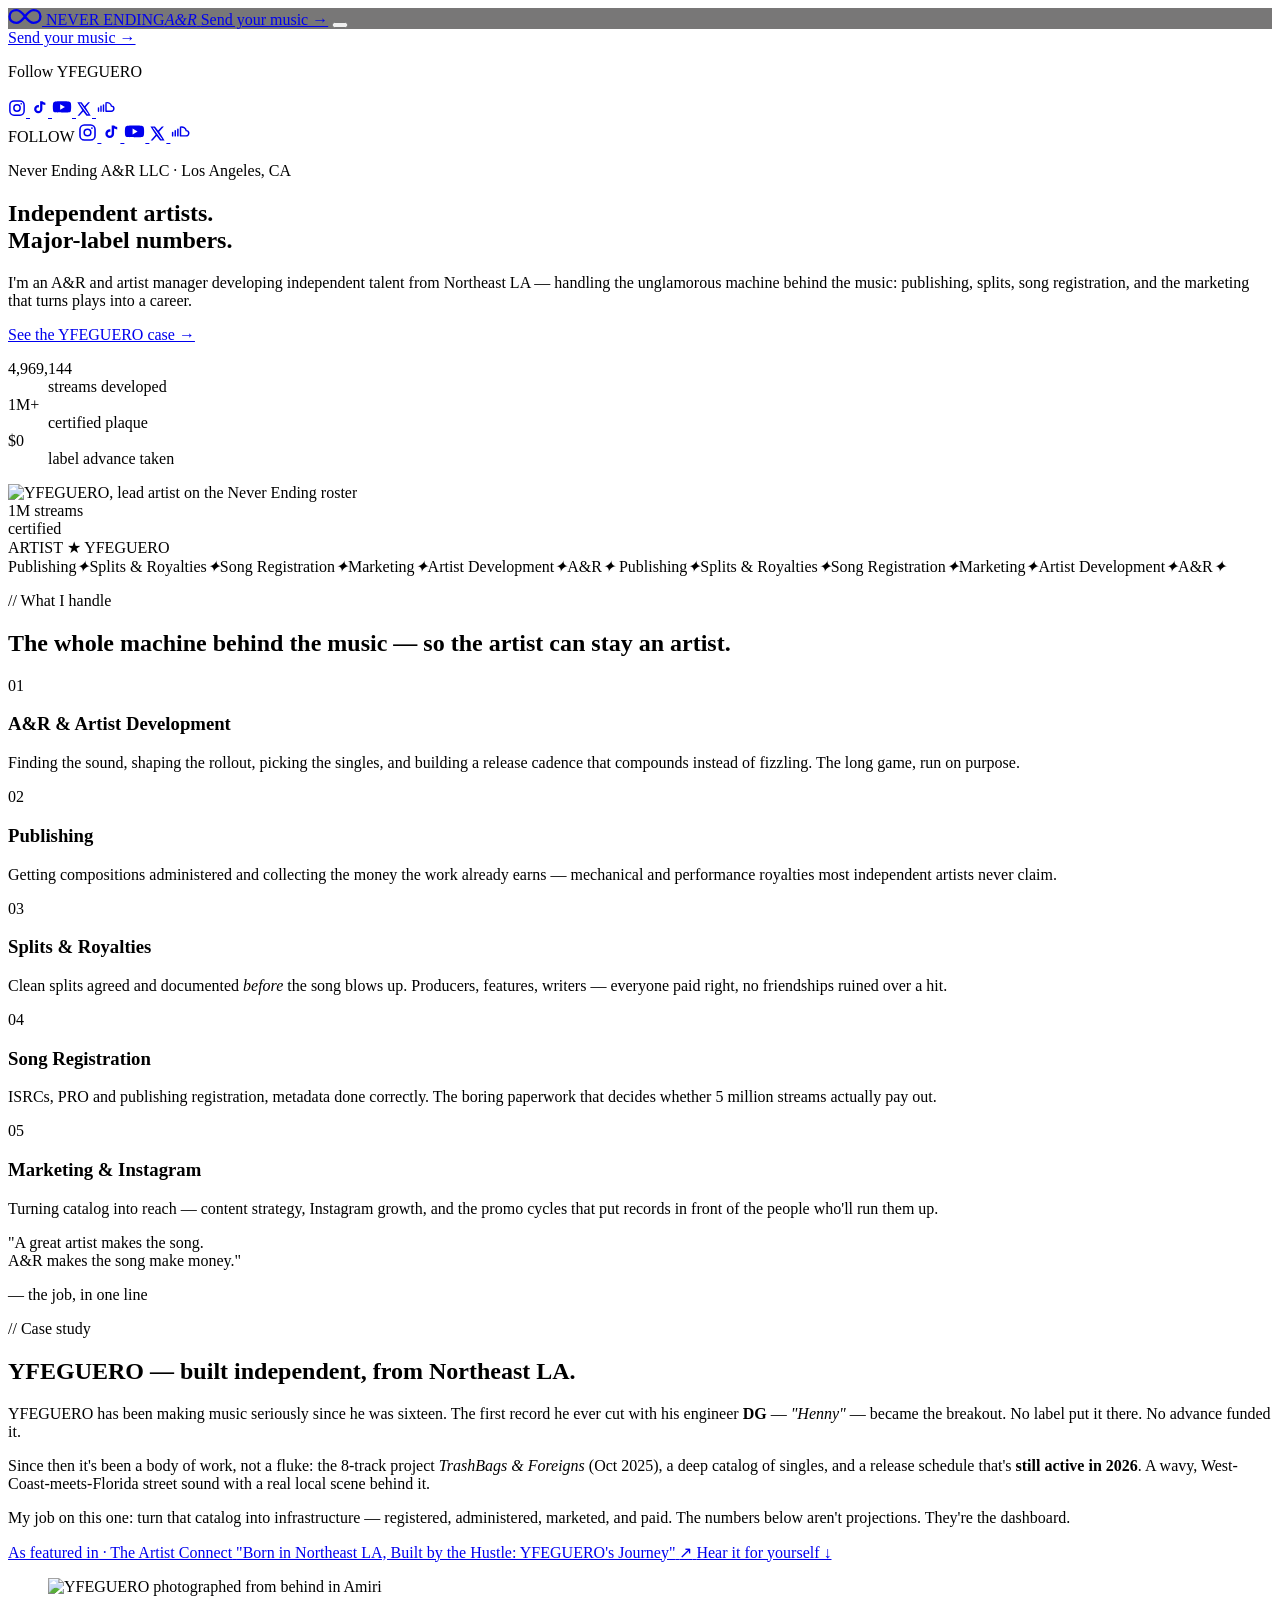
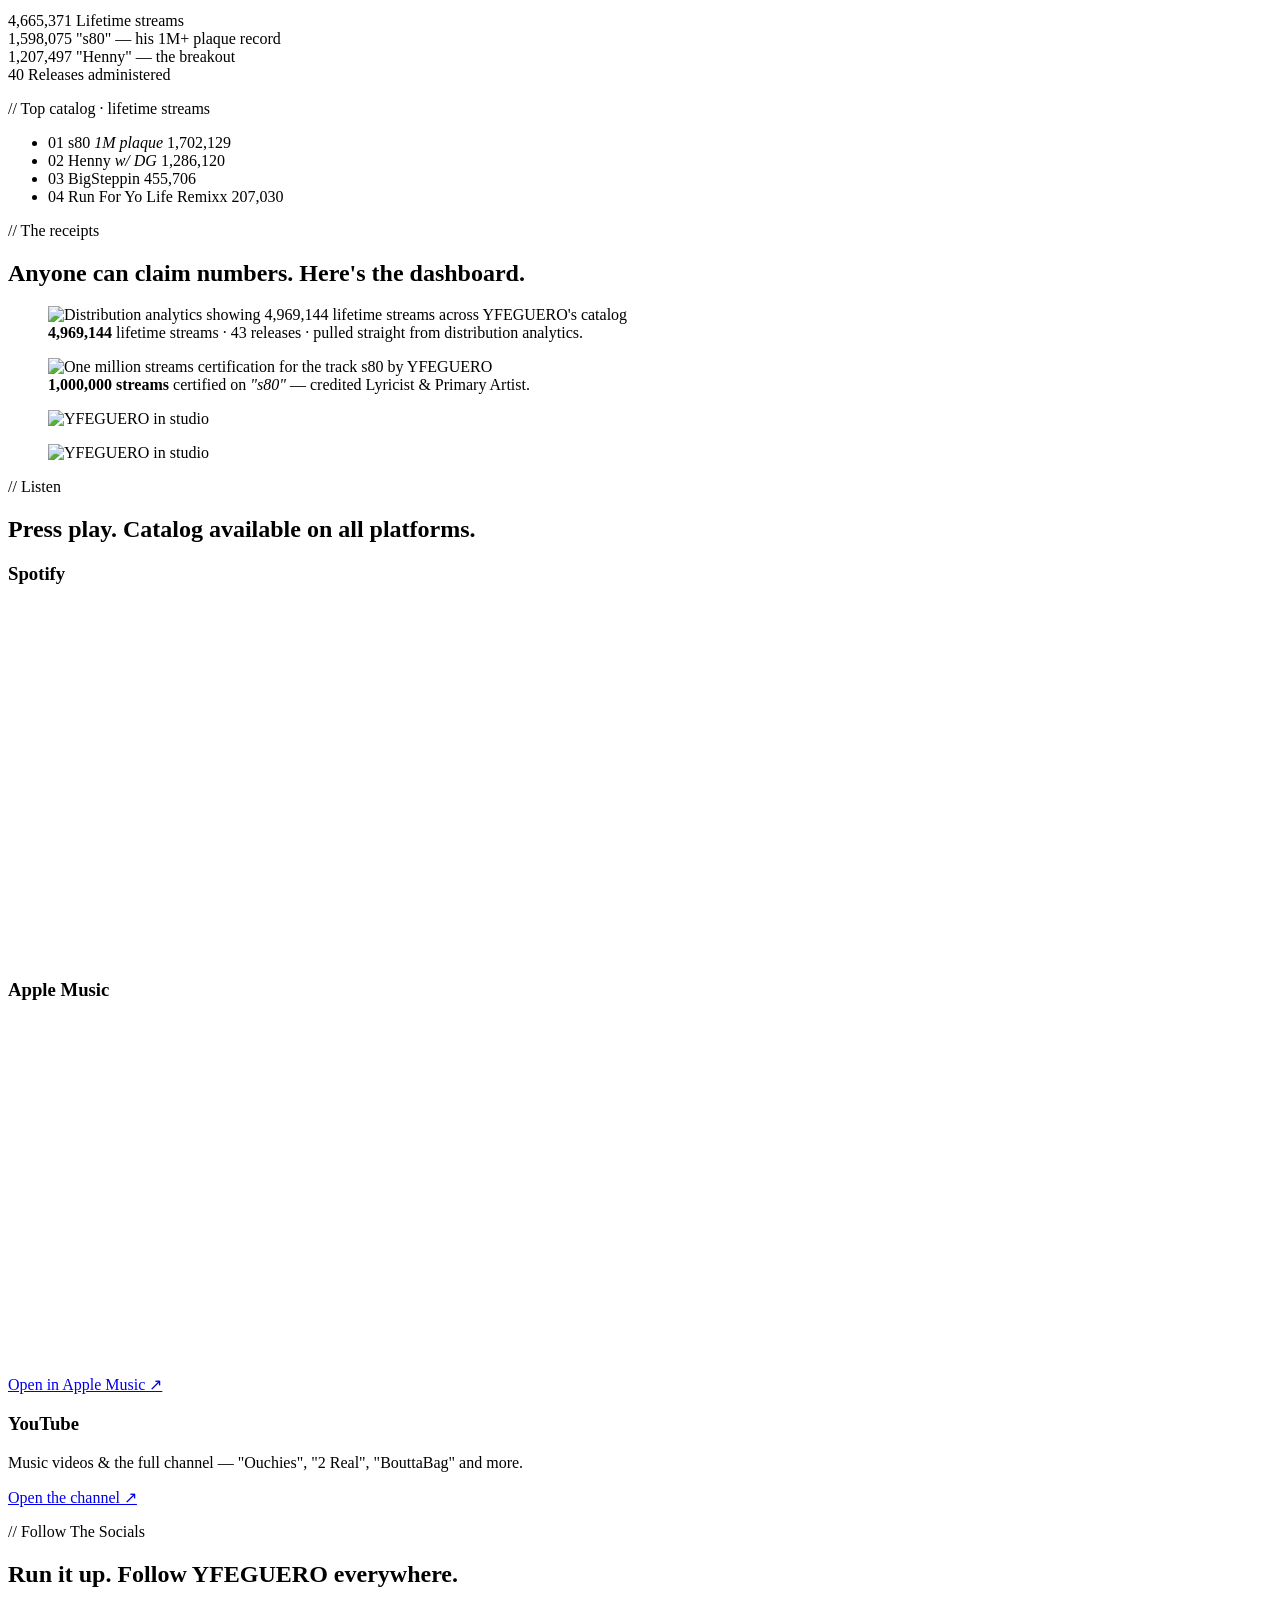
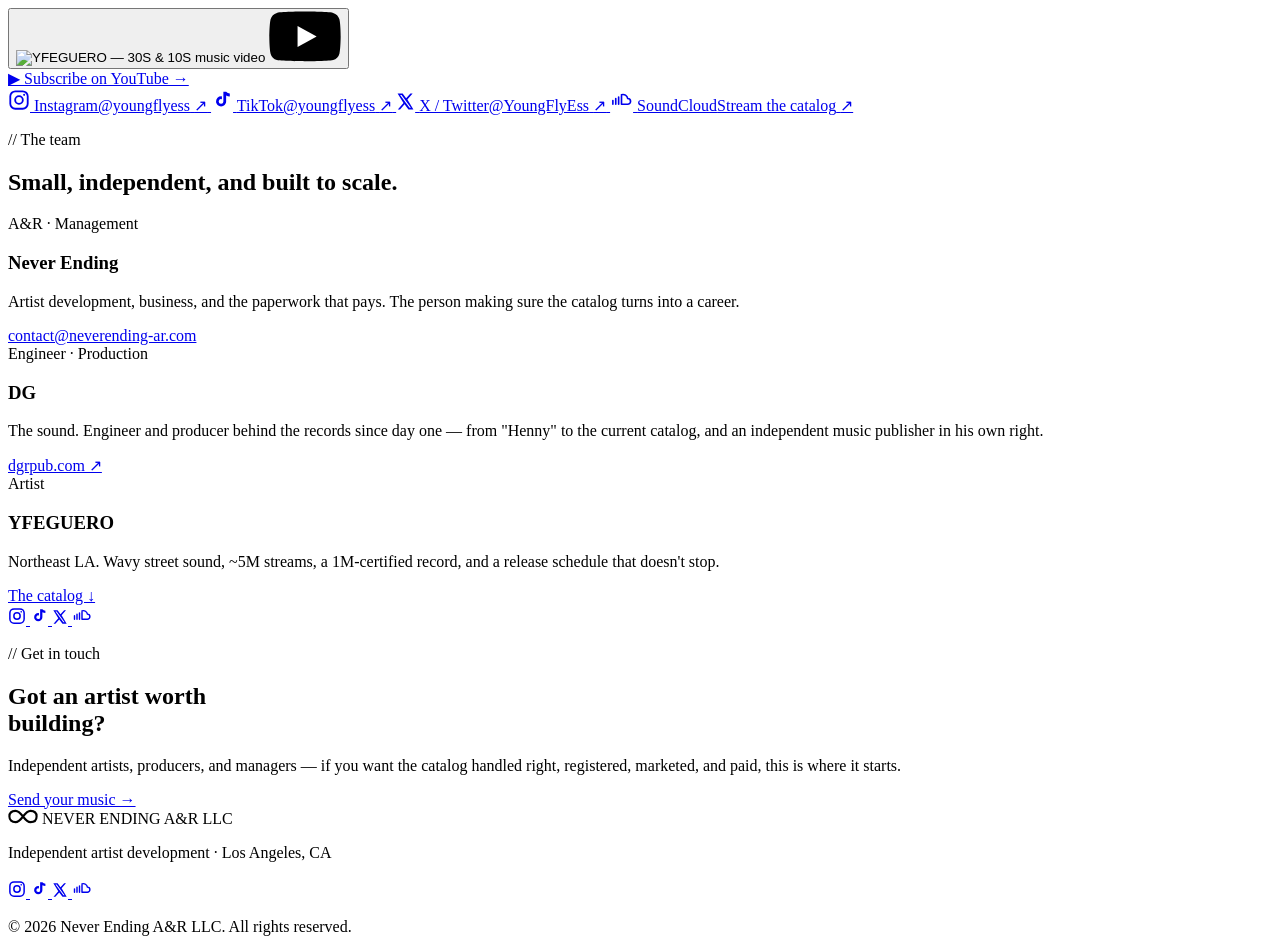
==== index.html @ 2c5e4f9b "email forward update" ====
<!DOCTYPE html>
<html lang="en">
<head>
<!-- Google tag (gtag.js) -->
<script async src="https://www.googletagmanager.com/gtag/js?id=G-Z8E3VLDGFQ"></script>
<script>
  window.dataLayer = window.dataLayer || [];
  function gtag(){dataLayer.push(arguments);}
  gtag('js', new Date());

  gtag('config', 'G-Z8E3VLDGFQ');
</script>
<meta charset="UTF-8" />
<meta name="viewport" content="width=device-width, initial-scale=1.0" />
<title>NEVER ENDING — A&R / Artist Development · Los Angeles</title>
<meta name="description" content="Never Ending A&R LLC — independent artist development out of Los Angeles. Publishing, splits, song registration, marketing, and A&R. Case study: YFEGUERO — 4.9M+ streams, zero label." />
<link rel="icon" href="favicon.svg" type="image/svg+xml" />
<link rel="apple-touch-icon" href="assets/img/apple-touch-icon.png" />
<link rel="canonical" href="https://neverending-ar.com/" />
<meta property="og:site_name" content="Never Ending A&R" />
<meta property="og:title" content="NEVER ENDING — A&R / Artist Development" />
<meta property="og:description" content="Independent artists, major-label numbers. Case study: YFEGUERO — 4,969,144 streams, zero label, zero advance." />
<meta property="og:type" content="website" />
<meta property="og:url" content="https://neverending-ar.com/" />
<meta property="og:image" content="https://neverending-ar.com/assets/img/og-card.png" />
<meta property="og:image:width" content="1200" />
<meta property="og:image:height" content="630" />
<meta property="og:image:alt" content="Never Ending A&R — Independent artists. Major-label numbers." />
<meta name="twitter:card" content="summary_large_image" />
<meta name="twitter:title" content="NEVER ENDING — A&R / Artist Development" />
<meta name="twitter:description" content="Independent artists, major-label numbers. Case study: YFEGUERO — 4,969,144 streams, zero label, zero advance." />
<meta name="twitter:image" content="https://neverending-ar.com/assets/img/og-card.png" />
<link rel="preconnect" href="https://fonts.googleapis.com" />
<link rel="preconnect" href="https://fonts.gstatic.com" crossorigin />
<link href="https://fonts.googleapis.com/css2?family=Fraunces:ital,opsz,wght@0,9..144,400;0,9..144,600;0,9..144,900;1,9..144,500;1,9..144,900&family=Archivo:wght@400;500;600;700&family=Space+Mono:wght@400;700&display=swap" rel="stylesheet" />
<link rel="stylesheet" href="styles.css" />
</head>
<body>

<div class="grain" aria-hidden="true"></div>
<div class="glow" aria-hidden="true"></div>

<!-- NAV -->
<header class="nav" id="top">
  <a class="brand" href="#top" aria-label="Never Ending home">
    <span class="brand-mark" aria-hidden="true">
      <svg viewBox="0 0 64 32" width="34" height="17"><path d="M16 28C8.3 28 3 23.6 3 16S8.3 4 16 4c6 0 9.6 3.4 16 12 6.4 8.6 10 12 16 12 7.7 0 13-4.4 13-12S55.7 4 48 4c-6 0-9.6 3.4-16 12-6.4 8.6-10 12-16 12Z" fill="none" stroke="currentColor" stroke-width="4.5" stroke-linecap="round"/></svg>
    </span>
    <span class="brand-text">NEVER ENDING<em>A&amp;R</em></span>
  </a>
  <a class="btn btn-ghost nav-cta" href="contact.html">Send your music →</a>
  <button class="nav-toggle" id="navToggle" aria-label="Open menu" aria-expanded="false" aria-controls="mobileMenu">
    <span></span><span></span><span></span>
  </button>
</header>

<!-- MOBILE MENU -->
<div class="mobile-menu" id="mobileMenu" aria-hidden="true">
  <a class="btn btn-gold mm-cta" href="contact.html">Send your music →</a>
  <p class="mm-follow-label">Follow YFEGUERO</p>
  <div class="socials mm-socials" aria-label="YFEGUERO on social">
    <a class="social" href="https://instagram.com/youngflyess" target="_blank" rel="noopener" aria-label="Instagram — @youngflyess">
      <svg viewBox="0 0 24 24" width="18" height="18" fill="none" stroke="currentColor" stroke-width="2" aria-hidden="true"><rect x="2.5" y="2.5" width="19" height="19" rx="5.5"/><circle cx="12" cy="12" r="4.2"/><circle cx="17.6" cy="6.4" r="1.1" fill="currentColor" stroke="none"/></svg>
    </a>
    <a class="social" href="https://tiktok.com/@youngflyess" target="_blank" rel="noopener" aria-label="TikTok — @youngflyess">
      <svg viewBox="0 0 24 24" width="18" height="18" fill="currentColor" aria-hidden="true"><path d="M16.5 3a5.6 5.6 0 0 0 4 1.9V8.1a8.8 8.8 0 0 1-4-1.05v6.45a5.5 5.5 0 1 1-5.5-5.5c.3 0 .6.02.9.07v3.12a2.5 2.5 0 1 0 1.6 2.33V3h3Z"/></svg>
    </a>
    <a class="social" href="https://www.youtube.com/@YFEGUERO?sub_confirmation=1" target="_blank" rel="noopener" aria-label="YouTube">
      <svg viewBox="0 0 24 24" width="20" height="20" fill="currentColor" aria-hidden="true"><path d="M23 12s0-3.2-.4-4.7a2.5 2.5 0 0 0-1.7-1.7C19.4 5.2 12 5.2 12 5.2s-7.4 0-8.9.4A2.5 2.5 0 0 0 1.4 7.3C1 8.8 1 12 1 12s0 3.2.4 4.7a2.5 2.5 0 0 0 1.7 1.7c1.5.4 8.9.4 8.9.4s7.4 0 8.9-.4a2.5 2.5 0 0 0 1.7-1.7C23 15.2 23 12 23 12ZM9.8 15.3V8.7l5.7 3.3-5.7 3.3Z"/></svg>
    </a>
    <a class="social" href="https://x.com/YoungFlyEss" target="_blank" rel="noopener" aria-label="X — @YoungFlyEss">
      <svg viewBox="0 0 24 24" width="16" height="16" fill="currentColor" aria-hidden="true"><path d="M18.2 2H21l-6.6 7.5L22 22h-6.3l-4.9-6.4L5.1 22H2.3l7.1-8.1L2 2h6.4l4.4 5.9L18.2 2Zm-1.1 18h1.7L7 3.8H5.2L17.1 20Z"/></svg>
    </a>
    <a class="social" href="https://on.soundcloud.com/bAfDRpKDaygoxPuud" target="_blank" rel="noopener" aria-label="SoundCloud">
      <svg viewBox="0 0 24 24" width="20" height="20" fill="none" stroke="currentColor" stroke-width="1.7" stroke-linecap="round" stroke-linejoin="round" aria-hidden="true"><path d="M3 13v4M6 11v6M9 9.5v7.5M12 8v9h6.4a3 3 0 0 0 .1-6 5 5 0 0 0-6.5-4"/></svg>
    </a>
  </div>
</div>

<!-- FLOATING SOCIAL RAIL (wide desktop) -->
<aside class="social-rail" aria-label="Follow YFEGUERO">
  <span class="rail-label">FOLLOW</span>
  <a href="https://instagram.com/youngflyess" target="_blank" rel="noopener" aria-label="Instagram — @youngflyess">
    <svg viewBox="0 0 24 24" width="19" height="19" fill="none" stroke="currentColor" stroke-width="2" aria-hidden="true"><rect x="2.5" y="2.5" width="19" height="19" rx="5.5"/><circle cx="12" cy="12" r="4.2"/><circle cx="17.6" cy="6.4" r="1.1" fill="currentColor" stroke="none"/></svg>
  </a>
  <a href="https://tiktok.com/@youngflyess" target="_blank" rel="noopener" aria-label="TikTok — @youngflyess">
    <svg viewBox="0 0 24 24" width="19" height="19" fill="currentColor" aria-hidden="true"><path d="M16.5 3a5.6 5.6 0 0 0 4 1.9V8.1a8.8 8.8 0 0 1-4-1.05v6.45a5.5 5.5 0 1 1-5.5-5.5c.3 0 .6.02.9.07v3.12a2.5 2.5 0 1 0 1.6 2.33V3h3Z"/></svg>
  </a>
  <a href="https://www.youtube.com/@YFEGUERO?sub_confirmation=1" target="_blank" rel="noopener" aria-label="YouTube">
    <svg viewBox="0 0 24 24" width="21" height="21" fill="currentColor" aria-hidden="true"><path d="M23 12s0-3.2-.4-4.7a2.5 2.5 0 0 0-1.7-1.7C19.4 5.2 12 5.2 12 5.2s-7.4 0-8.9.4A2.5 2.5 0 0 0 1.4 7.3C1 8.8 1 12 1 12s0 3.2.4 4.7a2.5 2.5 0 0 0 1.7 1.7c1.5.4 8.9.4 8.9.4s7.4 0 8.9-.4a2.5 2.5 0 0 0 1.7-1.7C23 15.2 23 12 23 12ZM9.8 15.3V8.7l5.7 3.3-5.7 3.3Z"/></svg>
  </a>
  <a href="https://x.com/YoungFlyEss" target="_blank" rel="noopener" aria-label="X — @YoungFlyEss">
    <svg viewBox="0 0 24 24" width="17" height="17" fill="currentColor" aria-hidden="true"><path d="M18.2 2H21l-6.6 7.5L22 22h-6.3l-4.9-6.4L5.1 22H2.3l7.1-8.1L2 2h6.4l4.4 5.9L18.2 2Zm-1.1 18h1.7L7 3.8H5.2L17.1 20Z"/></svg>
  </a>
  <a href="https://on.soundcloud.com/bAfDRpKDaygoxPuud" target="_blank" rel="noopener" aria-label="SoundCloud">
    <svg viewBox="0 0 24 24" width="21" height="21" fill="none" stroke="currentColor" stroke-width="1.7" stroke-linecap="round" stroke-linejoin="round" aria-hidden="true"><path d="M3 13v4M6 11v6M9 9.5v7.5M12 8v9h6.4a3 3 0 0 0 .1-6 5 5 0 0 0-6.5-4"/></svg>
  </a>
</aside>

<main>

  <!-- HERO -->
  <section class="hero">
    <div class="hero-copy">
      <p class="eyebrow reveal" data-d="0">Never Ending A&amp;R LLC · Los Angeles, CA</p>
      <h1 class="reveal" data-d="1">Independent artists.<br /><span class="serif-italic">Major-label</span> numbers.</h1>
      <p class="lede reveal" data-d="2">I'm an A&amp;R and artist manager developing independent talent from Northeast LA — handling the unglamorous machine behind the music: publishing, splits, song registration, and the marketing that turns plays into a career.</p>
      <div class="hero-cta reveal" data-d="3">
        <a class="btn btn-gold" href="#case">See the YFEGUERO case →</a>
      </div>
      <dl class="hero-stats reveal" data-d="4">
        <div><dt data-count="4969144">0</dt><dd>streams developed</dd></div>
        <div><dt data-count="1" data-suffix="M+">0</dt><dd>certified plaque</dd></div>
        <div><dt data-count="0" data-prefix="$">0</dt><dd>label advance taken</dd></div>
      </dl>
    </div>
    <div class="hero-media reveal" data-d="2">
      <div class="hero-frame">
        <img src="assets/img/hero.jpg" alt="YFEGUERO, lead artist on the Never Ending roster" loading="eager" />
        <div class="plaque-badge">
          <span class="pb-num">1M</span>
          <span class="pb-label">streams<br />certified</span>
        </div>
        <span class="frame-tag">ARTIST ★ YFEGUERO</span>
      </div>
    </div>
  </section>

  <!-- MARQUEE -->
  <div class="marquee" aria-hidden="true">
    <div class="marquee-track">
      <span>Publishing</span><i>✦</i><span>Splits &amp; Royalties</span><i>✦</i><span>Song Registration</span><i>✦</i><span>Marketing</span><i>✦</i><span>Artist Development</span><i>✦</i><span>A&amp;R</span><i>✦</i>
      <span>Publishing</span><i>✦</i><span>Splits &amp; Royalties</span><i>✦</i><span>Song Registration</span><i>✦</i><span>Marketing</span><i>✦</i><span>Artist Development</span><i>✦</i><span>A&amp;R</span><i>✦</i>
    </div>
  </div>

  <!-- WHAT I DO -->
  <section class="section" id="work">
    <div class="section-head">
      <p class="kicker">// What I handle</p>
      <h2>The whole machine behind the music — so the artist can stay an artist.</h2>
    </div>
    <div class="cards">
      <article class="card">
        <span class="card-no">01</span>
        <h3>A&amp;R &amp; Artist Development</h3>
        <p>Finding the sound, shaping the rollout, picking the singles, and building a release cadence that compounds instead of fizzling. The long game, run on purpose.</p>
      </article>
      <article class="card">
        <span class="card-no">02</span>
        <h3>Publishing</h3>
        <p>Getting compositions administered and collecting the money the work already earns — mechanical and performance royalties most independent artists never claim.</p>
      </article>
      <article class="card">
        <span class="card-no">03</span>
        <h3>Splits &amp; Royalties</h3>
        <p>Clean splits agreed and documented <em>before</em> the song blows up. Producers, features, writers — everyone paid right, no friendships ruined over a hit.</p>
      </article>
      <article class="card">
        <span class="card-no">04</span>
        <h3>Song Registration</h3>
        <p>ISRCs, PRO and publishing registration, metadata done correctly. The boring paperwork that decides whether 5 million streams actually pay out.</p>
      </article>
      <article class="card">
        <span class="card-no">05</span>
        <h3>Marketing &amp; Instagram</h3>
        <p>Turning catalog into reach — content strategy, Instagram growth, and the promo cycles that put records in front of the people who'll run them up.</p>
      </article>
      <article class="card card-quote">
        <p class="cq">"A great artist makes the song.<br />A&amp;R makes the song <span class="g">make money</span>."</p>
        <span class="cq-by">— the job, in one line</span>
      </article>
    </div>
  </section>

  <!-- CASE STUDY -->
  <section class="section case" id="case">
    <div class="section-head">
      <p class="kicker">// Case study</p>
      <h2><span class="serif-italic">YFEGUERO</span> — built independent, from Northeast LA.</h2>
    </div>

    <div class="case-grid">
      <div class="case-story">
        <p>YFEGUERO has been making music seriously since he was sixteen. The first record he ever cut with his engineer <strong>DG</strong> — <em>"Henny"</em> — became the breakout. No label put it there. No advance funded it.</p>
        <p>Since then it's been a body of work, not a fluke: the 8-track project <em>TrashBags &amp; Foreigns</em> (Oct 2025), a deep catalog of singles, and a release schedule that's <strong>still active in 2026</strong>. A wavy, West-Coast-meets-Florida street sound with a real local scene behind it.</p>
        <p>My job on this one: turn that catalog into infrastructure — registered, administered, marketed, and paid. The numbers below aren't projections. They're the dashboard.</p>
        <a class="press-feature" href="https://theartistconnect.org/born-in-northeast-la-built-by-the-hustle-yfegueros-journey/" target="_blank" rel="noopener">
          <span class="pf-label">As featured in · The Artist Connect</span>
          <span class="pf-title">"Born in Northeast LA, Built by the Hustle: YFEGUERO's Journey"</span>
          <span class="pf-go" aria-hidden="true">↗</span>
        </a>
        <a class="btn btn-ghost" href="#listen">Hear it for yourself ↓</a>
      </div>
      <figure class="case-portrait">
        <img src="assets/img/amiri-back.jpg" alt="YFEGUERO photographed from behind in Amiri" loading="lazy" />
      </figure>
    </div>

    <!-- BIG STATS -->
    <div class="bigstats">
      <div class="bigstat">
        <span class="bs-num" data-count="4969144">0</span>
        <span class="bs-label">Lifetime streams</span>
      </div>
      <div class="bigstat">
        <span class="bs-num" data-count="1702129">0</span>
        <span class="bs-label">"s80" — his 1M+ plaque record</span>
      </div>
      <div class="bigstat">
        <span class="bs-num" data-count="1286120">0</span>
        <span class="bs-label">"Henny" — the breakout</span>
      </div>
      <div class="bigstat">
        <span class="bs-num" data-count="43">0</span>
        <span class="bs-label">Releases administered</span>
      </div>
    </div>

    <!-- TOP TRACKS -->
    <div class="tracks">
      <p class="kicker">// Top catalog · lifetime streams</p>
      <ul class="track-list" id="trackList">
        <li data-val="1702129" style="--max:1702129">
          <span class="t-rank">01</span>
          <span class="t-name">s80 <em class="t-tag">1M plaque</em></span>
          <span class="t-bar"><i></i></span>
          <span class="t-num">1,702,129</span>
        </li>
        <li data-val="1286120" style="--max:1702129">
          <span class="t-rank">02</span>
          <span class="t-name">Henny <em class="t-tag">w/ DG</em></span>
          <span class="t-bar"><i></i></span>
          <span class="t-num">1,286,120</span>
        </li>
        <li data-val="455706" style="--max:1702129">
          <span class="t-rank">03</span>
          <span class="t-name">BigSteppin</span>
          <span class="t-bar"><i></i></span>
          <span class="t-num">455,706</span>
        </li>
        <li data-val="207030" style="--max:1702129">
          <span class="t-rank">04</span>
          <span class="t-name">Run For Yo Life Remixx</span>
          <span class="t-bar"><i></i></span>
          <span class="t-num">207,030</span>
        </li>
      </ul>
    </div>
  </section>

  <!-- PROOF / RECEIPTS -->
  <section class="section proof" id="proof">
    <div class="section-head">
      <p class="kicker">// The receipts</p>
      <h2>Anyone can claim numbers. Here's the dashboard.</h2>
    </div>
    <div class="proof-grid">
      <figure class="receipt">
        <img src="assets/img/stats-lifetime.png" alt="Distribution analytics showing 4,969,144 lifetime streams across YFEGUERO's catalog" loading="lazy" />
        <figcaption><strong>4,969,144</strong> lifetime streams · 43 releases · pulled straight from distribution analytics.</figcaption>
      </figure>
      <figure class="receipt">
        <img src="assets/img/plaque-1m.png" alt="One million streams certification for the track s80 by YFEGUERO" loading="lazy" />
        <figcaption><strong>1,000,000 streams</strong> certified on <em>"s80"</em> — credited Lyricist &amp; Primary Artist.</figcaption>
      </figure>
      <div class="gallery">
        <figure><img src="assets/img/studio-roll.jpg" alt="YFEGUERO in studio" loading="lazy" /></figure>
        <figure><img src="assets/img/studio-cup.jpg" alt="YFEGUERO in studio" loading="lazy" /></figure>
      </div>
    </div>
  </section>

  <!-- LISTEN -->
  <section class="section listen" id="listen">
    <div class="section-head">
      <p class="kicker">// Listen</p>
      <h2>Press play. Catalog available on all platforms.</h2>
    </div>
    <div class="players">
      <div class="player">
        <h3 class="player-h"><span class="dot dot-sp"></span>Spotify</h3>
        <iframe title="YFEGUERO on Spotify" style="border-radius:14px" src="https://open.spotify.com/embed/artist/5GmfXrgrlggOJojVnLMRjh?utm_source=generator&theme=0" width="100%" height="352" frameborder="0" allowfullscreen loading="lazy" allow="autoplay; clipboard-write; encrypted-media; fullscreen; picture-in-picture"></iframe>
      </div>
      <div class="player">
        <h3 class="player-h"><span class="dot dot-am"></span>Apple Music</h3>
        <iframe title="YFEGUERO on Apple Music" allow="autoplay *; encrypted-media *;" frameborder="0" height="352" style="width:100%;max-width:100%;overflow:hidden;border-radius:14px;background:transparent" sandbox="allow-forms allow-popups allow-same-origin allow-scripts allow-storage-access-by-user-activation allow-top-navigation-by-user-activation" src="https://embed.music.apple.com/us/artist/yfeguero/1630617361" loading="lazy"></iframe>
        <a class="player-link" href="https://music.apple.com/us/artist/yfeguero/1630617361" target="_blank" rel="noopener">Open in Apple Music ↗</a>
      </div>
      <div class="player player-yt">
        <h3 class="player-h"><span class="dot dot-yt"></span>YouTube</h3>
        <div class="yt-card">
          <p>Music videos &amp; the full channel — "Ouchies", "2 Real", "BouttaBag" and more.</p>
          <a class="btn btn-gold" href="https://www.youtube.com/@YFEGUERO?sub_confirmation=1" target="_blank" rel="noopener">Open the channel ↗</a>
        </div>
      </div>
    </div>
  </section>

  <!-- FOLLOW -->
  <section class="section follow" id="follow">
    <div class="section-head">
      <p class="kicker">// Follow The Socials</p>
      <h2>Run it up. <span class="serif-italic">Follow YFEGUERO</span> everywhere.</h2>
    </div>
    <div class="follow-grid">
      <div class="follow-media">
        <div class="yt-embed">
          <button class="yt-facade" id="ytFacade" data-id="5v_BV72TrZ0" type="button" aria-label="Play YFEGUERO — 30S &amp; 10S on YouTube">
            <img src="https://i.ytimg.com/vi/5v_BV72TrZ0/maxresdefault.jpg" alt="YFEGUERO — 30S &amp; 10S music video" loading="lazy" onerror="this.onerror=null;this.src='https://i.ytimg.com/vi/5v_BV72TrZ0/hqdefault.jpg'" />
            <span class="yt-play" aria-hidden="true">
              <svg viewBox="0 0 68 48" width="72" height="51"><path class="yt-play-bg" d="M66.5 7.7c-.8-2.9-3-5.2-5.9-6C55.3.5 34 .5 34 .5S12.7.5 7.4 1.7C4.5 2.5 2.3 4.8 1.5 7.7.3 13 .3 24 .3 24s0 11 1.2 16.3c.8 2.9 3 5.2 5.9 6C12.7 47.5 34 47.5 34 47.5s21.3 0 26.6-1.2c2.9-.8 5.1-3.1 5.9-6C67.7 35 67.7 24 67.7 24s0-11-1.2-16.3z"/><path d="M27 34l18-10-18-10z" fill="#fff"/></svg>
            </span>
          </button>
        </div>
        <a class="btn btn-gold follow-sub" href="https://www.youtube.com/@YFEGUERO?sub_confirmation=1" target="_blank" rel="noopener">▶ Subscribe on YouTube →</a>
      </div>
      <div class="follow-links">
        <a class="follow-btn fb-ig" href="https://instagram.com/youngflyess" target="_blank" rel="noopener">
          <span class="fb-ic"><svg viewBox="0 0 24 24" width="22" height="22" fill="none" stroke="currentColor" stroke-width="2" aria-hidden="true"><rect x="2.5" y="2.5" width="19" height="19" rx="5.5"/><circle cx="12" cy="12" r="4.2"/><circle cx="17.6" cy="6.4" r="1.1" fill="currentColor" stroke="none"/></svg></span>
          <span class="fb-txt"><span class="fb-net">Instagram</span><span class="fb-handle">@youngflyess</span></span>
          <span class="fb-go" aria-hidden="true">↗</span>
        </a>
        <a class="follow-btn fb-tt" href="https://tiktok.com/@youngflyess" target="_blank" rel="noopener">
          <span class="fb-ic"><svg viewBox="0 0 24 24" width="22" height="22" fill="currentColor" aria-hidden="true"><path d="M16.5 3a5.6 5.6 0 0 0 4 1.9V8.1a8.8 8.8 0 0 1-4-1.05v6.45a5.5 5.5 0 1 1-5.5-5.5c.3 0 .6.02.9.07v3.12a2.5 2.5 0 1 0 1.6 2.33V3h3Z"/></svg></span>
          <span class="fb-txt"><span class="fb-net">TikTok</span><span class="fb-handle">@youngflyess</span></span>
          <span class="fb-go" aria-hidden="true">↗</span>
        </a>
        <a class="follow-btn fb-x" href="https://x.com/YoungFlyEss" target="_blank" rel="noopener">
          <span class="fb-ic"><svg viewBox="0 0 24 24" width="19" height="19" fill="currentColor" aria-hidden="true"><path d="M18.2 2H21l-6.6 7.5L22 22h-6.3l-4.9-6.4L5.1 22H2.3l7.1-8.1L2 2h6.4l4.4 5.9L18.2 2Zm-1.1 18h1.7L7 3.8H5.2L17.1 20Z"/></svg></span>
          <span class="fb-txt"><span class="fb-net">X / Twitter</span><span class="fb-handle">@YoungFlyEss</span></span>
          <span class="fb-go" aria-hidden="true">↗</span>
        </a>
        <a class="follow-btn fb-sc" href="https://on.soundcloud.com/bAfDRpKDaygoxPuud" target="_blank" rel="noopener">
          <span class="fb-ic"><svg viewBox="0 0 24 24" width="23" height="23" fill="none" stroke="currentColor" stroke-width="1.7" stroke-linecap="round" stroke-linejoin="round" aria-hidden="true"><path d="M3 13v4M6 11v6M9 9.5v7.5M12 8v9h6.4a3 3 0 0 0 .1-6 5 5 0 0 0-6.5-4"/></svg></span>
          <span class="fb-txt"><span class="fb-net">SoundCloud</span><span class="fb-handle">Stream the catalog</span></span>
          <span class="fb-go" aria-hidden="true">↗</span>
        </a>
      </div>
    </div>
  </section>

  <!-- TEAM -->
  <section class="section team" id="team">
    <div class="section-head">
      <p class="kicker">// The team</p>
      <h2>Small, independent, and built to scale.</h2>
    </div>
    <div class="team-grid">
      <article class="member">
        <span class="m-role">A&amp;R · Management</span>
        <h3>Never Ending</h3>
        <p>Artist development, business, and the paperwork that pays. The person making sure the catalog turns into a career.</p>
        <a class="m-link" href="mailto:contact@neverending-ar.com">contact@neverending-ar.com</a>
      </article>
      <article class="member">
        <span class="m-role">Engineer · Production</span>
        <h3>DG</h3>
        <p>The sound. Engineer and producer behind the records since day one — from "Henny" to the current catalog, and an independent music publisher in his own right.</p>
        <a class="m-link" href="https://www.dgrpub.com/" target="_blank" rel="noopener">dgrpub.com ↗</a>
      </article>
      <article class="member member-artist">
        <span class="m-role">Artist</span>
        <h3>YFEGUERO</h3>
        <p>Northeast LA. Wavy street sound, ~5M streams, a 1M-certified record, and a release schedule that doesn't stop.</p>
        <a class="m-link" href="#listen">The catalog ↓</a>
        <div class="socials" aria-label="YFEGUERO on social">
          <a class="social" href="https://instagram.com/youngflyess" target="_blank" rel="noopener" aria-label="Instagram — @youngflyess">
            <svg viewBox="0 0 24 24" width="18" height="18" fill="none" stroke="currentColor" stroke-width="2" aria-hidden="true"><rect x="2.5" y="2.5" width="19" height="19" rx="5.5"/><circle cx="12" cy="12" r="4.2"/><circle cx="17.6" cy="6.4" r="1.1" fill="currentColor" stroke="none"/></svg>
          </a>
          <a class="social" href="https://tiktok.com/@youngflyess" target="_blank" rel="noopener" aria-label="TikTok — @youngflyess">
            <svg viewBox="0 0 24 24" width="18" height="18" fill="currentColor" aria-hidden="true"><path d="M16.5 3a5.6 5.6 0 0 0 4 1.9V8.1a8.8 8.8 0 0 1-4-1.05v6.45a5.5 5.5 0 1 1-5.5-5.5c.3 0 .6.02.9.07v3.12a2.5 2.5 0 1 0 1.6 2.33V3h3Z"/></svg>
          </a>
          <a class="social" href="https://x.com/YoungFlyEss" target="_blank" rel="noopener" aria-label="X — @YoungFlyEss">
            <svg viewBox="0 0 24 24" width="16" height="16" fill="currentColor" aria-hidden="true"><path d="M18.2 2H21l-6.6 7.5L22 22h-6.3l-4.9-6.4L5.1 22H2.3l7.1-8.1L2 2h6.4l4.4 5.9L18.2 2Zm-1.1 18h1.7L7 3.8H5.2L17.1 20Z"/></svg>
          </a>
          <a class="social" href="https://on.soundcloud.com/bAfDRpKDaygoxPuud" target="_blank" rel="noopener" aria-label="SoundCloud">
            <svg viewBox="0 0 24 24" width="20" height="20" fill="none" stroke="currentColor" stroke-width="1.7" stroke-linecap="round" stroke-linejoin="round" aria-hidden="true"><path d="M3 13v4M6 11v6M9 9.5v7.5M12 8v9h6.4a3 3 0 0 0 .1-6 5 5 0 0 0-6.5-4"/></svg>
          </a>
        </div>
      </article>
    </div>
  </section>

  <!-- CONTACT -->
  <section class="section contact" id="contact">
    <div class="contact-inner">
      <p class="kicker">// Get in touch</p>
      <h2 class="contact-h">Got an artist worth<br /><span class="serif-italic">building?</span></h2>
      <p class="contact-sub">Independent artists, producers, and managers — if you want the catalog handled right, registered, marketed, and paid, this is where it starts.</p>
      <a class="btn btn-gold btn-lg" href="contact.html">Send your music →</a>
    </div>
  </section>

</main>

<footer class="footer">
  <div class="foot-brand">
    <span class="brand-mark" aria-hidden="true">
      <svg viewBox="0 0 64 32" width="30" height="15"><path d="M16 28C8.3 28 3 23.6 3 16S8.3 4 16 4c6 0 9.6 3.4 16 12 6.4 8.6 10 12 16 12 7.7 0 13-4.4 13-12S55.7 4 48 4c-6 0-9.6 3.4-16 12-6.4 8.6-10 12-16 12Z" fill="none" stroke="currentColor" stroke-width="4.5" stroke-linecap="round"/></svg>
    </span>
    NEVER ENDING A&amp;R LLC
  </div>
  <p class="foot-meta">Independent artist development · Los Angeles, CA</p>
  <div class="socials" aria-label="YFEGUERO on social">
    <a class="social" href="https://instagram.com/youngflyess" target="_blank" rel="noopener" aria-label="Instagram — @youngflyess">
      <svg viewBox="0 0 24 24" width="18" height="18" fill="none" stroke="currentColor" stroke-width="2" aria-hidden="true"><rect x="2.5" y="2.5" width="19" height="19" rx="5.5"/><circle cx="12" cy="12" r="4.2"/><circle cx="17.6" cy="6.4" r="1.1" fill="currentColor" stroke="none"/></svg>
    </a>
    <a class="social" href="https://tiktok.com/@youngflyess" target="_blank" rel="noopener" aria-label="TikTok — @youngflyess">
      <svg viewBox="0 0 24 24" width="18" height="18" fill="currentColor" aria-hidden="true"><path d="M16.5 3a5.6 5.6 0 0 0 4 1.9V8.1a8.8 8.8 0 0 1-4-1.05v6.45a5.5 5.5 0 1 1-5.5-5.5c.3 0 .6.02.9.07v3.12a2.5 2.5 0 1 0 1.6 2.33V3h3Z"/></svg>
    </a>
    <a class="social" href="https://x.com/YoungFlyEss" target="_blank" rel="noopener" aria-label="X — @YoungFlyEss">
      <svg viewBox="0 0 24 24" width="16" height="16" fill="currentColor" aria-hidden="true"><path d="M18.2 2H21l-6.6 7.5L22 22h-6.3l-4.9-6.4L5.1 22H2.3l7.1-8.1L2 2h6.4l4.4 5.9L18.2 2Zm-1.1 18h1.7L7 3.8H5.2L17.1 20Z"/></svg>
    </a>
    <a class="social" href="https://on.soundcloud.com/bAfDRpKDaygoxPuud" target="_blank" rel="noopener" aria-label="SoundCloud">
      <svg viewBox="0 0 24 24" width="20" height="20" fill="none" stroke="currentColor" stroke-width="1.7" stroke-linecap="round" stroke-linejoin="round" aria-hidden="true"><path d="M3 13v4M6 11v6M9 9.5v7.5M12 8v9h6.4a3 3 0 0 0 .1-6 5 5 0 0 0-6.5-4"/></svg>
    </a>
  </div>
  <p class="foot-copy">© 2026 Never Ending A&amp;R LLC. All rights reserved.</p>
</footer>

<script src="app.js"></script>
</body>
</html>
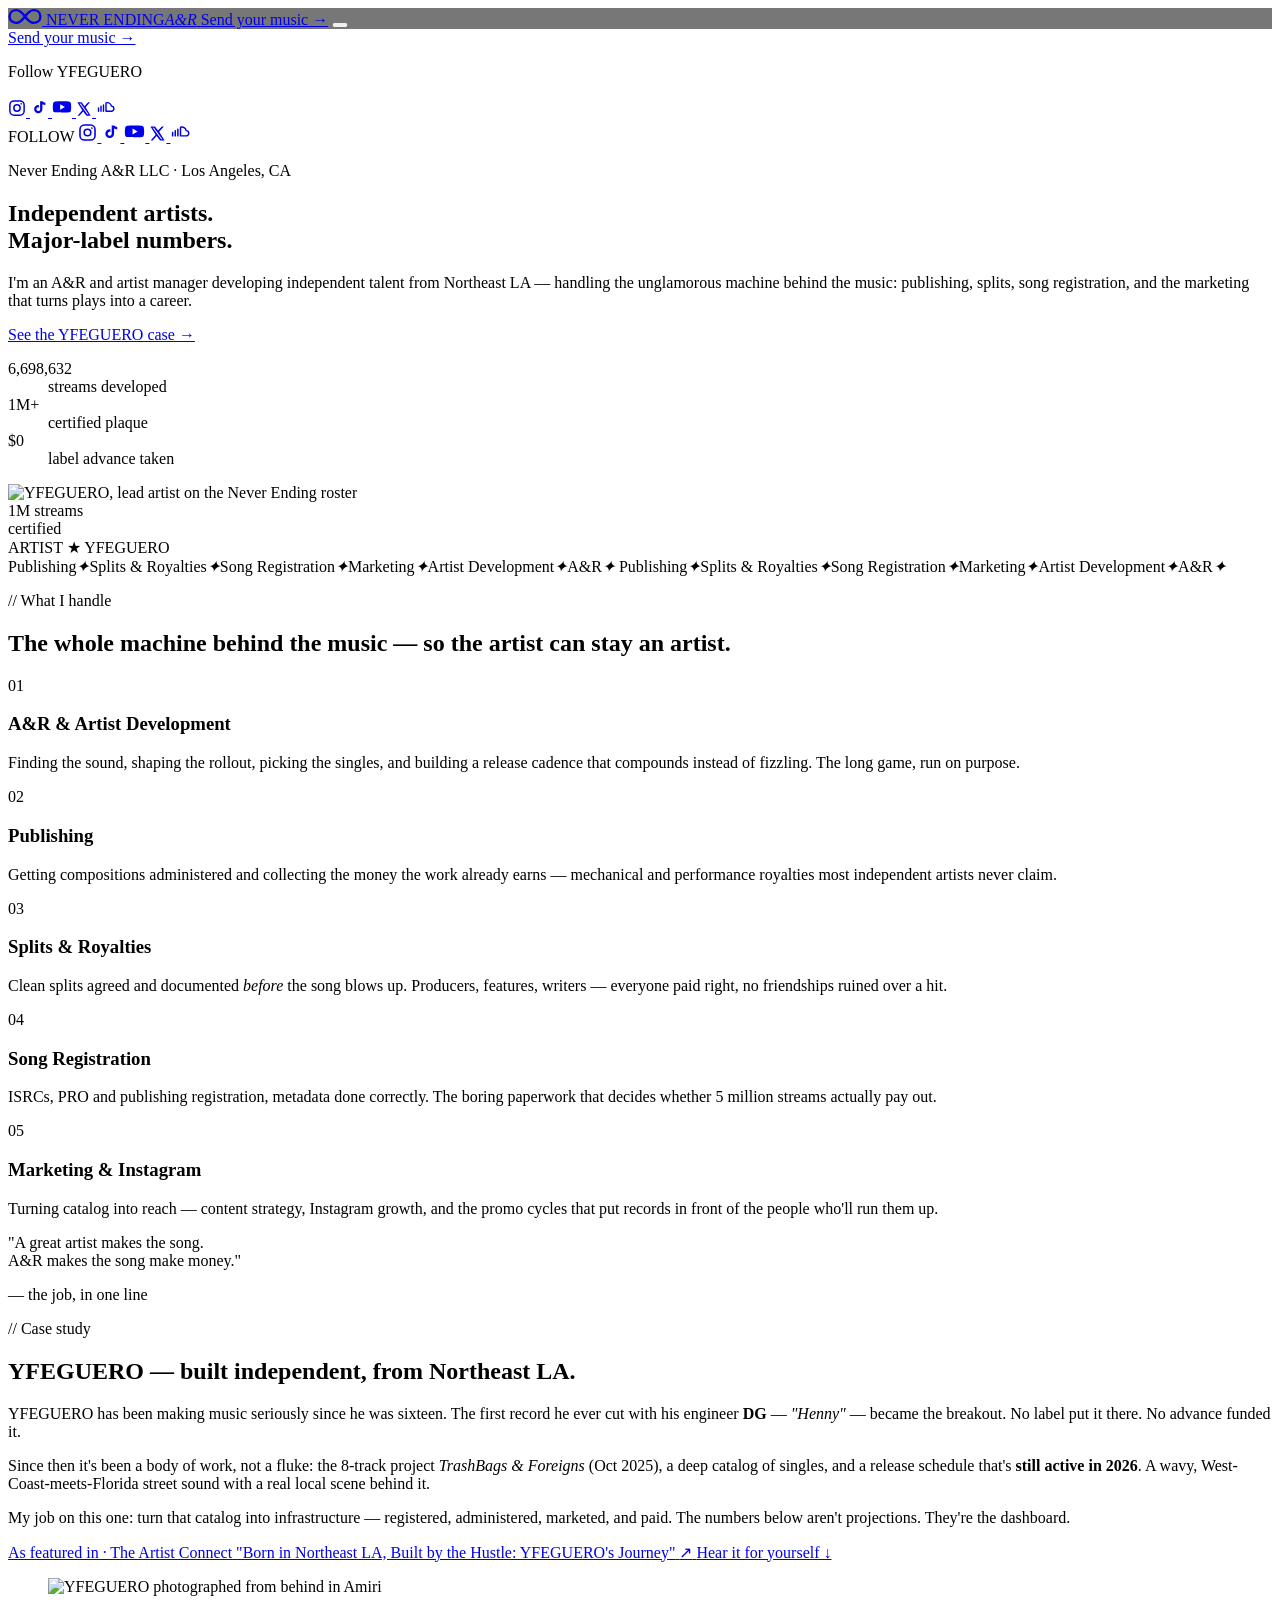
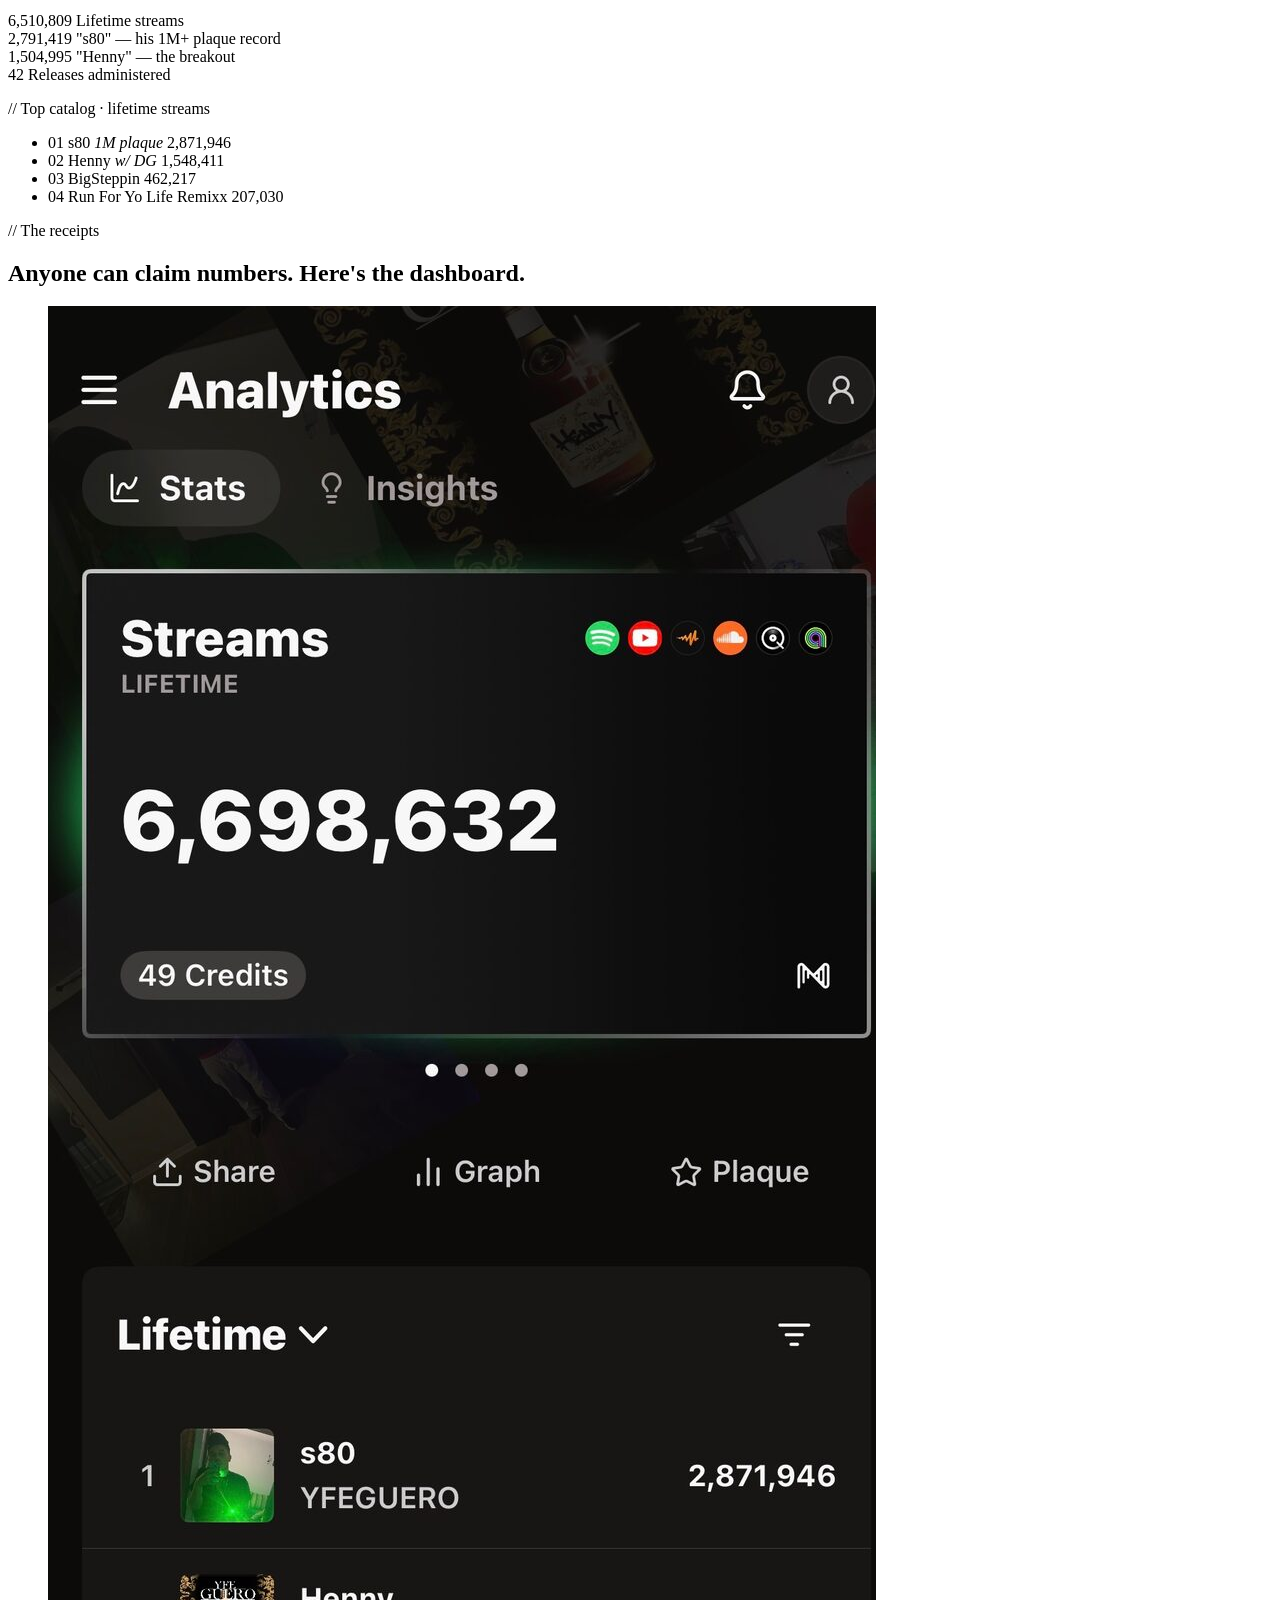
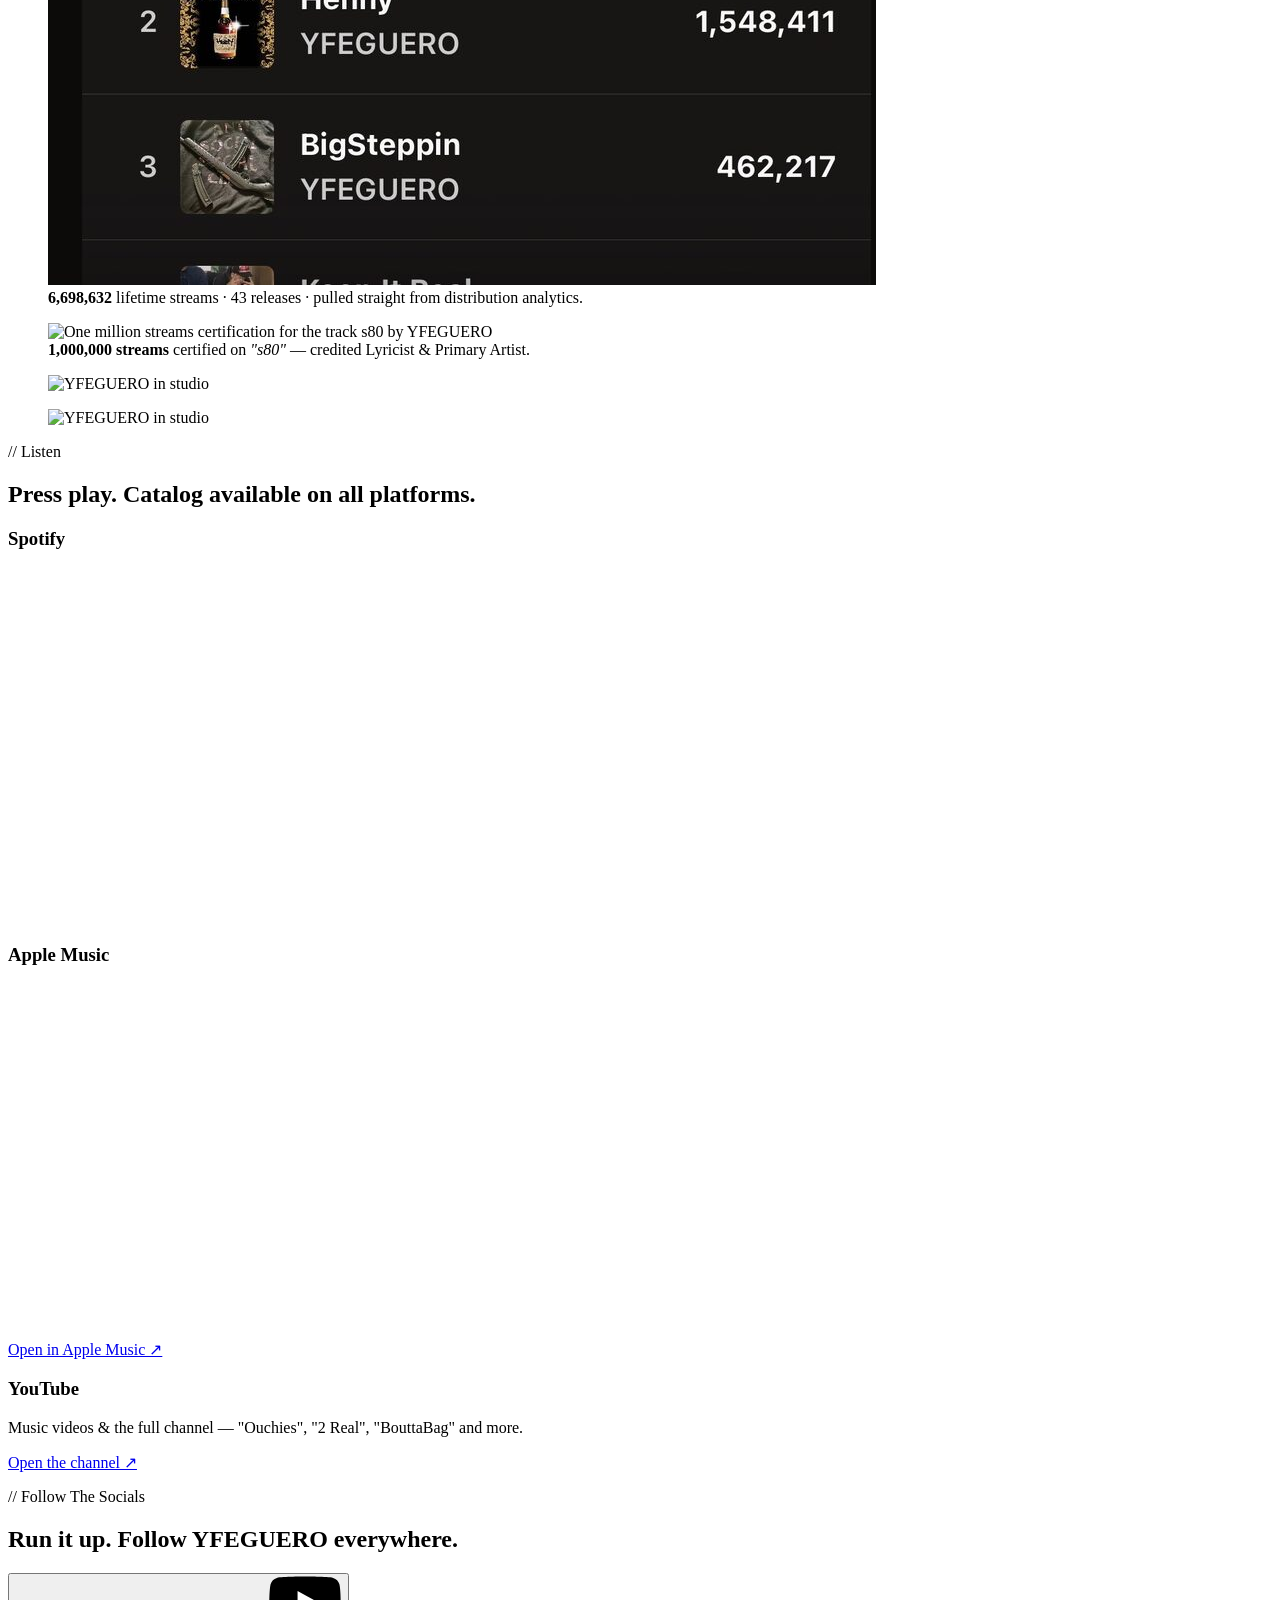
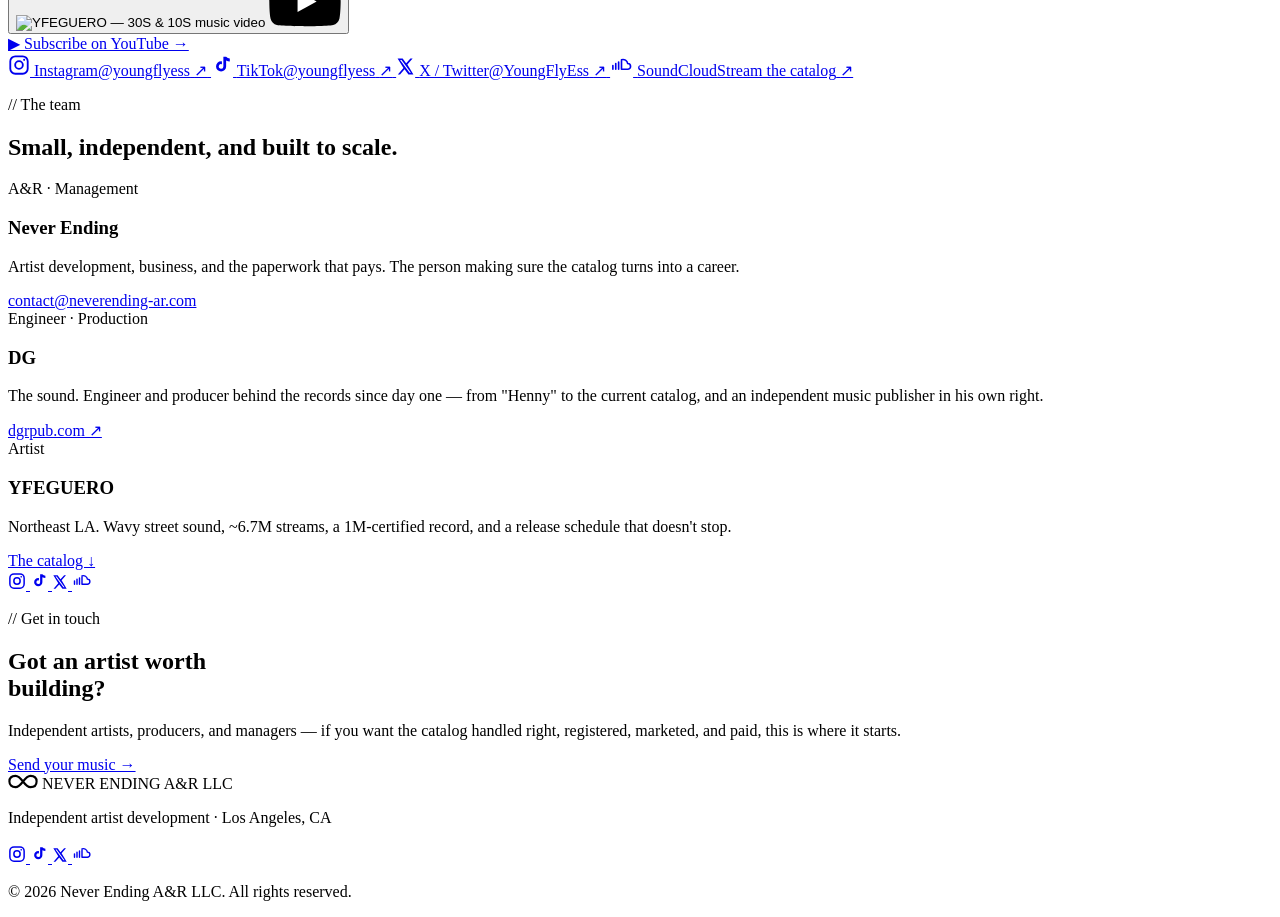
==== commit 522b7282: "Update stats: 6,698,632 lifetime streams + new analytics screenshot Co-Authored-By: Claude Opus 5.5 " ====
--- a/index.html
+++ b/index.html
@@ -13,13 +13,13 @@
 <meta charset="UTF-8" />
 <meta name="viewport" content="width=device-width, initial-scale=1.0" />
 <title>NEVER ENDING — A&R / Artist Development · Los Angeles</title>
-<meta name="description" content="Never Ending A&R LLC — independent artist development out of Los Angeles. Publishing, splits, song registration, marketing, and A&R. Case study: YFEGUERO — 4.9M+ streams, zero label." />
+<meta name="description" content="Never Ending A&R LLC — independent artist development out of Los Angeles. Publishing, splits, song registration, marketing, and A&R. Case study: YFEGUERO — 6.6M+ streams, zero label." />
 <link rel="icon" href="favicon.svg" type="image/svg+xml" />
 <link rel="apple-touch-icon" href="assets/img/apple-touch-icon.png" />
 <link rel="canonical" href="https://neverending-ar.com/" />
 <meta property="og:site_name" content="Never Ending A&R" />
 <meta property="og:title" content="NEVER ENDING — A&R / Artist Development" />
-<meta property="og:description" content="Independent artists, major-label numbers. Case study: YFEGUERO — 4,969,144 streams, zero label, zero advance." />
+<meta property="og:description" content="Independent artists, major-label numbers. Case study: YFEGUERO — 6,698,632 streams, zero label, zero advance." />
 <meta property="og:type" content="website" />
 <meta property="og:url" content="https://neverending-ar.com/" />
 <meta property="og:image" content="https://neverending-ar.com/assets/img/og-card.png" />
@@ -28,7 +28,7 @@
 <meta property="og:image:alt" content="Never Ending A&R — Independent artists. Major-label numbers." />
 <meta name="twitter:card" content="summary_large_image" />
 <meta name="twitter:title" content="NEVER ENDING — A&R / Artist Development" />
-<meta name="twitter:description" content="Independent artists, major-label numbers. Case study: YFEGUERO — 4,969,144 streams, zero label, zero advance." />
+<meta name="twitter:description" content="Independent artists, major-label numbers. Case study: YFEGUERO — 6,698,632 streams, zero label, zero advance." />
 <meta name="twitter:image" content="https://neverending-ar.com/assets/img/og-card.png" />
 <link rel="preconnect" href="https://fonts.googleapis.com" />
 <link rel="preconnect" href="https://fonts.gstatic.com" crossorigin />
@@ -109,7 +109,7 @@
         <a class="btn btn-gold" href="#case">See the YFEGUERO case →</a>
       </div>
       <dl class="hero-stats reveal" data-d="4">
-        <div><dt data-count="4969144">0</dt><dd>streams developed</dd></div>
+        <div><dt data-count="6698632">0</dt><dd>streams developed</dd></div>
         <div><dt data-count="1" data-suffix="M+">0</dt><dd>certified plaque</dd></div>
         <div><dt data-count="0" data-prefix="$">0</dt><dd>label advance taken</dd></div>
       </dl>
@@ -200,15 +200,15 @@
     <!-- BIG STATS -->
     <div class="bigstats">
       <div class="bigstat">
-        <span class="bs-num" data-count="4969144">0</span>
+        <span class="bs-num" data-count="6698632">0</span>
         <span class="bs-label">Lifetime streams</span>
       </div>
       <div class="bigstat">
-        <span class="bs-num" data-count="1702129">0</span>
+        <span class="bs-num" data-count="2871946">0</span>
         <span class="bs-label">"s80" — his 1M+ plaque record</span>
       </div>
       <div class="bigstat">
-        <span class="bs-num" data-count="1286120">0</span>
+        <span class="bs-num" data-count="1548411">0</span>
         <span class="bs-label">"Henny" — the breakout</span>
       </div>
       <div class="bigstat">
@@ -221,25 +221,25 @@
     <div class="tracks">
       <p class="kicker">// Top catalog · lifetime streams</p>
       <ul class="track-list" id="trackList">
-        <li data-val="1702129" style="--max:1702129">
+        <li data-val="2871946" style="--max:2871946">
           <span class="t-rank">01</span>
           <span class="t-name">s80 <em class="t-tag">1M plaque</em></span>
           <span class="t-bar"><i></i></span>
-          <span class="t-num">1,702,129</span>
+          <span class="t-num">2,871,946</span>
         </li>
-        <li data-val="1286120" style="--max:1702129">
+        <li data-val="1548411" style="--max:2871946">
           <span class="t-rank">02</span>
           <span class="t-name">Henny <em class="t-tag">w/ DG</em></span>
           <span class="t-bar"><i></i></span>
-          <span class="t-num">1,286,120</span>
+          <span class="t-num">1,548,411</span>
         </li>
-        <li data-val="455706" style="--max:1702129">
+        <li data-val="462217" style="--max:2871946">
           <span class="t-rank">03</span>
           <span class="t-name">BigSteppin</span>
           <span class="t-bar"><i></i></span>
-          <span class="t-num">455,706</span>
+          <span class="t-num">462,217</span>
         </li>
-        <li data-val="207030" style="--max:1702129">
+        <li data-val="207030" style="--max:2871946">
           <span class="t-rank">04</span>
           <span class="t-name">Run For Yo Life Remixx</span>
           <span class="t-bar"><i></i></span>
@@ -257,8 +257,8 @@
     </div>
     <div class="proof-grid">
       <figure class="receipt">
-        <img src="assets/img/stats-lifetime.png" alt="Distribution analytics showing 4,969,144 lifetime streams across YFEGUERO's catalog" loading="lazy" />
-        <figcaption><strong>4,969,144</strong> lifetime streams · 43 releases · pulled straight from distribution analytics.</figcaption>
+        <img src="assets/img/stats-lifetime.jpg" alt="Distribution analytics showing 6,698,632 lifetime streams across YFEGUERO's catalog" loading="lazy" />
+        <figcaption><strong>6,698,632</strong> lifetime streams · 43 releases · pulled straight from distribution analytics.</figcaption>
       </figure>
       <figure class="receipt">
         <img src="assets/img/plaque-1m.png" alt="One million streams certification for the track s80 by YFEGUERO" loading="lazy" />
@@ -362,7 +362,7 @@
       <article class="member member-artist">
         <span class="m-role">Artist</span>
         <h3>YFEGUERO</h3>
-        <p>Northeast LA. Wavy street sound, ~5M streams, a 1M-certified record, and a release schedule that doesn't stop.</p>
+        <p>Northeast LA. Wavy street sound, ~6.7M streams, a 1M-certified record, and a release schedule that doesn't stop.</p>
         <a class="m-link" href="#listen">The catalog ↓</a>
         <div class="socials" aria-label="YFEGUERO on social">
           <a class="social" href="https://instagram.com/youngflyess" target="_blank" rel="noopener" aria-label="Instagram — @youngflyess">
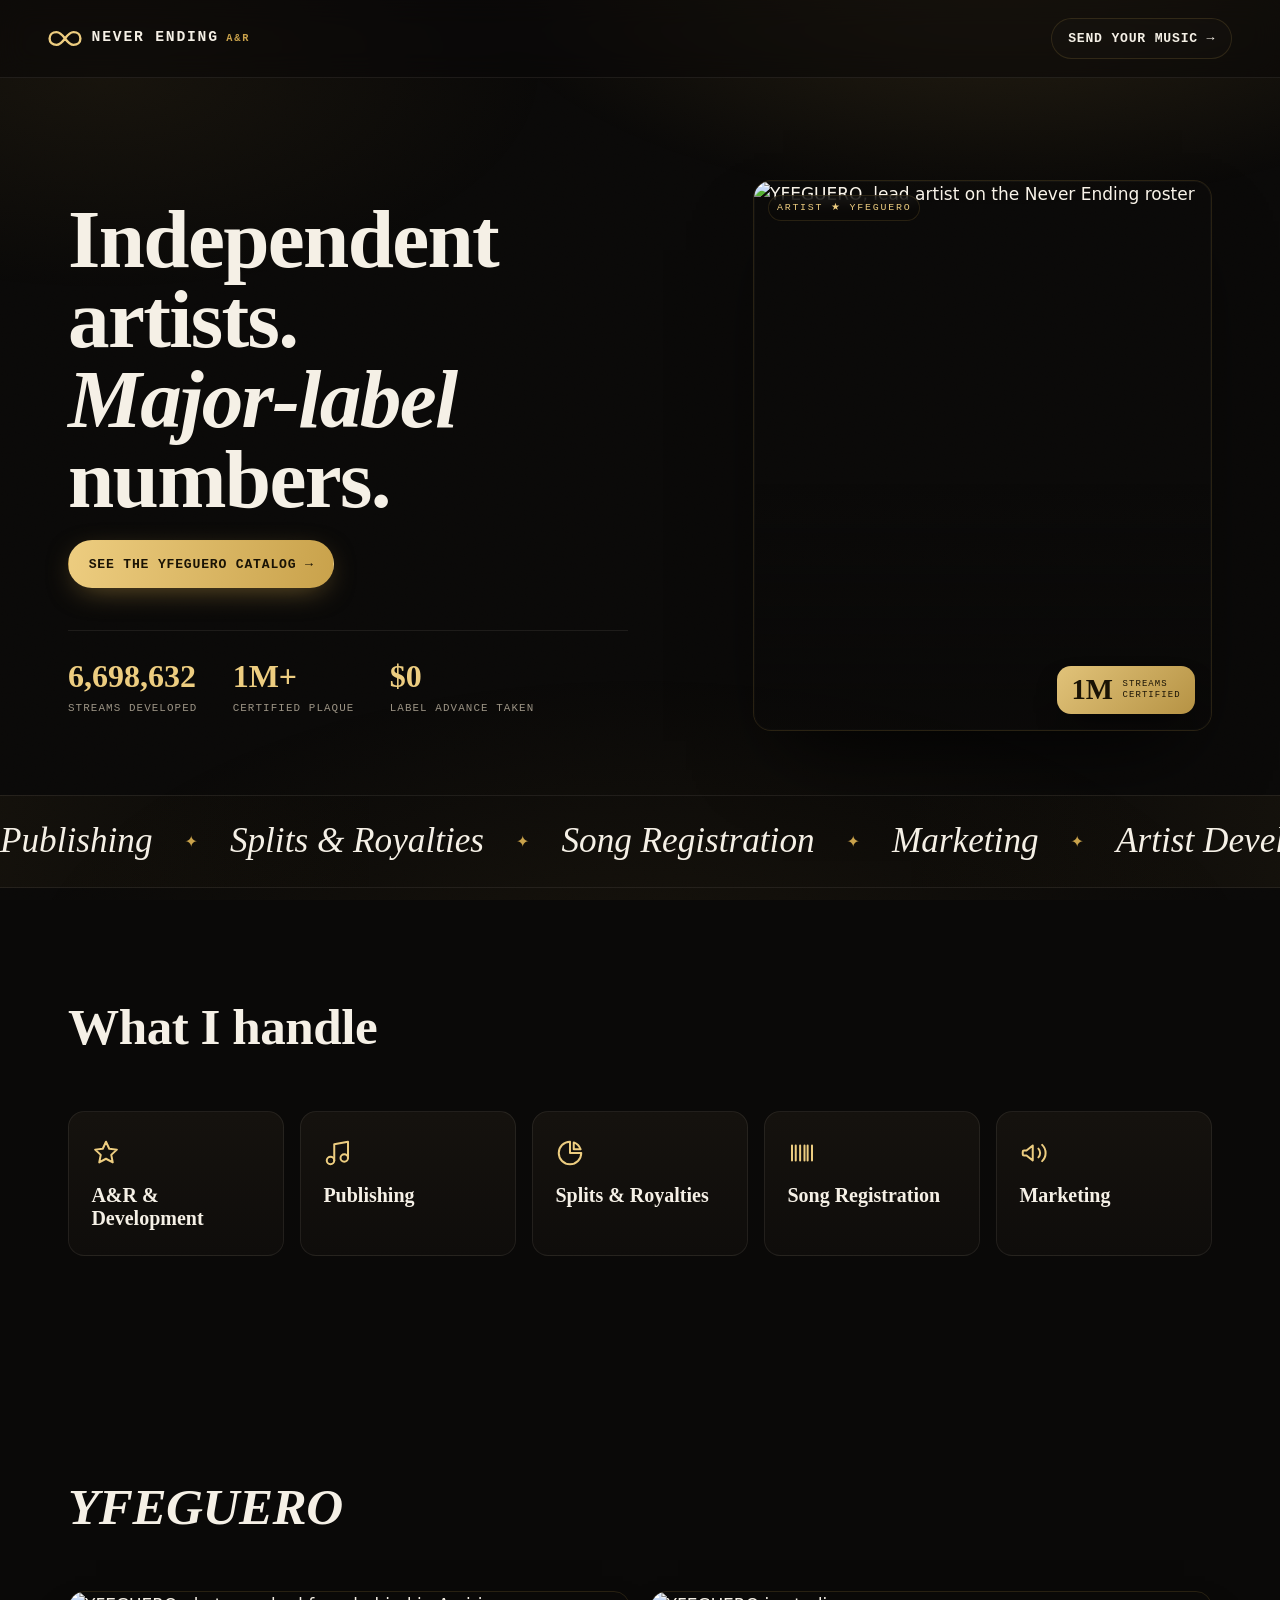
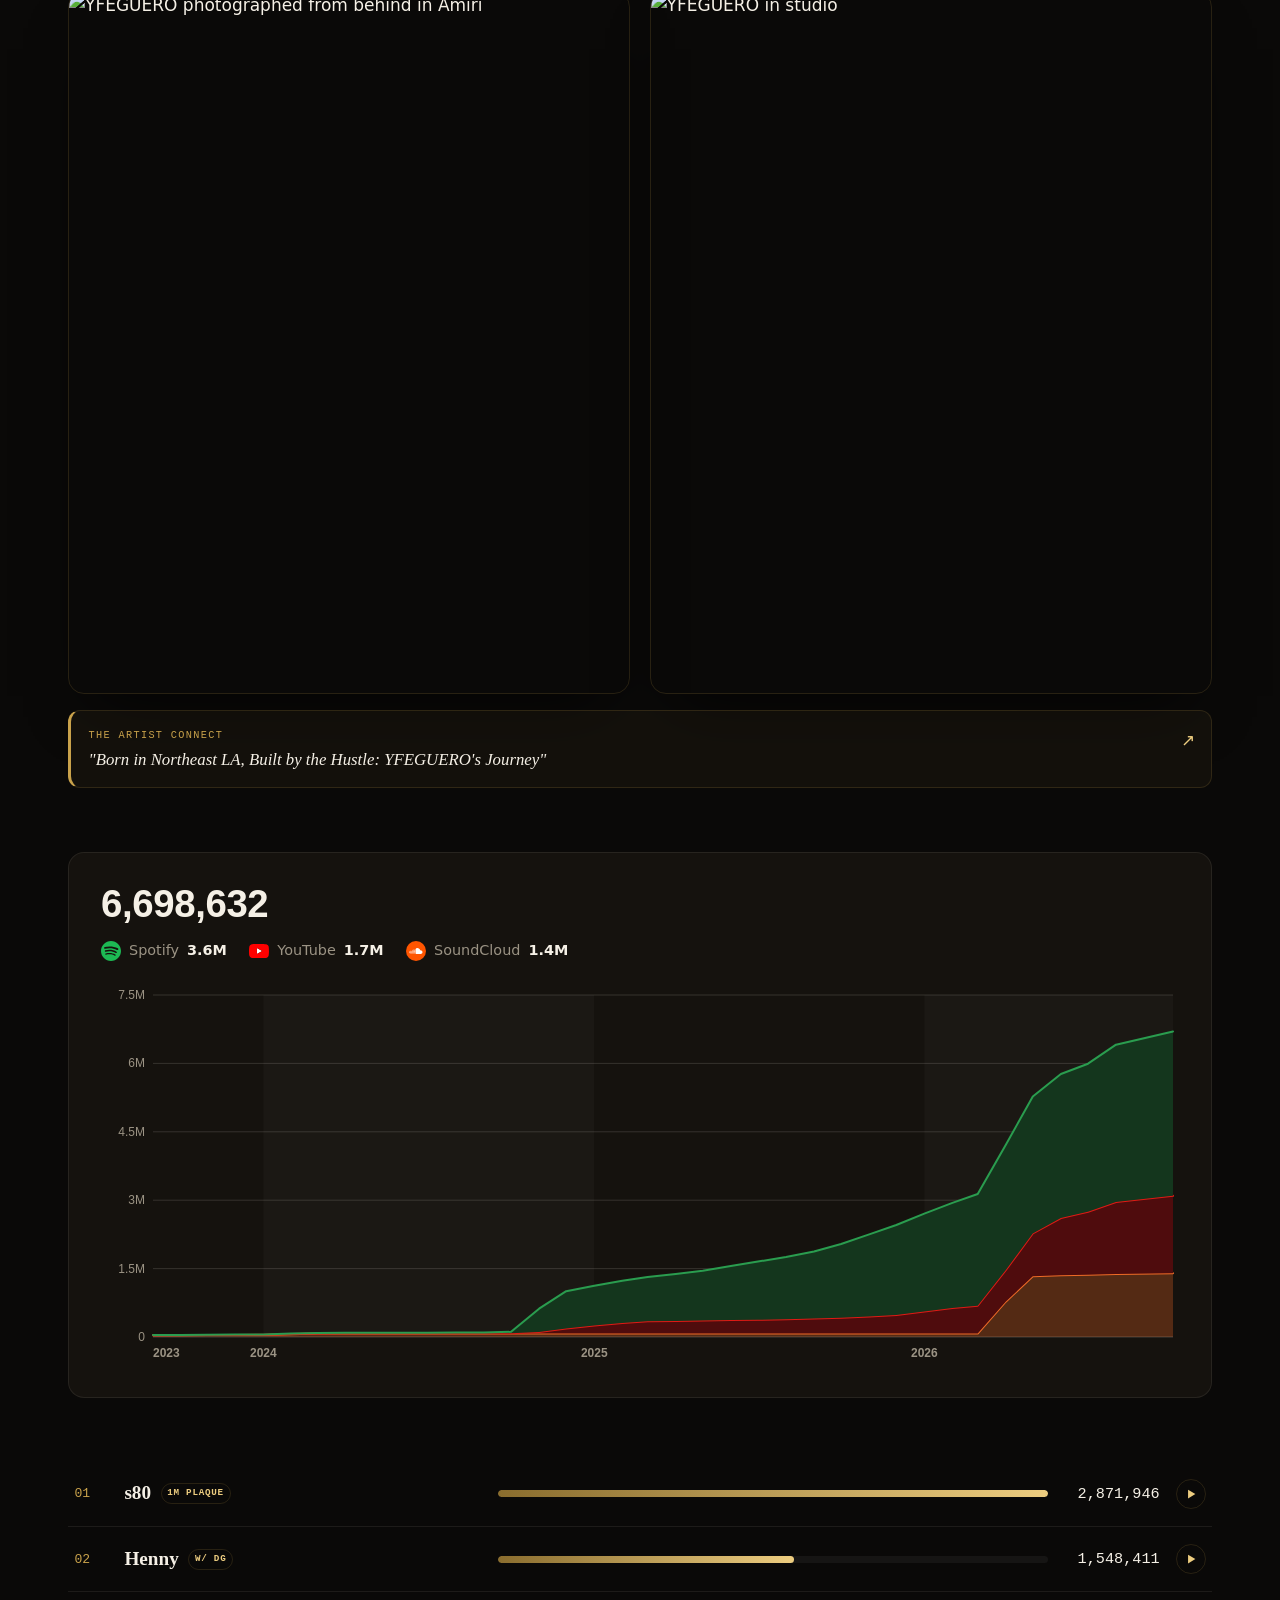
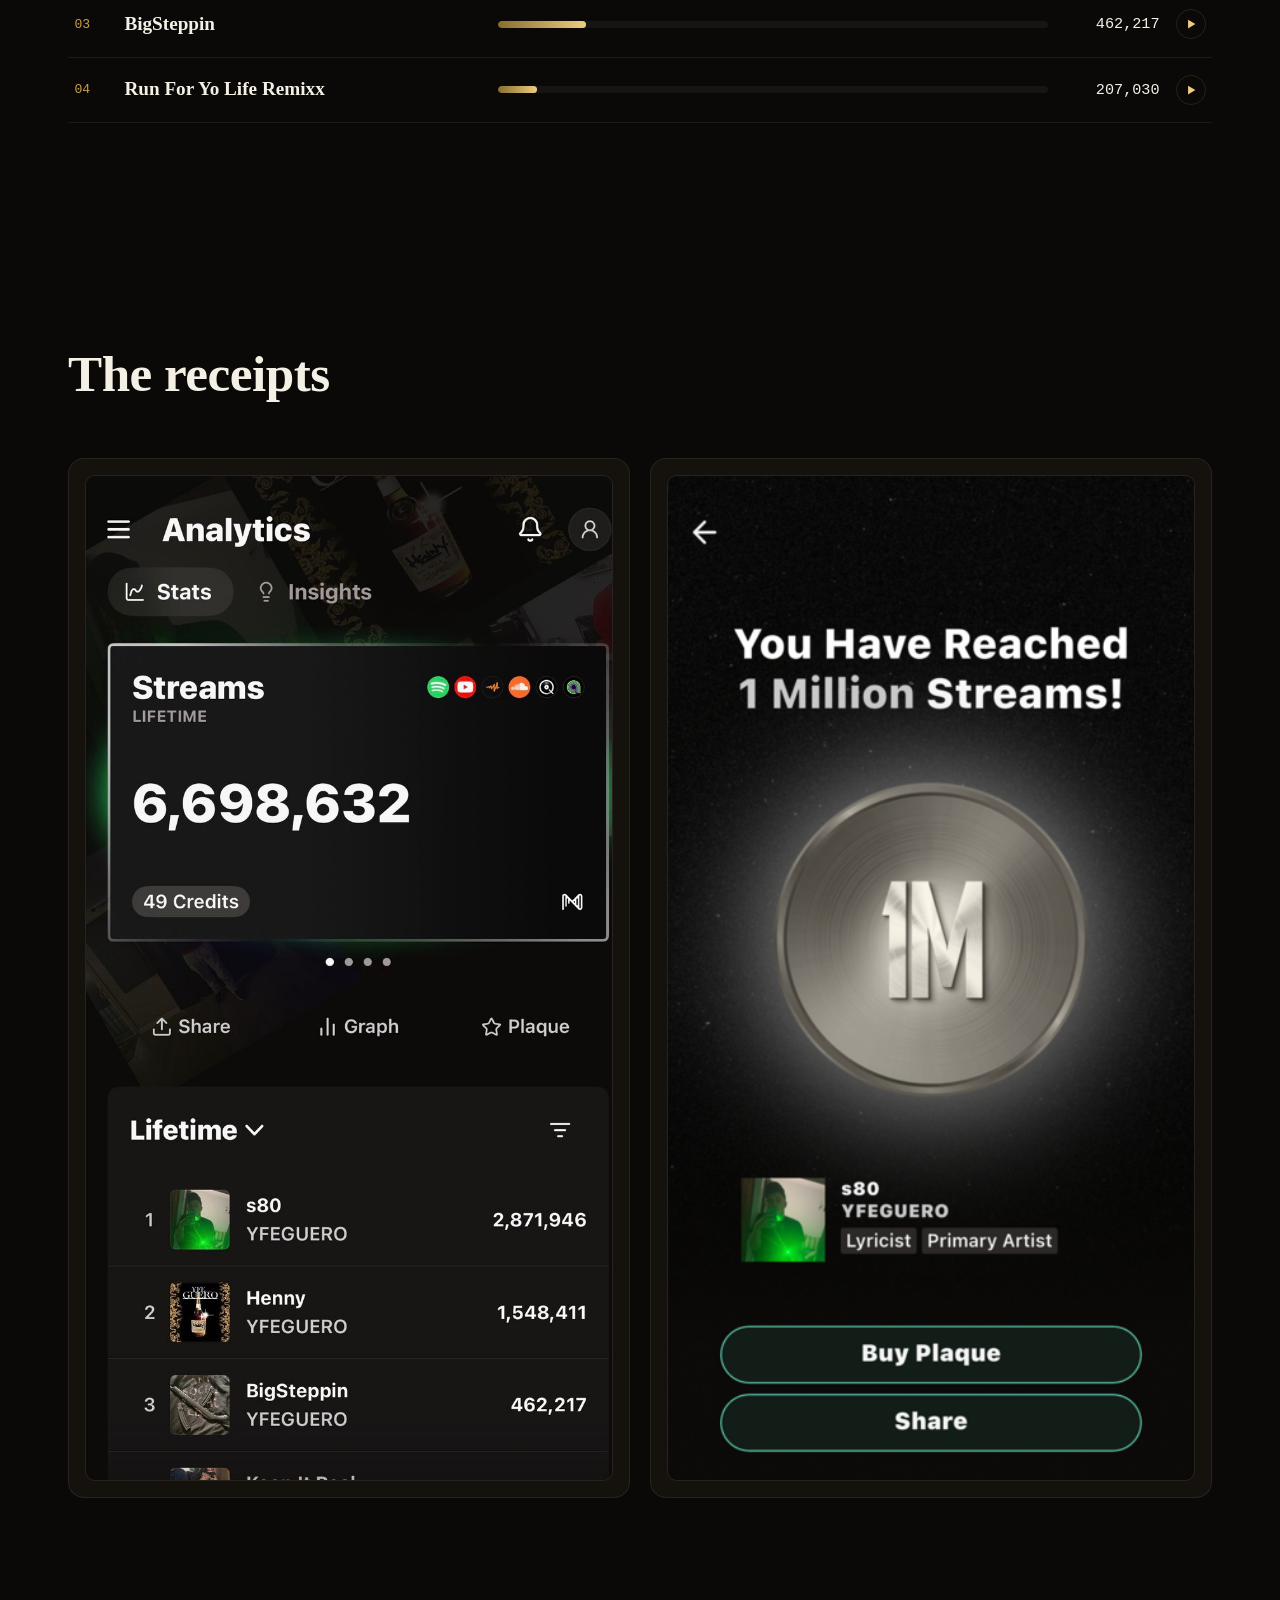
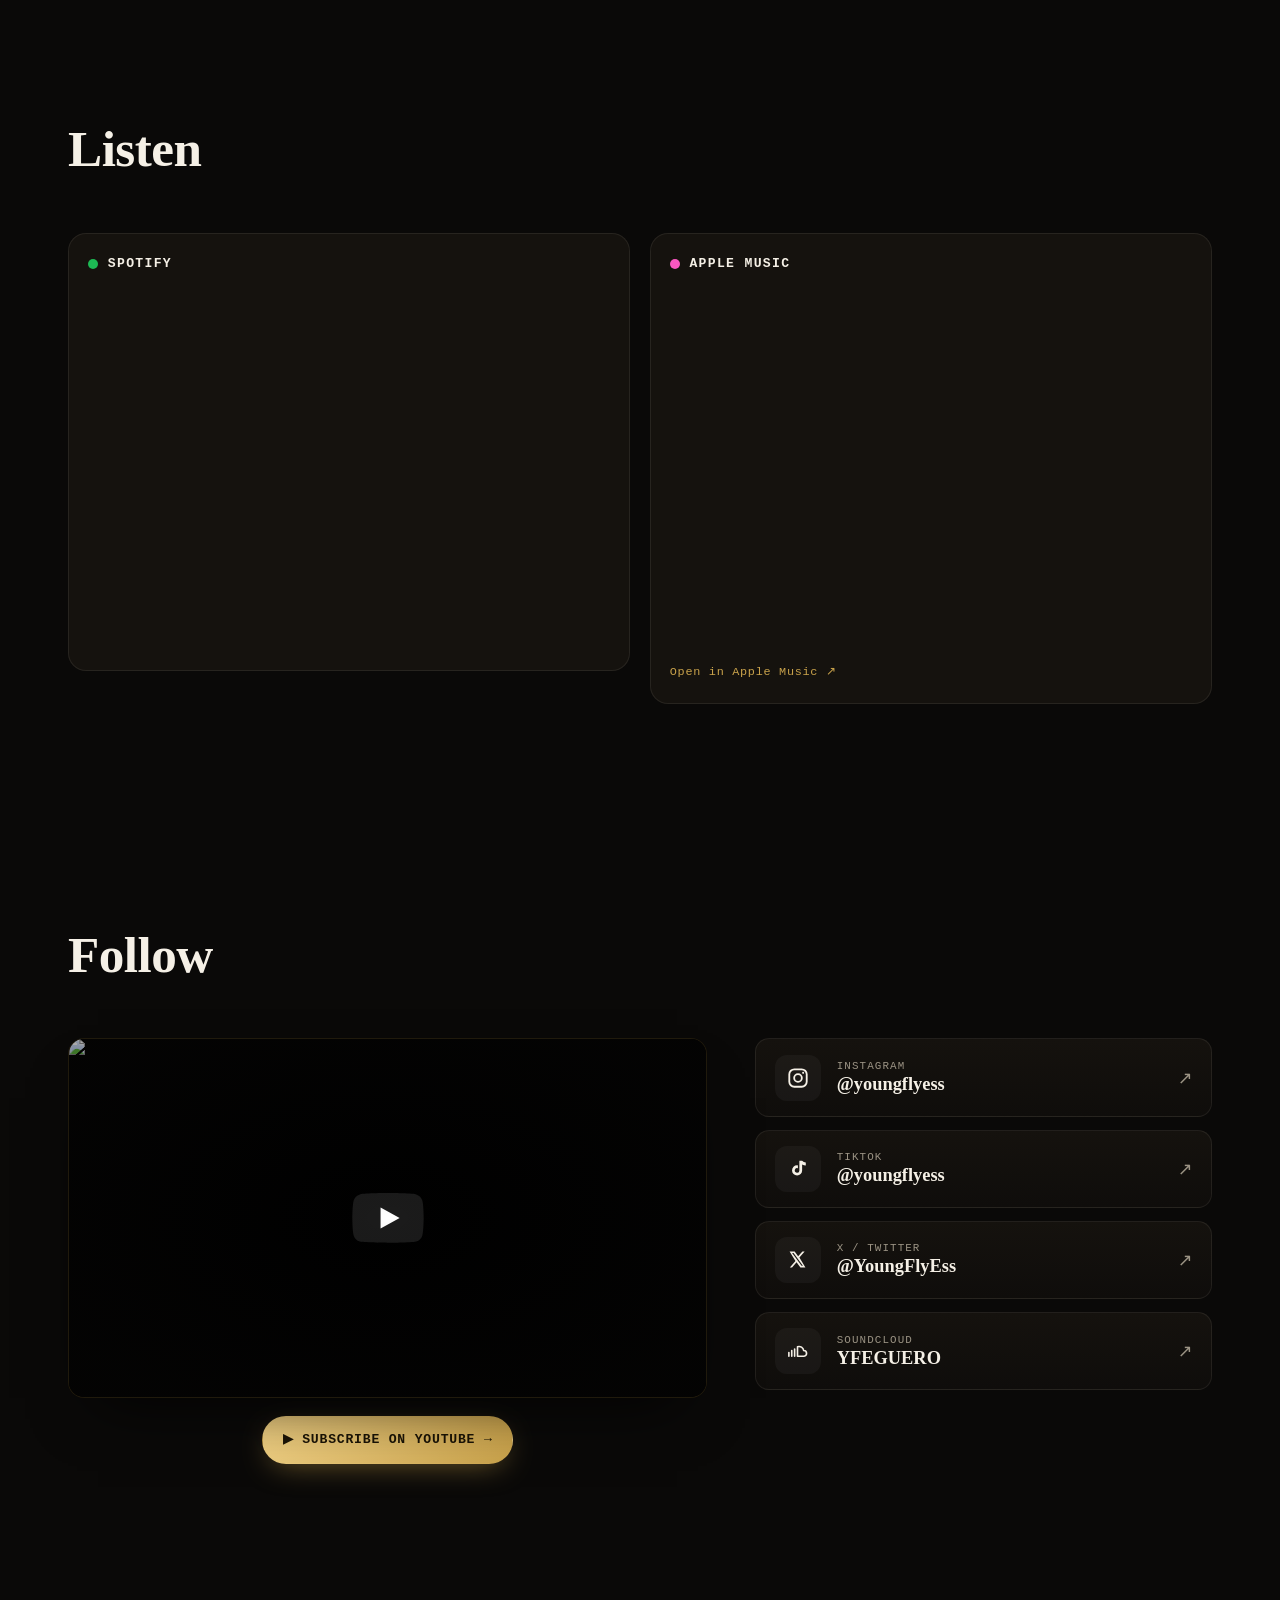
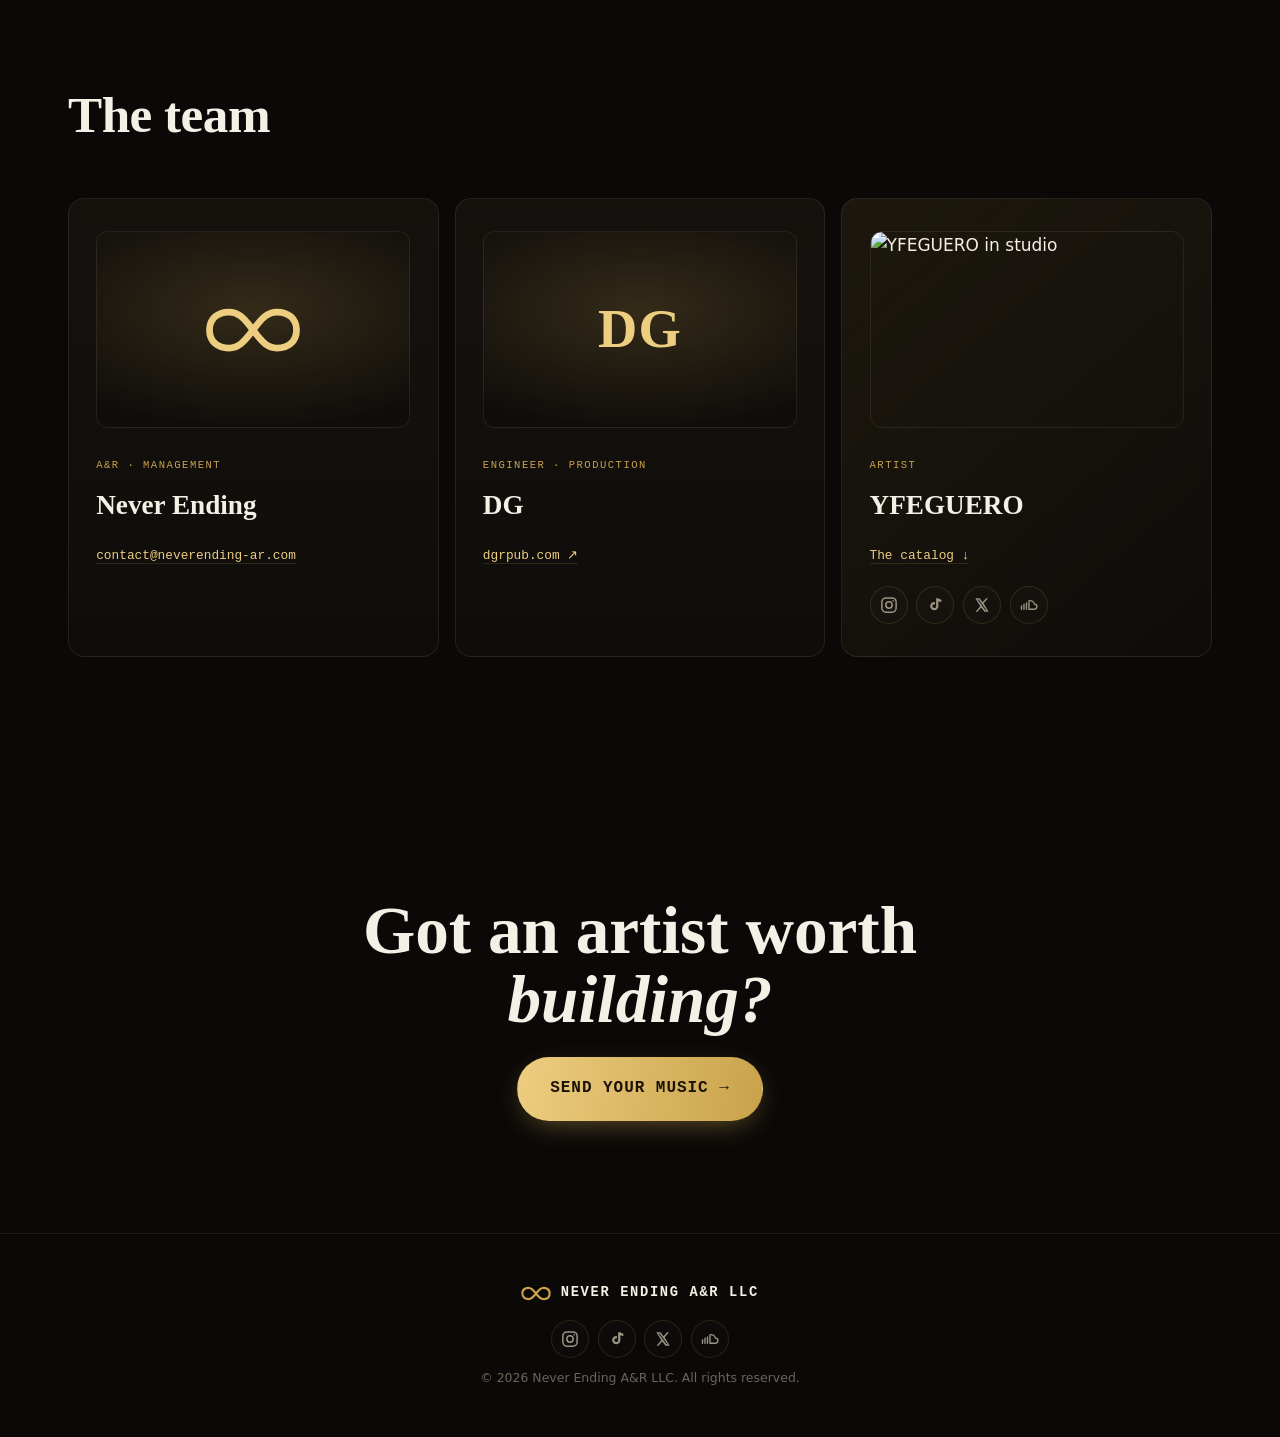
==== commit cdd62904: "Muso-style growth chart, weekly stats pipeline, and a leaner, tap-first page - Catalog growth chart " ====
--- a/index.html
+++ b/index.html
@@ -102,14 +102,12 @@
   <!-- HERO -->
   <section class="hero">
     <div class="hero-copy">
-      <p class="eyebrow reveal" data-d="0">Never Ending A&amp;R LLC · Los Angeles, CA</p>
       <h1 class="reveal" data-d="1">Independent artists.<br /><span class="serif-italic">Major-label</span> numbers.</h1>
-      <p class="lede reveal" data-d="2">I'm an A&amp;R and artist manager developing independent talent from Northeast LA — handling the unglamorous machine behind the music: publishing, splits, song registration, and the marketing that turns plays into a career.</p>
       <div class="hero-cta reveal" data-d="3">
-        <a class="btn btn-gold" href="#case">See the YFEGUERO case →</a>
+        <a class="btn btn-gold" href="#case">See the YFEGUERO catalog →</a>
       </div>
       <dl class="hero-stats reveal" data-d="4">
-        <div><dt data-count="6698632">0</dt><dd>streams developed</dd></div>
+        <div><dt data-stat="lifetime" data-count="6698632">0</dt><dd>streams developed</dd></div>
         <div><dt data-count="1" data-suffix="M+">0</dt><dd>certified plaque</dd></div>
         <div><dt data-count="0" data-prefix="$">0</dt><dd>label advance taken</dd></div>
       </dl>
@@ -137,38 +135,28 @@
   <!-- WHAT I DO -->
   <section class="section" id="work">
     <div class="section-head">
-      <p class="kicker">// What I handle</p>
-      <h2>The whole machine behind the music — so the artist can stay an artist.</h2>
+      <h2>What I handle</h2>
     </div>
     <div class="cards">
       <article class="card">
-        <span class="card-no">01</span>
-        <h3>A&amp;R &amp; Artist Development</h3>
-        <p>Finding the sound, shaping the rollout, picking the singles, and building a release cadence that compounds instead of fizzling. The long game, run on purpose.</p>
+        <svg class="card-ic" viewBox="0 0 24 24" fill="none" stroke="currentColor" stroke-width="1.6" stroke-linecap="round" stroke-linejoin="round" aria-hidden="true"><path d="M12 3l2.6 5.6 6.1.7-4.5 4.2 1.2 6L12 16.6 6.6 19.5l1.2-6L3.3 9.3l6.1-.7z"/></svg>
+        <h3>A&amp;R &amp; Development</h3>
       </article>
       <article class="card">
-        <span class="card-no">02</span>
+        <svg class="card-ic" viewBox="0 0 24 24" fill="none" stroke="currentColor" stroke-width="1.6" stroke-linecap="round" stroke-linejoin="round" aria-hidden="true"><path d="M9 18V5l11-2v13"/><circle cx="6" cy="18" r="3"/><circle cx="17" cy="16" r="3"/></svg>
         <h3>Publishing</h3>
-        <p>Getting compositions administered and collecting the money the work already earns — mechanical and performance royalties most independent artists never claim.</p>
       </article>
       <article class="card">
-        <span class="card-no">03</span>
+        <svg class="card-ic" viewBox="0 0 24 24" fill="none" stroke="currentColor" stroke-width="1.6" stroke-linecap="round" stroke-linejoin="round" aria-hidden="true"><path d="M21 12A9 9 0 1 1 12 3v9z"/><path d="M15 3.5A9 9 0 0 1 20.5 9H15z"/></svg>
         <h3>Splits &amp; Royalties</h3>
-        <p>Clean splits agreed and documented <em>before</em> the song blows up. Producers, features, writers — everyone paid right, no friendships ruined over a hit.</p>
       </article>
       <article class="card">
-        <span class="card-no">04</span>
+        <svg class="card-ic" viewBox="0 0 24 24" fill="none" stroke="currentColor" stroke-width="1.6" stroke-linecap="round" stroke-linejoin="round" aria-hidden="true"><path d="M4 6v12M7 6v12M10.5 6v12M14 6v12M16.5 6v12M20 6v12"/></svg>
         <h3>Song Registration</h3>
-        <p>ISRCs, PRO and publishing registration, metadata done correctly. The boring paperwork that decides whether 5 million streams actually pay out.</p>
       </article>
       <article class="card">
-        <span class="card-no">05</span>
-        <h3>Marketing &amp; Instagram</h3>
-        <p>Turning catalog into reach — content strategy, Instagram growth, and the promo cycles that put records in front of the people who'll run them up.</p>
-      </article>
-      <article class="card card-quote">
-        <p class="cq">"A great artist makes the song.<br />A&amp;R makes the song <span class="g">make money</span>."</p>
-        <span class="cq-by">— the job, in one line</span>
+        <svg class="card-ic" viewBox="0 0 24 24" fill="none" stroke="currentColor" stroke-width="1.6" stroke-linecap="round" stroke-linejoin="round" aria-hidden="true"><path d="M3 11v2a1 1 0 0 0 1 1h2l5 4V6L6 10H4a1 1 0 0 0-1 1z"/><path d="M15.5 8.5a5 5 0 0 1 0 7M18.5 5.5a9 9 0 0 1 0 13"/></svg>
+        <h3>Marketing</h3>
       </article>
     </div>
   </section>
@@ -176,74 +164,73 @@
   <!-- CASE STUDY -->
   <section class="section case" id="case">
     <div class="section-head">
-      <p class="kicker">// Case study</p>
-      <h2><span class="serif-italic">YFEGUERO</span> — built independent, from Northeast LA.</h2>
+      <h2><span class="serif-italic">YFEGUERO</span></h2>
     </div>
 
     <div class="case-grid">
-      <div class="case-story">
-        <p>YFEGUERO has been making music seriously since he was sixteen. The first record he ever cut with his engineer <strong>DG</strong> — <em>"Henny"</em> — became the breakout. No label put it there. No advance funded it.</p>
-        <p>Since then it's been a body of work, not a fluke: the 8-track project <em>TrashBags &amp; Foreigns</em> (Oct 2025), a deep catalog of singles, and a release schedule that's <strong>still active in 2026</strong>. A wavy, West-Coast-meets-Florida street sound with a real local scene behind it.</p>
-        <p>My job on this one: turn that catalog into infrastructure — registered, administered, marketed, and paid. The numbers below aren't projections. They're the dashboard.</p>
-        <a class="press-feature" href="https://theartistconnect.org/born-in-northeast-la-built-by-the-hustle-yfegueros-journey/" target="_blank" rel="noopener">
-          <span class="pf-label">As featured in · The Artist Connect</span>
-          <span class="pf-title">"Born in Northeast LA, Built by the Hustle: YFEGUERO's Journey"</span>
-          <span class="pf-go" aria-hidden="true">↗</span>
-        </a>
-        <a class="btn btn-ghost" href="#listen">Hear it for yourself ↓</a>
-      </div>
       <figure class="case-portrait">
         <img src="assets/img/amiri-back.jpg" alt="YFEGUERO photographed from behind in Amiri" loading="lazy" />
       </figure>
-    </div>
-
-    <!-- BIG STATS -->
-    <div class="bigstats">
-      <div class="bigstat">
-        <span class="bs-num" data-count="6698632">0</span>
-        <span class="bs-label">Lifetime streams</span>
-      </div>
-      <div class="bigstat">
-        <span class="bs-num" data-count="2871946">0</span>
-        <span class="bs-label">"s80" — his 1M+ plaque record</span>
-      </div>
-      <div class="bigstat">
-        <span class="bs-num" data-count="1548411">0</span>
-        <span class="bs-label">"Henny" — the breakout</span>
-      </div>
-      <div class="bigstat">
-        <span class="bs-num" data-count="43">0</span>
-        <span class="bs-label">Releases administered</span>
-      </div>
-    </div>
-
+      <figure class="case-portrait">
+        <img src="assets/img/studio-cup.jpg" alt="YFEGUERO in studio" loading="lazy" />
+      </figure>
+    </div>
+    <a class="press-feature" href="https://theartistconnect.org/born-in-northeast-la-built-by-the-hustle-yfegueros-journey/" target="_blank" rel="noopener">
+      <span class="pf-label">The Artist Connect</span>
+      <span class="pf-title">"Born in Northeast LA, Built by the Hustle: YFEGUERO's Journey"</span>
+      <span class="pf-go" aria-hidden="true">↗</span>
+    </a>
+
+    <!-- STREAM GROWTH CHART -->
+    <figure class="chart" aria-labelledby="growthTitle">
+      <div class="chart-head">
+        <h3 class="chart-title" id="growthTitle"><span data-stat-text="lifetime">6,698,632</span> <span class="hp">lifetime streams</span></h3>
+        <ul class="chart-legend" aria-label="Streams by platform"></ul>
+      </div>
+      <div class="chart-body" data-chart="growth"></div>
+    </figure>
     <!-- TOP TRACKS -->
     <div class="tracks">
-      <p class="kicker">// Top catalog · lifetime streams</p>
       <ul class="track-list" id="trackList">
-        <li data-val="2871946" style="--max:2871946">
-          <span class="t-rank">01</span>
-          <span class="t-name">s80 <em class="t-tag">1M plaque</em></span>
-          <span class="t-bar"><i></i></span>
-          <span class="t-num">2,871,946</span>
+        <li data-stat="track0" data-val="2871946" style="--max:2871946">
+          <button type="button" class="t-row" data-track="02YhAYCtSt56ZUZwjfnPQI" aria-expanded="false">
+            <span class="t-rank">01</span>
+            <span class="t-name">s80 <em class="t-tag">1M plaque</em></span>
+            <span class="t-bar"><i></i></span>
+            <span class="t-num" data-stat-text="track0">2,871,946</span>
+            <span class="t-play" aria-hidden="true"><svg viewBox="0 0 24 24" width="14" height="14"><path class="i-play" d="M7 4.5v15l12.5-7.5z" fill="currentColor"/><path class="i-close" d="M6 6l12 12M18 6L6 18" stroke="currentColor" stroke-width="2.4" stroke-linecap="round" fill="none"/></svg></span>
+          </button>
+          <div class="t-player"></div>
         </li>
-        <li data-val="1548411" style="--max:2871946">
-          <span class="t-rank">02</span>
-          <span class="t-name">Henny <em class="t-tag">w/ DG</em></span>
-          <span class="t-bar"><i></i></span>
-          <span class="t-num">1,548,411</span>
+        <li data-stat="track1" data-val="1548411" style="--max:2871946">
+          <button type="button" class="t-row" data-track="4lGQnOLboFdWq4p1nHnhmc" aria-expanded="false">
+            <span class="t-rank">02</span>
+            <span class="t-name">Henny <em class="t-tag">w/ DG</em></span>
+            <span class="t-bar"><i></i></span>
+            <span class="t-num" data-stat-text="track1">1,548,411</span>
+            <span class="t-play" aria-hidden="true"><svg viewBox="0 0 24 24" width="14" height="14"><path class="i-play" d="M7 4.5v15l12.5-7.5z" fill="currentColor"/><path class="i-close" d="M6 6l12 12M18 6L6 18" stroke="currentColor" stroke-width="2.4" stroke-linecap="round" fill="none"/></svg></span>
+          </button>
+          <div class="t-player"></div>
         </li>
-        <li data-val="462217" style="--max:2871946">
-          <span class="t-rank">03</span>
-          <span class="t-name">BigSteppin</span>
-          <span class="t-bar"><i></i></span>
-          <span class="t-num">462,217</span>
+        <li data-stat="track2" data-val="462217" style="--max:2871946">
+          <button type="button" class="t-row" data-track="61hdtOFULZxJSs8WBywNPS" aria-expanded="false">
+            <span class="t-rank">03</span>
+            <span class="t-name">BigSteppin</span>
+            <span class="t-bar"><i></i></span>
+            <span class="t-num" data-stat-text="track2">462,217</span>
+            <span class="t-play" aria-hidden="true"><svg viewBox="0 0 24 24" width="14" height="14"><path class="i-play" d="M7 4.5v15l12.5-7.5z" fill="currentColor"/><path class="i-close" d="M6 6l12 12M18 6L6 18" stroke="currentColor" stroke-width="2.4" stroke-linecap="round" fill="none"/></svg></span>
+          </button>
+          <div class="t-player"></div>
         </li>
-        <li data-val="207030" style="--max:2871946">
-          <span class="t-rank">04</span>
-          <span class="t-name">Run For Yo Life Remixx</span>
-          <span class="t-bar"><i></i></span>
-          <span class="t-num">207,030</span>
+        <li data-stat="track3" data-val="207030" style="--max:2871946">
+          <button type="button" class="t-row" data-track="516x1x9EwggucmmXgzhCD3" aria-expanded="false">
+            <span class="t-rank">04</span>
+            <span class="t-name">Run For Yo Life Remixx</span>
+            <span class="t-bar"><i></i></span>
+            <span class="t-num" data-stat-text="track3">207,030</span>
+            <span class="t-play" aria-hidden="true"><svg viewBox="0 0 24 24" width="14" height="14"><path class="i-play" d="M7 4.5v15l12.5-7.5z" fill="currentColor"/><path class="i-close" d="M6 6l12 12M18 6L6 18" stroke="currentColor" stroke-width="2.4" stroke-linecap="round" fill="none"/></svg></span>
+          </button>
+          <div class="t-player"></div>
         </li>
       </ul>
     </div>
@@ -252,30 +239,22 @@
   <!-- PROOF / RECEIPTS -->
   <section class="section proof" id="proof">
     <div class="section-head">
-      <p class="kicker">// The receipts</p>
-      <h2>Anyone can claim numbers. Here's the dashboard.</h2>
+      <h2>The receipts</h2>
     </div>
     <div class="proof-grid">
       <figure class="receipt">
         <img src="assets/img/stats-lifetime.jpg" alt="Distribution analytics showing 6,698,632 lifetime streams across YFEGUERO's catalog" loading="lazy" />
-        <figcaption><strong>6,698,632</strong> lifetime streams · 43 releases · pulled straight from distribution analytics.</figcaption>
       </figure>
       <figure class="receipt">
         <img src="assets/img/plaque-1m.png" alt="One million streams certification for the track s80 by YFEGUERO" loading="lazy" />
-        <figcaption><strong>1,000,000 streams</strong> certified on <em>"s80"</em> — credited Lyricist &amp; Primary Artist.</figcaption>
       </figure>
-      <div class="gallery">
-        <figure><img src="assets/img/studio-roll.jpg" alt="YFEGUERO in studio" loading="lazy" /></figure>
-        <figure><img src="assets/img/studio-cup.jpg" alt="YFEGUERO in studio" loading="lazy" /></figure>
-      </div>
     </div>
   </section>
 
   <!-- LISTEN -->
   <section class="section listen" id="listen">
     <div class="section-head">
-      <p class="kicker">// Listen</p>
-      <h2>Press play. Catalog available on all platforms.</h2>
+      <h2>Listen</h2>
     </div>
     <div class="players">
       <div class="player">
@@ -287,21 +266,13 @@
         <iframe title="YFEGUERO on Apple Music" allow="autoplay *; encrypted-media *;" frameborder="0" height="352" style="width:100%;max-width:100%;overflow:hidden;border-radius:14px;background:transparent" sandbox="allow-forms allow-popups allow-same-origin allow-scripts allow-storage-access-by-user-activation allow-top-navigation-by-user-activation" src="https://embed.music.apple.com/us/artist/yfeguero/1630617361" loading="lazy"></iframe>
         <a class="player-link" href="https://music.apple.com/us/artist/yfeguero/1630617361" target="_blank" rel="noopener">Open in Apple Music ↗</a>
       </div>
-      <div class="player player-yt">
-        <h3 class="player-h"><span class="dot dot-yt"></span>YouTube</h3>
-        <div class="yt-card">
-          <p>Music videos &amp; the full channel — "Ouchies", "2 Real", "BouttaBag" and more.</p>
-          <a class="btn btn-gold" href="https://www.youtube.com/@YFEGUERO?sub_confirmation=1" target="_blank" rel="noopener">Open the channel ↗</a>
-        </div>
-      </div>
     </div>
   </section>
 
   <!-- FOLLOW -->
   <section class="section follow" id="follow">
     <div class="section-head">
-      <p class="kicker">// Follow The Socials</p>
-      <h2>Run it up. <span class="serif-italic">Follow YFEGUERO</span> everywhere.</h2>
+      <h2>Follow</h2>
     </div>
     <div class="follow-grid">
       <div class="follow-media">
@@ -333,7 +304,7 @@
         </a>
         <a class="follow-btn fb-sc" href="https://on.soundcloud.com/bAfDRpKDaygoxPuud" target="_blank" rel="noopener">
           <span class="fb-ic"><svg viewBox="0 0 24 24" width="23" height="23" fill="none" stroke="currentColor" stroke-width="1.7" stroke-linecap="round" stroke-linejoin="round" aria-hidden="true"><path d="M3 13v4M6 11v6M9 9.5v7.5M12 8v9h6.4a3 3 0 0 0 .1-6 5 5 0 0 0-6.5-4"/></svg></span>
-          <span class="fb-txt"><span class="fb-net">SoundCloud</span><span class="fb-handle">Stream the catalog</span></span>
+          <span class="fb-txt"><span class="fb-net">SoundCloud</span><span class="fb-handle">YFEGUERO</span></span>
           <span class="fb-go" aria-hidden="true">↗</span>
         </a>
       </div>
@@ -343,26 +314,27 @@
   <!-- TEAM -->
   <section class="section team" id="team">
     <div class="section-head">
-      <p class="kicker">// The team</p>
-      <h2>Small, independent, and built to scale.</h2>
+      <h2>The team</h2>
     </div>
     <div class="team-grid">
       <article class="member">
+        <div class="m-media m-mark" aria-hidden="true">
+          <svg viewBox="0 0 64 32" width="96" height="48"><path d="M16 28C8.3 28 3 23.6 3 16S8.3 4 16 4c6 0 9.6 3.4 16 12 6.4 8.6 10 12 16 12 7.7 0 13-4.4 13-12S55.7 4 48 4c-6 0-9.6 3.4-16 12-6.4 8.6-10 12-16 12Z" fill="none" stroke="currentColor" stroke-width="4.5" stroke-linecap="round"/></svg>
+        </div>
         <span class="m-role">A&amp;R · Management</span>
         <h3>Never Ending</h3>
-        <p>Artist development, business, and the paperwork that pays. The person making sure the catalog turns into a career.</p>
         <a class="m-link" href="mailto:contact@neverending-ar.com">contact@neverending-ar.com</a>
       </article>
       <article class="member">
+        <div class="m-media m-mark" aria-hidden="true"><span class="m-mono">DG</span></div>
         <span class="m-role">Engineer · Production</span>
         <h3>DG</h3>
-        <p>The sound. Engineer and producer behind the records since day one — from "Henny" to the current catalog, and an independent music publisher in his own right.</p>
         <a class="m-link" href="https://www.dgrpub.com/" target="_blank" rel="noopener">dgrpub.com ↗</a>
       </article>
       <article class="member member-artist">
+        <div class="m-media"><img src="assets/img/studio-roll.jpg" alt="YFEGUERO in studio" loading="lazy" /></div>
         <span class="m-role">Artist</span>
         <h3>YFEGUERO</h3>
-        <p>Northeast LA. Wavy street sound, ~6.7M streams, a 1M-certified record, and a release schedule that doesn't stop.</p>
         <a class="m-link" href="#listen">The catalog ↓</a>
         <div class="socials" aria-label="YFEGUERO on social">
           <a class="social" href="https://instagram.com/youngflyess" target="_blank" rel="noopener" aria-label="Instagram — @youngflyess">
@@ -385,9 +357,7 @@
   <!-- CONTACT -->
   <section class="section contact" id="contact">
     <div class="contact-inner">
-      <p class="kicker">// Get in touch</p>
       <h2 class="contact-h">Got an artist worth<br /><span class="serif-italic">building?</span></h2>
-      <p class="contact-sub">Independent artists, producers, and managers — if you want the catalog handled right, registered, marketed, and paid, this is where it starts.</p>
       <a class="btn btn-gold btn-lg" href="contact.html">Send your music →</a>
     </div>
   </section>
@@ -401,7 +371,6 @@
     </span>
     NEVER ENDING A&amp;R LLC
   </div>
-  <p class="foot-meta">Independent artist development · Los Angeles, CA</p>
   <div class="socials" aria-label="YFEGUERO on social">
     <a class="social" href="https://instagram.com/youngflyess" target="_blank" rel="noopener" aria-label="Instagram — @youngflyess">
       <svg viewBox="0 0 24 24" width="18" height="18" fill="none" stroke="currentColor" stroke-width="2" aria-hidden="true"><rect x="2.5" y="2.5" width="19" height="19" rx="5.5"/><circle cx="12" cy="12" r="4.2"/><circle cx="17.6" cy="6.4" r="1.1" fill="currentColor" stroke="none"/></svg>
@@ -419,6 +388,16 @@
   <p class="foot-copy">© 2026 Never Ending A&amp;R LLC. All rights reserved.</p>
 </footer>
 
+<div class="cta-fab" id="ctaFab">
+  <a class="cta-fab-link" href="contact.html">Send your music</a>
+  <button type="button" class="cta-fab-close" aria-label="Hide the Send your music button">&times;</button>
+</div>
+
+<div class="lightbox" id="lightbox" hidden>
+  <button type="button" class="lb-close" aria-label="Close">&times;</button>
+  <img alt="" />
+</div>
+
 <script src="app.js"></script>
 </body>
 </html>
--- a/styles.css
+++ b/styles.css
@@ -0,0 +1,578 @@
+/* ============================================================
+   NEVER ENDING A&R — "After-hours / the receipts"
+   Fraunces (editorial serif) · Archivo (grotesque) · Space Mono (data)
+   ============================================================ */
+
+:root{
+  --bg:#0a0908;
+  --bg-2:#0f0d0b;
+  --panel:#15120e;
+  --panel-2:#1b1712;
+  --ink:#f5f0e6;
+  --muted:#9c948684;
+  --muted-2:#9b9384;
+  --gold:#c9a24b;
+  --gold-bright:#edcd80;
+  --gold-deep:#8a6d2e;
+  --chrome:#cfd4da;
+  --line:rgba(201,162,75,.16);
+  --line-2:rgba(245,240,230,.08);
+  --green:#1db954;
+  --maxw:1240px;
+  --ease:cubic-bezier(.2,.7,.2,1);
+}
+
+*{box-sizing:border-box;margin:0;padding:0}
+html{scroll-behavior:smooth}
+body{
+  background:var(--bg);
+  color:var(--ink);
+  font-family:"Archivo",system-ui,sans-serif;
+  font-size:17px;
+  line-height:1.6;
+  -webkit-font-smoothing:antialiased;
+  overflow-x:hidden;
+  position:relative;
+}
+img{display:block;max-width:100%}
+a{color:inherit;text-decoration:none}
+
+/* ---- Atmosphere ---- */
+.grain{
+  position:fixed;inset:0;z-index:1;pointer-events:none;opacity:.05;mix-blend-mode:overlay;
+  background-image:url("data:image/svg+xml,%3Csvg xmlns='http://www.w3.org/2000/svg' width='120' height='120'%3E%3Cfilter id='n'%3E%3CfeTurbulence type='fractalNoise' baseFrequency='.9' numOctaves='2'/%3E%3C/filter%3E%3Crect width='100%25' height='100%25' filter='url(%23n)'/%3E%3C/svg%3E");
+}
+.glow{
+  position:fixed;inset:0;z-index:0;pointer-events:none;
+  background:
+    radial-gradient(60% 40% at 78% -5%, rgba(201,162,75,.16), transparent 70%),
+    radial-gradient(50% 35% at 8% 8%, rgba(201,162,75,.07), transparent 70%),
+    radial-gradient(70% 50% at 50% 110%, rgba(138,109,46,.10), transparent 70%);
+}
+main,.nav,.footer,.marquee{position:relative;z-index:2}
+
+/* ---- Typography helpers ---- */
+.serif-italic{font-family:"Fraunces",serif;font-style:italic;font-weight:900}
+.kicker{font-family:"Space Mono",monospace;font-size:.74rem;letter-spacing:.22em;text-transform:uppercase;color:var(--gold);opacity:.85}
+
+/* ---- Buttons ---- */
+.btn{
+  display:inline-flex;align-items:center;gap:.5em;
+  font-family:"Space Mono",monospace;font-size:.82rem;letter-spacing:.06em;text-transform:uppercase;font-weight:700;
+  padding:.95em 1.5em;border-radius:100px;border:1px solid transparent;
+  transition:transform .35s var(--ease),background .35s,color .35s,border-color .35s,box-shadow .35s;
+  cursor:pointer;white-space:nowrap;
+}
+.btn-gold{
+  background:linear-gradient(100deg,var(--gold-bright),var(--gold));
+  color:#1a1305;box-shadow:0 8px 30px -10px rgba(201,162,75,.6);
+}
+.btn-gold:hover{transform:translateY(-3px);box-shadow:0 14px 40px -10px rgba(201,162,75,.75)}
+.btn-ghost{border-color:var(--line);color:var(--ink);background:rgba(255,255,255,.012)}
+.btn-ghost:hover{border-color:var(--gold);color:var(--gold-bright);transform:translateY(-3px)}
+.btn-lg{font-size:1rem;padding:1.15em 2em}
+
+/* ---- NAV ---- */
+.nav{
+  position:sticky;top:0;z-index:100;
+  display:flex;align-items:center;justify-content:space-between;gap:1rem;
+  padding:1.1rem clamp(1.2rem,4vw,3rem);
+  background:rgba(10,9,8,.55);backdrop-filter:blur(14px);
+  border-bottom:1px solid var(--line-2);
+}
+.brand{display:flex;align-items:center;gap:.6rem;color:var(--ink)}
+.brand-mark{color:var(--gold-bright);display:flex}
+.brand-text{font-family:"Space Mono",monospace;font-weight:700;letter-spacing:.12em;font-size:.92rem;display:flex;align-items:baseline;gap:.5em}
+.brand-text em{font-style:normal;color:var(--gold);font-size:.7em;letter-spacing:.18em}
+.nav-cta{padding:.7em 1.2em}
+
+/* ---- HERO ---- */
+.hero{
+  max-width:var(--maxw);margin:0 auto;
+  padding:clamp(3rem,8vw,6.5rem) clamp(1.2rem,4vw,3rem) clamp(2rem,5vw,4rem);
+  display:grid;grid-template-columns:1.15fr .85fr;gap:clamp(2rem,5vw,4rem);align-items:center;
+}
+.hero-copy{max-width:560px}
+.hero h1{
+  font-family:"Fraunces",serif;font-weight:900;line-height:.96;letter-spacing:-.02em;
+  font-size:clamp(2.9rem,7vw,5.2rem);margin:.4rem 0 1.3rem;text-wrap:balance;
+}
+.hero-cta{display:flex;gap:.8rem;flex-wrap:wrap;margin-bottom:2.6rem}
+.hero-stats{display:flex;gap:2.2rem;flex-wrap:wrap;padding-top:1.8rem;border-top:1px solid var(--line-2)}
+.hero-stats dt{font-family:"Fraunces",serif;font-weight:900;font-size:2rem;color:var(--gold-bright);line-height:1}
+.hero-stats dd{font-family:"Space Mono",monospace;font-size:.68rem;letter-spacing:.1em;text-transform:uppercase;color:var(--muted-2);margin-top:.5rem}
+
+.hero-media{justify-self:end;width:100%}
+.hero-frame{
+  position:relative;border-radius:18px;overflow:hidden;
+  border:1px solid var(--line);
+  box-shadow:0 40px 80px -30px rgba(0,0,0,.8), inset 0 0 0 1px rgba(255,255,255,.03);
+  aspect-ratio:3/3.6;
+}
+.hero-frame img{width:100%;height:100%;object-fit:cover;object-position:center 18%;filter:saturate(1.02) contrast(1.03)}
+.hero-frame::after{content:"";position:absolute;inset:0;background:linear-gradient(180deg,transparent 55%,rgba(10,9,8,.55))}
+.frame-tag{
+  position:absolute;left:14px;top:14px;z-index:2;
+  font-family:"Space Mono",monospace;font-size:.62rem;letter-spacing:.18em;
+  padding:.4em .8em;border-radius:100px;background:rgba(10,9,8,.6);border:1px solid var(--line);color:var(--gold-bright);
+  backdrop-filter:blur(6px);
+}
+.plaque-badge{
+  position:absolute;right:16px;bottom:16px;z-index:2;
+  display:flex;align-items:center;gap:.6rem;
+  padding:.6rem .9rem;border-radius:14px;
+  background:linear-gradient(135deg,rgba(237,205,128,.95),rgba(201,162,75,.9));
+  color:#1a1305;box-shadow:0 14px 30px -12px rgba(0,0,0,.7);
+}
+.pb-num{font-family:"Fraunces",serif;font-weight:900;font-size:1.8rem;line-height:1}
+.pb-label{font-family:"Space Mono",monospace;font-size:.56rem;letter-spacing:.12em;text-transform:uppercase;line-height:1.25}
+
+/* ---- MARQUEE ---- */
+.marquee{
+  border-top:1px solid var(--line-2);border-bottom:1px solid var(--line-2);
+  padding:1.1rem 0;overflow:hidden;white-space:nowrap;
+  background:linear-gradient(90deg,rgba(201,162,75,.05),transparent 30%,transparent 70%,rgba(201,162,75,.05));
+}
+.marquee-track{display:inline-flex;align-items:center;gap:2rem;animation:scroll 32s linear infinite}
+.marquee-track span{font-family:"Fraunces",serif;font-style:italic;font-weight:500;font-size:clamp(1.4rem,3vw,2.2rem);color:var(--ink)}
+.marquee-track i{color:var(--gold);font-style:normal;font-size:1rem}
+@keyframes scroll{to{transform:translateX(-50%)}}
+
+/* ---- SECTION SHELL ---- */
+.section{max-width:var(--maxw);margin:0 auto;padding:clamp(4rem,9vw,7rem) clamp(1.2rem,4vw,3rem)}
+.section-head{max-width:780px;margin-bottom:clamp(2.4rem,5vw,3.6rem)}
+.section-head h2{
+  font-family:"Fraunces",serif;font-weight:600;line-height:1.04;letter-spacing:-.01em;
+  font-size:clamp(1.9rem,4.4vw,3.2rem);text-wrap:balance;
+}
+
+/* ---- CARDS ---- */
+.cards{display:grid;grid-template-columns:repeat(5,1fr);gap:1rem}
+.card{
+  position:relative;padding:1.6rem 1.4rem;border-radius:16px;
+  background:linear-gradient(180deg,var(--panel),var(--bg-2));
+  border:1px solid var(--line-2);overflow:hidden;
+  transition:transform .4s var(--ease),border-color .4s;
+}
+.card::before{content:"";position:absolute;inset:0;border-radius:16px;padding:1px;
+  background:linear-gradient(140deg,rgba(201,162,75,.4),transparent 40%);
+  -webkit-mask:linear-gradient(#000 0 0) content-box,linear-gradient(#000 0 0);-webkit-mask-composite:xor;mask-composite:exclude;
+  opacity:0;transition:opacity .4s}
+.card:hover{transform:translateY(-5px);border-color:transparent}
+.card:hover::before{opacity:1}
+.card-ic{width:30px;height:30px;color:var(--gold-bright);display:block}
+.card h3{font-family:"Fraunces",serif;font-weight:600;font-size:1.25rem;margin-top:1rem;line-height:1.15}
+
+/* ---- CASE STUDY ---- */
+.case-grid{display:grid;grid-template-columns:1fr 1fr;gap:clamp(.8rem,2vw,1.2rem);margin-bottom:1rem}
+.press-feature{display:flex;flex-direction:column;gap:.35rem;position:relative;
+  margin:.4rem 0 1.4rem;padding:1rem 2.6rem 1rem 1.1rem;border-radius:12px;
+  border:1px solid var(--line);border-left:3px solid var(--gold);background:rgba(201,162,75,.05);
+  transition:background .35s,border-color .35s,transform .35s var(--ease)}
+.press-feature:hover{background:rgba(201,162,75,.1);transform:translateY(-2px)}
+.pf-label{font-family:"Space Mono",monospace;font-size:.64rem;letter-spacing:.13em;text-transform:uppercase;color:var(--gold)}
+.pf-title{font-family:"Fraunces",serif;font-style:italic;font-weight:500;font-size:1.05rem;color:var(--ink);line-height:1.32}
+.pf-go{position:absolute;right:1rem;top:1rem;color:var(--gold-bright);font-size:1.05rem;transition:transform .35s var(--ease)}
+.press-feature:hover .pf-go{transform:translate(2px,-2px)}
+.case-portrait{border-radius:16px;overflow:hidden;border:1px solid var(--line);box-shadow:0 30px 60px -28px rgba(0,0,0,.8)}
+.case-portrait img{width:100%;aspect-ratio:4/5;object-fit:cover;object-position:center 25%;cursor:zoom-in}
+.case .press-feature{margin-bottom:clamp(2.5rem,5vw,4rem)}
+
+
+/* ---- TRACKS ---- */
+.track-list{list-style:none}
+.track-list li{border-bottom:1px solid var(--line-2)}
+.t-row{
+  display:grid;grid-template-columns:34px 1.3fr 2fr auto 30px;align-items:center;gap:1rem;width:100%;
+  padding:1.05rem .4rem;border:0;border-radius:10px;background:none;color:inherit;font:inherit;text-align:left;
+  cursor:pointer;transition:background .25s;-webkit-tap-highlight-color:transparent;
+}
+.t-row:hover,.t-row[aria-expanded="true"]{background:rgba(245,240,230,.04)}
+.t-row:focus-visible{outline:2px solid var(--gold);outline-offset:2px}
+.t-play{width:30px;height:30px;border-radius:50%;display:flex;align-items:center;justify-content:center;
+  border:1px solid var(--line);color:var(--gold-bright);transition:background .25s,color .25s,transform .25s var(--ease)}
+.t-row:hover .t-play{transform:scale(1.08)}
+.t-row[aria-expanded="true"] .t-play{background:var(--gold-bright);color:#1a1408;border-color:transparent}
+.t-play .i-close,.t-row[aria-expanded="true"] .t-play .i-play{display:none}
+.t-row[aria-expanded="true"] .t-play .i-close{display:inline}
+.t-row[aria-expanded="true"] .t-rank{color:var(--gold-bright)}
+/* inline player: slides open under its row, one at a time */
+.t-player{display:grid;grid-template-rows:0fr;transition:grid-template-rows .35s var(--ease)}
+.t-player.open{grid-template-rows:1fr}
+.t-player > div{overflow:hidden}
+.t-player iframe{display:block;width:100%;height:80px;border:0;border-radius:12px;margin:.2rem 0 1rem}
+.t-rank{font-family:"Space Mono",monospace;color:var(--gold);font-size:.82rem}
+.t-name{font-family:"Fraunces",serif;font-size:1.2rem;font-weight:600;display:flex;align-items:center;gap:.6rem;flex-wrap:wrap}
+.t-tag{font-family:"Space Mono",monospace;font-style:normal;font-size:.58rem;letter-spacing:.08em;text-transform:uppercase;
+  color:var(--gold-bright);border:1px solid var(--line);padding:.22em .6em;border-radius:100px}
+.t-bar{height:7px;border-radius:100px;background:rgba(255,255,255,.05);overflow:hidden}
+.t-bar i{display:block;height:100%;width:0;border-radius:100px;
+  background:linear-gradient(90deg,var(--gold-deep),var(--gold-bright));
+  transition:width 1.4s var(--ease)}
+.t-num{font-family:"Space Mono",monospace;font-size:.95rem;color:var(--ink);text-align:right;min-width:96px}
+
+/* ---- PROOF ---- */
+.proof-grid{display:grid;grid-template-columns:1fr 1fr;gap:1.2rem}
+.receipt{
+  background:var(--panel);border:1px solid var(--line-2);border-radius:16px;padding:1rem;overflow:hidden;
+  transition:transform .4s var(--ease),border-color .4s;
+}
+.receipt:hover{transform:translateY(-4px);border-color:var(--line)}
+.receipt img{width:100%;border-radius:10px;border:1px solid var(--line-2)}
+
+/* ---- LISTEN ---- */
+.players{display:grid;grid-template-columns:repeat(2,1fr);gap:1.2rem;align-items:start}
+.player{background:var(--panel);border:1px solid var(--line-2);border-radius:18px;padding:1.2rem}
+.player-h{font-family:"Space Mono",monospace;font-size:.82rem;letter-spacing:.1em;text-transform:uppercase;
+  display:flex;align-items:center;gap:.6rem;margin-bottom:1rem;color:var(--ink)}
+.dot{width:10px;height:10px;border-radius:50%}
+.dot-sp{background:var(--green)}.dot-am{background:#fa57c1}
+.player-link{display:inline-block;margin-top:.8rem;font-family:"Space Mono",monospace;font-size:.74rem;color:var(--gold);letter-spacing:.06em}
+.player-link:hover{color:var(--gold-bright)}
+
+/* ---- TEAM ---- */
+.team-grid{display:grid;grid-template-columns:repeat(3,1fr);gap:1rem}
+.member{padding:2rem 1.7rem;border-radius:16px;background:linear-gradient(180deg,var(--panel),var(--bg-2));border:1px solid var(--line-2);transition:border-color .4s,transform .4s var(--ease)}
+.member:hover{border-color:var(--line);transform:translateY(-4px)}
+.m-media{aspect-ratio:16/10;border-radius:12px;overflow:hidden;margin-bottom:1.3rem;border:1px solid var(--line-2)}
+.m-media img{width:100%;height:100%;object-fit:cover;object-position:center 30%}
+.m-mark{display:flex;align-items:center;justify-content:center;color:var(--gold-bright);
+  background:radial-gradient(120% 90% at 50% 40%,rgba(201,162,75,.18),var(--bg-2) 70%)}
+.m-mono{font-family:"Fraunces",serif;font-weight:900;font-size:3.4rem;letter-spacing:.02em;line-height:1}
+.m-role{font-family:"Space Mono",monospace;font-size:.66rem;letter-spacing:.14em;text-transform:uppercase;color:var(--gold)}
+.member h3{font-family:"Fraunces",serif;font-weight:900;font-size:1.7rem;margin:.5rem 0 .8rem}
+.m-link{font-family:"Space Mono",monospace;font-size:.8rem;color:var(--gold-bright);border-bottom:1px solid var(--line)}
+.member-artist{background:linear-gradient(140deg,rgba(201,162,75,.1),var(--bg-2))}
+
+/* ---- SOCIALS ---- */
+.socials{display:flex;align-items:center;gap:.55rem;margin-top:1.2rem}
+.footer .socials{justify-content:center;margin-top:.4rem}
+.social{
+  display:flex;align-items:center;justify-content:center;
+  width:38px;height:38px;border-radius:50%;
+  border:1px solid var(--line);color:var(--muted-2);background:rgba(255,255,255,.012);
+  transition:color .3s,border-color .3s,background .3s,transform .3s var(--ease);
+}
+.social:hover{color:var(--gold-bright);border-color:var(--gold);background:rgba(201,162,75,.07);transform:translateY(-3px)}
+
+/* ---- CONTACT PAGE / FORM ---- */
+.contact-page{padding-top:clamp(2.5rem,6vw,4.5rem)}
+.contact-layout{display:grid;grid-template-columns:.9fr 1.1fr;gap:clamp(2rem,5vw,4rem);align-items:start}
+.contact-pitch{position:sticky;top:96px}
+.contact-title{font-family:"Fraunces",serif;font-weight:600;line-height:1.04;letter-spacing:-.01em;
+  font-size:clamp(2.1rem,4.6vw,3.4rem);margin:1rem 0 1.3rem;text-wrap:balance}
+.contact-lede{color:#cbc3b4;font-size:1.06rem;margin-bottom:1.8rem;max-width:42ch}
+.contact-points{list-style:none;display:flex;flex-direction:column;gap:.9rem;margin-bottom:1.8rem}
+.contact-points li{display:flex;gap:.7rem;align-items:baseline;color:#b8b0a2;font-size:.97rem;line-height:1.45}
+.cp-dot{flex:none;width:7px;height:7px;border-radius:50%;background:var(--gold);transform:translateY(-1px)}
+.contact-alt{font-family:"Space Mono",monospace;font-size:.8rem;letter-spacing:.04em;color:var(--muted-2)}
+.contact-alt a{color:var(--gold-bright);border-bottom:1px solid var(--line)}
+
+.contact-card{
+  background:linear-gradient(180deg,var(--panel),var(--bg-2));
+  border:1px solid var(--line-2);border-radius:20px;
+  padding:clamp(1.5rem,3vw,2.4rem);
+  box-shadow:0 40px 80px -40px rgba(0,0,0,.8);
+}
+.hp{position:absolute;left:-9999px;width:1px;height:1px;overflow:hidden}
+
+.field{display:flex;flex-direction:column;margin-bottom:1.15rem}
+.field label{font-family:"Space Mono",monospace;font-size:.74rem;letter-spacing:.08em;text-transform:uppercase;
+  color:var(--ink);margin-bottom:.5rem}
+.field .req{color:var(--gold)}
+.field .opt{color:var(--muted-2);text-transform:none;letter-spacing:.02em;font-size:.92em}
+.field input,.field textarea{
+  font-family:"Archivo",sans-serif;font-size:1rem;color:var(--ink);
+  background:rgba(0,0,0,.25);border:1px solid var(--line-2);border-radius:12px;
+  padding:.85em 1em;width:100%;transition:border-color .3s,box-shadow .3s,background .3s;
+}
+.field textarea{resize:vertical;min-height:96px}
+.field input::placeholder,.field textarea::placeholder{color:#6b6458}
+.field input:focus,.field textarea:focus{outline:none;border-color:var(--gold);background:rgba(0,0,0,.35);
+  box-shadow:0 0 0 3px rgba(201,162,75,.12)}
+.field input.invalid,.field textarea.invalid{border-color:#c0584b;box-shadow:0 0 0 3px rgba(192,88,75,.14)}
+.field-note{font-family:"Space Mono",monospace;font-size:.68rem;letter-spacing:.02em;color:var(--muted-2);
+  margin-top:.5rem;line-height:1.4}
+.field-note.warn{color:#e0a04b}
+.field-note.bad{color:#d9756a}
+
+/* file dropzone */
+.dropzone{position:relative;display:flex;align-items:center;gap:.9rem;cursor:pointer;
+  border:1px dashed var(--line);border-radius:12px;padding:1.05em 1.1em;
+  background:rgba(201,162,75,.03);transition:border-color .3s,background .3s,color .3s}
+.dropzone:hover,.dropzone.drag{border-color:var(--gold);background:rgba(201,162,75,.07)}
+.dropzone input[type=file]{position:absolute;inset:0;opacity:0;cursor:pointer}
+.dz-icon{flex:none;color:var(--gold-bright);display:flex}
+.dz-text{font-family:"Space Mono",monospace;font-size:.84rem;color:var(--muted-2)}
+.dz-text u{color:var(--gold-bright);text-decoration:none;border-bottom:1px solid var(--line)}
+.dropzone.has-file{border-style:solid;border-color:var(--gold)}
+.dropzone.has-file .dz-text{color:var(--ink)}
+
+.form-submit{width:100%;justify-content:center;margin-top:.6rem}
+.form-submit[disabled]{opacity:.6;pointer-events:none}
+.form-status{font-family:"Space Mono",monospace;font-size:.82rem;letter-spacing:.02em;
+  margin-top:1rem;min-height:1.2em;text-align:center}
+.form-status.ok{color:var(--gold-bright)}
+.form-status.err{color:#d9756a}
+.form-fine{font-size:.74rem;color:#6b6458;margin-top:1rem;text-align:center;line-height:1.5}
+
+@media(max-width:900px){
+  .contact-layout{grid-template-columns:1fr;gap:2.2rem}
+  .contact-pitch{position:static}
+}
+
+/* ---- CONTACT ---- */
+.contact{text-align:center}
+.contact-inner{max-width:680px;margin:0 auto}
+.contact-h{font-family:"Fraunces",serif;font-weight:600;font-size:clamp(2.4rem,6vw,4.2rem);line-height:1.02;margin:1rem 0 1.4rem;text-wrap:balance}
+
+/* ---- FOOTER ---- */
+.footer{border-top:1px solid var(--line-2);padding:3rem clamp(1.2rem,4vw,3rem);text-align:center;display:flex;flex-direction:column;gap:.6rem;align-items:center}
+.foot-brand{display:flex;align-items:center;gap:.6rem;font-family:"Space Mono",monospace;font-weight:700;letter-spacing:.12em;color:var(--ink);font-size:.86rem}
+.foot-brand .brand-mark{color:var(--gold)}
+.foot-meta{font-family:"Space Mono",monospace;font-size:.72rem;letter-spacing:.08em;color:var(--muted-2);text-transform:uppercase}
+.foot-copy{font-size:.78rem;color:#6b6458}
+
+/* ---- REVEAL ANIMATION ---- */
+.reveal{opacity:0;transform:translateY(24px);transition:opacity .9s var(--ease),transform .9s var(--ease)}
+.reveal.in{opacity:1;transform:none}
+.section-head,.card,.receipt,.member,.player,.case-portrait,.follow-media,.follow-btn{opacity:0;transform:translateY(28px);transition:opacity .8s var(--ease),transform .8s var(--ease)}
+.in-view{opacity:1!important;transform:none!important}
+
+/* ---- MOBILE NAV (hamburger) ---- */
+.nav-toggle{
+  display:none;flex-direction:column;justify-content:center;gap:5px;
+  width:42px;height:42px;padding:0 9px;cursor:pointer;
+  border:1px solid var(--line);border-radius:10px;background:rgba(255,255,255,.012);
+}
+.nav-toggle span{display:block;height:2px;width:100%;background:var(--ink);border-radius:2px;
+  transition:transform .3s var(--ease),opacity .25s}
+.nav-toggle.open span:nth-child(1){transform:translateY(7px) rotate(45deg)}
+.nav-toggle.open span:nth-child(2){opacity:0}
+.nav-toggle.open span:nth-child(3){transform:translateY(-7px) rotate(-45deg)}
+
+.mobile-menu{
+  position:fixed;inset:0;z-index:90;
+  display:flex;flex-direction:column;justify-content:center;gap:.6rem;
+  padding:5.5rem clamp(1.5rem,7vw,3rem) 2.5rem;
+  background:rgba(10,9,8,.97);backdrop-filter:blur(12px);
+  opacity:0;visibility:hidden;transform:translateY(-10px);
+  transition:opacity .3s,transform .35s var(--ease),visibility .3s;
+}
+.mobile-menu.open{opacity:1;visibility:visible;transform:none}
+.mm-cta{width:100%;justify-content:center;margin-top:1.3rem}
+.mm-follow-label{font-family:"Space Mono",monospace;font-size:.7rem;letter-spacing:.16em;
+  text-transform:uppercase;color:var(--muted-2);text-align:center;margin-top:1.8rem}
+.mm-socials{justify-content:center;margin-top:.9rem}
+body.menu-open{overflow:hidden}
+
+/* ---- FLOATING SOCIAL RAIL ---- */
+.social-rail{
+  position:fixed;right:0;top:50%;transform:translateY(-50%);z-index:40;
+  display:none;flex-direction:column;align-items:center;gap:.4rem;
+  padding:.85rem .5rem;
+  background:rgba(15,13,11,.72);backdrop-filter:blur(10px);
+  border:1px solid var(--line);border-right:none;border-radius:14px 0 0 14px;
+  box-shadow:-8px 0 30px -16px rgba(0,0,0,.7);
+}
+.rail-label{writing-mode:vertical-rl;text-orientation:mixed;transform:rotate(180deg);
+  font-family:"Space Mono",monospace;font-size:.58rem;letter-spacing:.22em;color:var(--gold);margin-bottom:.25rem}
+.social-rail a{display:flex;align-items:center;justify-content:center;width:36px;height:36px;border-radius:50%;
+  color:var(--muted-2);transition:color .3s,background .3s,transform .3s var(--ease)}
+.social-rail a:hover{color:var(--gold-bright);background:rgba(201,162,75,.1);transform:scale(1.14)}
+
+/* ---- FOLLOW SECTION ---- */
+.follow-grid{display:grid;grid-template-columns:1.4fr 1fr;gap:clamp(1.5rem,4vw,3rem);align-items:start}
+.follow-media{display:flex;flex-direction:column;gap:1.1rem}
+.yt-embed{position:relative;width:100%;aspect-ratio:16/9;border-radius:16px;overflow:hidden;
+  border:1px solid var(--line);background:#000;box-shadow:0 30px 60px -30px rgba(0,0,0,.85)}
+.yt-embed iframe{position:absolute;inset:0;width:100%;height:100%;border:0}
+.yt-facade{position:absolute;inset:0;width:100%;height:100%;padding:0;border:0;cursor:pointer;background:#000;display:block;overflow:hidden}
+.yt-facade img{width:100%;height:100%;object-fit:cover;transition:transform .6s var(--ease),filter .35s}
+.yt-facade::after{content:"";position:absolute;inset:0;background:radial-gradient(60% 60% at 50% 50%,transparent,rgba(10,9,8,.35))}
+.yt-facade:hover img{transform:scale(1.04);filter:brightness(1.05)}
+.yt-play{position:absolute;top:50%;left:50%;transform:translate(-50%,-50%);transition:transform .3s var(--ease)}
+.yt-play svg{display:block;filter:drop-shadow(0 6px 18px rgba(0,0,0,.5))}
+.yt-play-bg{fill:#212121;fill-opacity:.82;transition:fill .3s,fill-opacity .3s}
+.yt-facade:hover .yt-play{transform:translate(-50%,-50%) scale(1.08)}
+.yt-facade:hover .yt-play-bg{fill:#ff0033;fill-opacity:1}
+.follow-sub{align-self:center}
+.follow-links{display:flex;flex-direction:column;gap:.8rem}
+.follow-btn{display:flex;align-items:center;gap:1rem;padding:.95rem 1.15rem;border-radius:14px;
+  background:linear-gradient(180deg,var(--panel),var(--bg-2));border:1px solid var(--line-2);
+  transition:transform .35s var(--ease),border-color .35s}
+.follow-btn:hover{transform:translateY(-3px);border-color:var(--gold)}
+.fb-ic{flex:none;width:46px;height:46px;border-radius:12px;display:flex;align-items:center;justify-content:center;
+  color:var(--ink);background:rgba(255,255,255,.04);transition:background .35s,color .35s}
+.fb-txt{display:flex;flex-direction:column;line-height:1.2}
+.fb-net{font-family:"Space Mono",monospace;font-size:.68rem;letter-spacing:.1em;text-transform:uppercase;color:var(--muted-2)}
+.fb-handle{font-family:"Fraunces",serif;font-size:1.15rem;font-weight:600;color:var(--ink);transition:color .35s}
+.fb-go{margin-left:auto;color:var(--muted-2);font-size:1.1rem;transition:color .35s,transform .35s var(--ease)}
+.follow-btn:hover .fb-handle{color:var(--gold-bright)}
+.follow-btn:hover .fb-go{color:var(--gold-bright);transform:translate(3px,-3px)}
+.fb-ig:hover .fb-ic{background:linear-gradient(45deg,#f09433,#e6683c,#dc2743,#cc2366,#bc1888);color:#fff}
+.fb-tt:hover .fb-ic{background:#010101;color:#25f4ee}
+.fb-x:hover .fb-ic{background:#010101;color:#fff}
+.fb-sc:hover .fb-ic{background:#ff5500;color:#fff}
+
+/* ---- RESPONSIVE ---- */
+@media(min-width:1300px){
+  .social-rail{display:flex}
+}
+@media(max-width:980px){
+  .hero{grid-template-columns:1fr;text-align:left}
+  .hero-media{justify-self:stretch;max-width:460px}
+  .nav-cta{display:none}
+  .nav-toggle{display:flex}
+  .follow-grid{grid-template-columns:1fr}
+  .cards,.team-grid{grid-template-columns:1fr 1fr}
+  .card:last-child{grid-column:1/-1}
+  .card:not(:last-child){text-align:center}
+  .card:not(:last-child) .card-ic{margin:0 auto}
+  .proof-grid{grid-template-columns:1fr}
+}
+@media(max-width:620px){
+  body{font-size:16px}
+  .section{padding-top:3.2rem;padding-bottom:3.2rem}
+  .section-head{margin-bottom:1.6rem}
+  /* swipe rows: receipts + studio shots, and the two players. The next
+     card peeks in at the edge so the row reads as swipeable. */
+  .proof-grid,.players,.team-grid{
+    display:flex;gap:.9rem;overflow-x:auto;scroll-snap-type:x mandatory;
+    margin:0 calc(-1 * clamp(1.2rem,4vw,3rem));padding:0 clamp(1.2rem,4vw,3rem) .4rem;
+    scroll-padding:0 clamp(1.2rem,4vw,3rem);scrollbar-width:none;align-items:flex-start;
+  }
+  .proof-grid::-webkit-scrollbar,.players::-webkit-scrollbar,.team-grid::-webkit-scrollbar{display:none}
+  .receipt,.player,.member{flex:0 0 84%;scroll-snap-align:start}
+  /* socials as a 2x2 tap grid: icon over handle */
+  .follow-links{display:grid;grid-template-columns:1fr 1fr;gap:.7rem}
+  .follow-btn{position:relative;flex-direction:column;align-items:flex-start;gap:.7rem;padding:1rem}
+  .follow-btn .fb-go{position:absolute;top:.9rem;right:.9rem}
+  .fb-handle{font-size:.95rem;word-break:break-word}
+
+  .hero-stats{gap:1.4rem}
+  .hero-stats dt{font-size:1.6rem}
+  .t-row{grid-template-columns:26px 1fr auto 30px;gap:.7rem}
+  .t-bar{display:none}
+  .nav-cta{display:none}
+  .marquee-track span{font-size:1.5rem}
+}
+@media(prefers-reduced-motion:reduce){
+  *{animation:none!important;transition:none!important}
+  .reveal,.section-head,.card,.receipt,.member,.player,.case-portrait,.follow-media,.follow-btn{opacity:1;transform:none}
+  .mobile-menu{transition:none}
+}
+
+/* ---- CATALOG GROWTH CHART ----
+   Modelled on muso.ai's Graph screen: total up top, stacked platform
+   layers below in muso's colours. Grid, bands and
+   axis labels stay recessive so the layers are the only thing that reads
+   as data. Text wears ink tokens, never a series colour. */
+.chart{
+  background:var(--panel);border:1px solid var(--line-2);border-radius:16px;
+  padding:clamp(1.3rem,3vw,2rem);margin-bottom:clamp(2.5rem,5vw,4rem);
+}
+.chart-head{margin-bottom:1.4rem}
+.chart-title{
+  font-family:"Archivo",sans-serif;font-weight:800;font-size:clamp(1.7rem,4vw,2.4rem);
+  color:var(--ink);line-height:1;letter-spacing:-.01em;font-variant-numeric:tabular-nums;
+}
+.chart-legend{list-style:none;display:flex;flex-wrap:wrap;gap:.5rem 1.4rem;margin-top:1rem}
+.chart-legend li{display:flex;align-items:center;gap:.5rem;font-size:.9rem;color:var(--muted-2)}
+.chart-legend b{color:var(--ink);font-weight:700;font-variant-numeric:tabular-nums}
+.pf-icon{width:20px;height:20px;flex:none;display:block}
+.chart-body{position:relative}
+.growth-svg{display:block;width:100%;height:auto;overflow:visible}
+
+.g-band{fill:rgba(245,240,230,.025)}
+.g-grid{stroke:rgba(245,240,230,.14);stroke-width:1}
+.g-axis{stroke:rgba(245,240,230,.2);stroke-width:1}
+.g-ylabel,.g-xlabel{font-family:"Archivo",sans-serif;font-size:12px;fill:var(--muted-2)}
+.g-ylabel{text-anchor:end}
+.g-xlabel{font-weight:600}
+
+/* muso's layer colours: bright edge, deep tinted fill */
+.g-line{fill:none;stroke-width:2;stroke-linecap:round;stroke-linejoin:round}
+.g-area{stroke:none}
+.g-line.g-green{stroke:#2a9d4f}  .g-area.g-green{fill:#14361d}
+.g-line.g-red{stroke:#e01a14}    .g-area.g-red{fill:#4f0c0d}
+.g-line.g-orange{stroke:#ef6b26} .g-area.g-orange{fill:#542a14}
+
+/* hover layer — hidden until the pointer is over the plot */
+.g-cross{stroke:rgba(245,240,230,.35);stroke-width:1;opacity:0;transition:opacity .15s}
+.g-dot-hover{fill:var(--ink);stroke:var(--panel);stroke-width:2;opacity:0;transition:opacity .15s}
+.chart-body.hovering .g-cross,.chart-body.hovering .g-dot-hover{opacity:1}
+
+.g-tip{
+  position:absolute;left:0;top:0;transform:translate(-50%,calc(-100% - 14px));
+  background:var(--panel-2);border:1px solid var(--line-2);border-radius:10px;
+  padding:.5rem .7rem;pointer-events:none;opacity:0;transition:opacity .15s;
+  white-space:nowrap;display:flex;flex-direction:column;gap:.1rem;z-index:2;
+}
+.chart-body.hovering .g-tip{opacity:1}
+.g-tip-rows{list-style:none;margin-top:.4rem;padding-top:.4rem;border-top:1px solid var(--line-2);display:grid;gap:.25rem}
+.g-tip-rows li{display:flex;align-items:center;gap:.4rem;font-size:.78rem}
+.g-tip-rows .pf-icon{width:14px;height:14px}
+.g-tip-rows em{font-style:normal;color:var(--muted-2);flex:1}
+.g-tip-rows b{color:var(--ink);font-variant-numeric:tabular-nums;margin-left:.8rem}
+.g-tip strong{font-family:"Archivo",sans-serif;font-weight:800;font-size:.95rem;color:var(--ink);font-variant-numeric:tabular-nums}
+.g-tip span{font-family:"Space Mono",monospace;font-size:.68rem;letter-spacing:.06em;
+  text-transform:uppercase;color:var(--muted-2)}
+
+/* fallback when fewer than two points load */
+.chart-empty{
+  display:flex;flex-direction:column;align-items:center;gap:.5rem;
+  text-align:center;padding:clamp(1.8rem,5vw,3rem) 1rem;
+}
+.ce-num{
+  font-family:"Fraunces",serif;font-weight:900;color:var(--gold-bright);
+  font-size:clamp(2rem,5vw,3rem);line-height:1;letter-spacing:-.01em;
+}
+.ce-label{font-family:"Space Mono",monospace;font-size:.72rem;letter-spacing:.1em;
+  text-transform:uppercase;color:var(--muted-2)}
+.ce-note{color:var(--muted-2);font-size:.92rem;max-width:42ch;margin-top:.5rem;line-height:1.5}
+
+
+@media(max-width:620px){
+  .chart{padding:1.1rem}
+  .g-ylabel,.g-xlabel{font-size:11px}
+}
+@media(prefers-reduced-motion:reduce){
+  .g-cross,.g-dot-hover,.g-tip{transition:none}
+}
+
+/* ---- STICKY CTA (phones) ----
+   Dvelupmint's Free Quote pattern: bottom right, in the right thumb's reach,
+   dismissible. Shown only where the nav CTA is hidden, and only after the
+   hero has scrolled away so it never doubles the hero's own buttons. */
+.cta-fab{
+  position:fixed;right:calc(16px + env(safe-area-inset-right,0px));bottom:calc(16px + env(safe-area-inset-bottom,0px));
+  z-index:90;display:none;opacity:0;transform:translateY(12px);pointer-events:none;
+  transition:opacity .3s var(--ease),transform .3s var(--ease);
+}
+.cta-fab.show{opacity:1;transform:none;pointer-events:auto}
+.cta-fab-link{
+  display:block;padding:.95rem 1.4rem;border-radius:100px;font-weight:700;font-size:.95rem;
+  background:linear-gradient(135deg,var(--gold-bright),var(--gold));color:#1a1408;
+  box-shadow:0 10px 30px rgba(0,0,0,.45);
+}
+.cta-fab-close{
+  position:absolute;top:-8px;right:-8px;width:24px;height:24px;border-radius:50%;
+  border:1px solid var(--line);background:var(--panel-2);color:var(--ink);font-size:15px;line-height:1;cursor:pointer;
+}
+@media(max-width:980px){.cta-fab{display:block}}
+
+/* ---- LIGHTBOX (receipts + case photos + artist card) ---- */
+.receipt img,.m-media img{cursor:zoom-in}
+.lightbox{
+  position:fixed;inset:0;z-index:200;display:flex;align-items:center;justify-content:center;
+  padding:calc(16px + env(safe-area-inset-top,0px)) 16px calc(16px + env(safe-area-inset-bottom,0px));
+  background:rgba(5,4,3,.92);cursor:zoom-out;animation:lb-in .2s ease;
+}
+.lightbox[hidden]{display:none}
+.lightbox img{max-width:100%;max-height:100%;border-radius:12px;object-fit:contain}
+.lb-close{
+  position:absolute;top:calc(14px + env(safe-area-inset-top,0px));right:14px;width:40px;height:40px;border-radius:50%;
+  border:1px solid var(--line-2);background:var(--panel-2);color:var(--ink);font-size:22px;line-height:1;cursor:pointer;
+}
+@keyframes lb-in{from{opacity:0}to{opacity:1}}
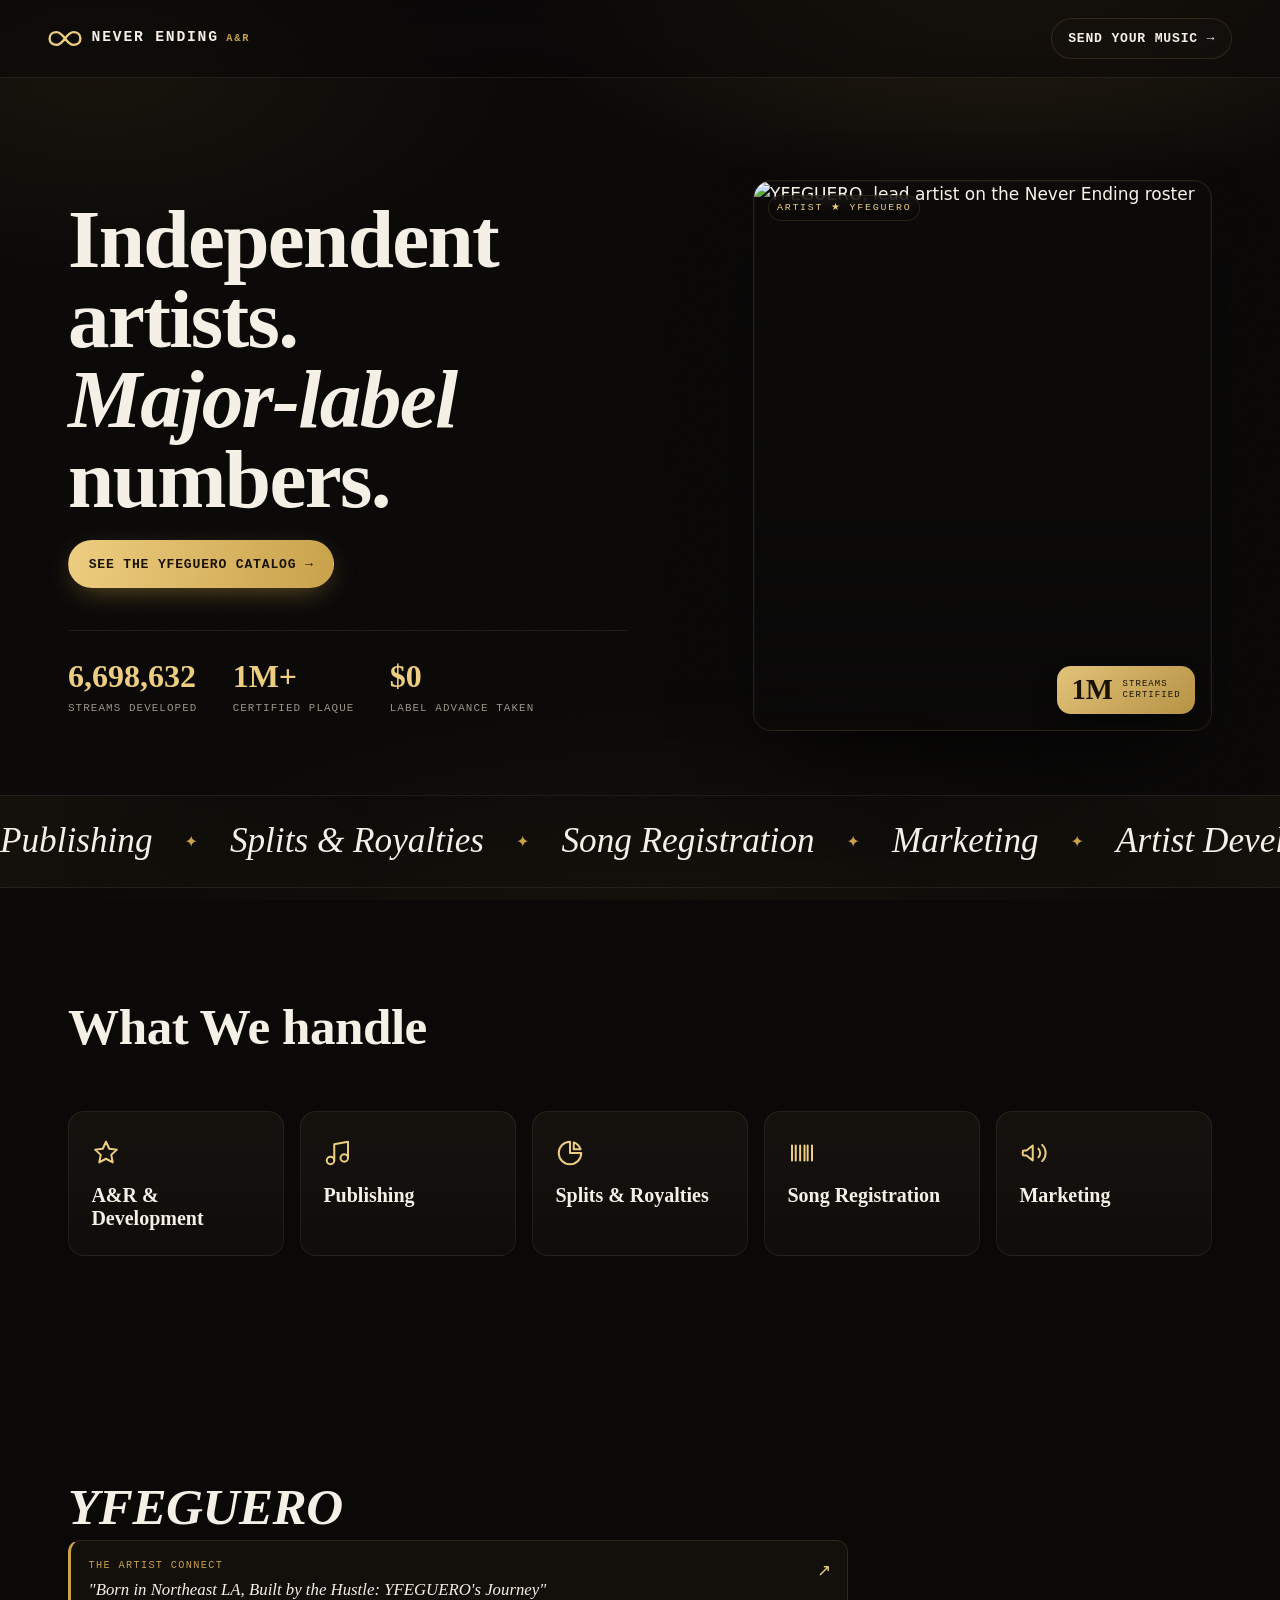
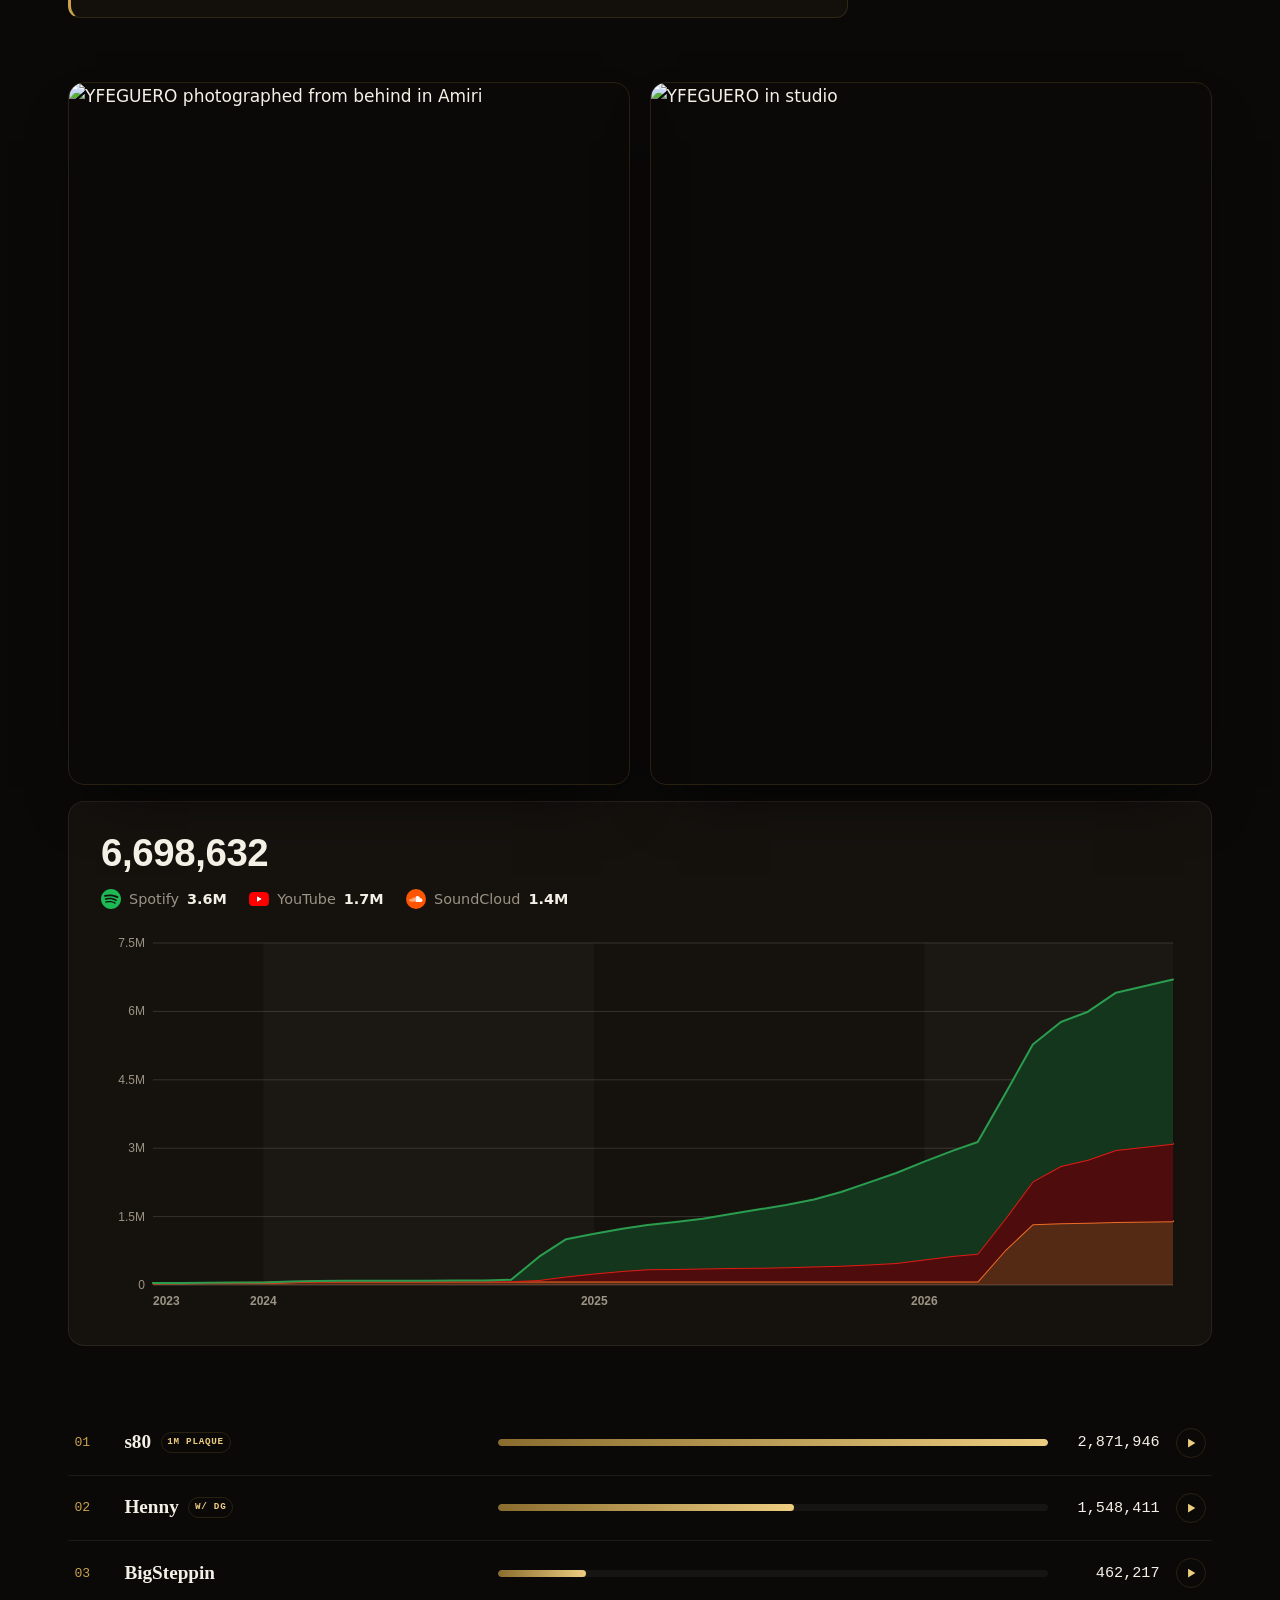
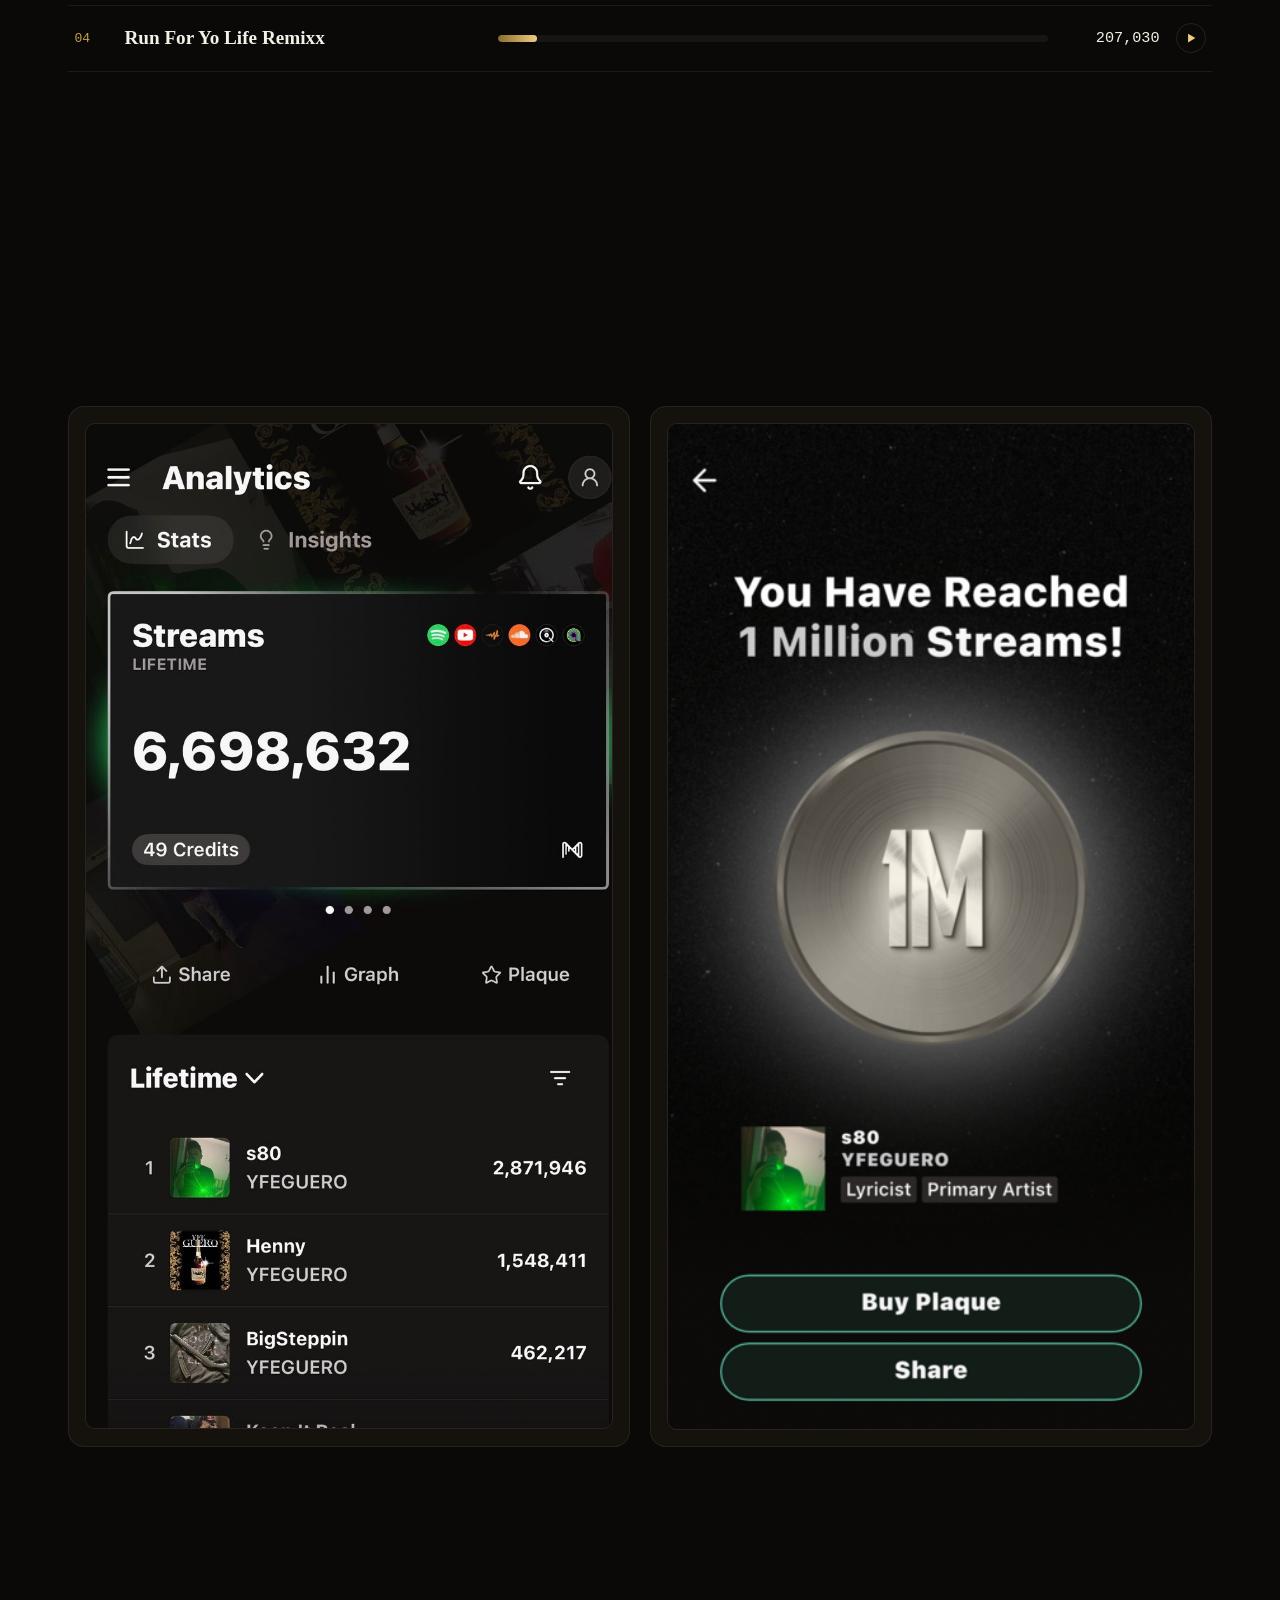
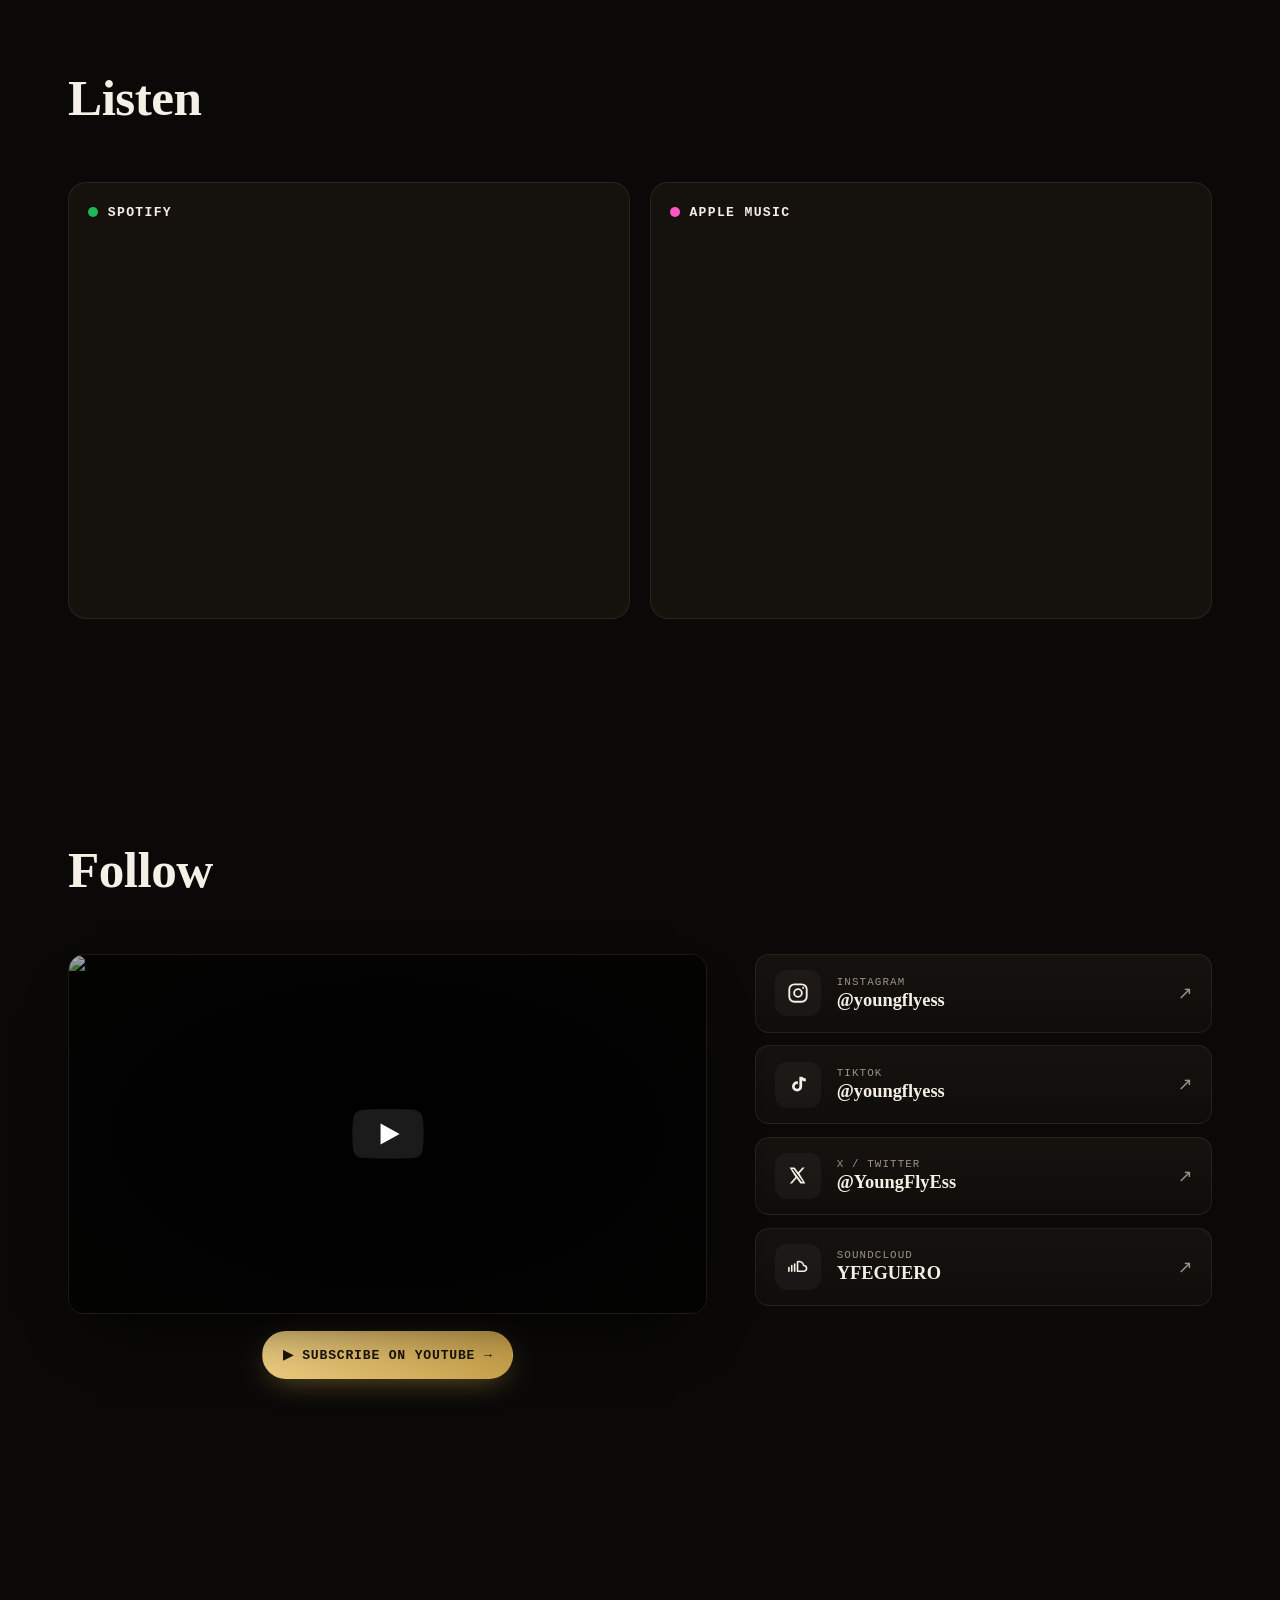
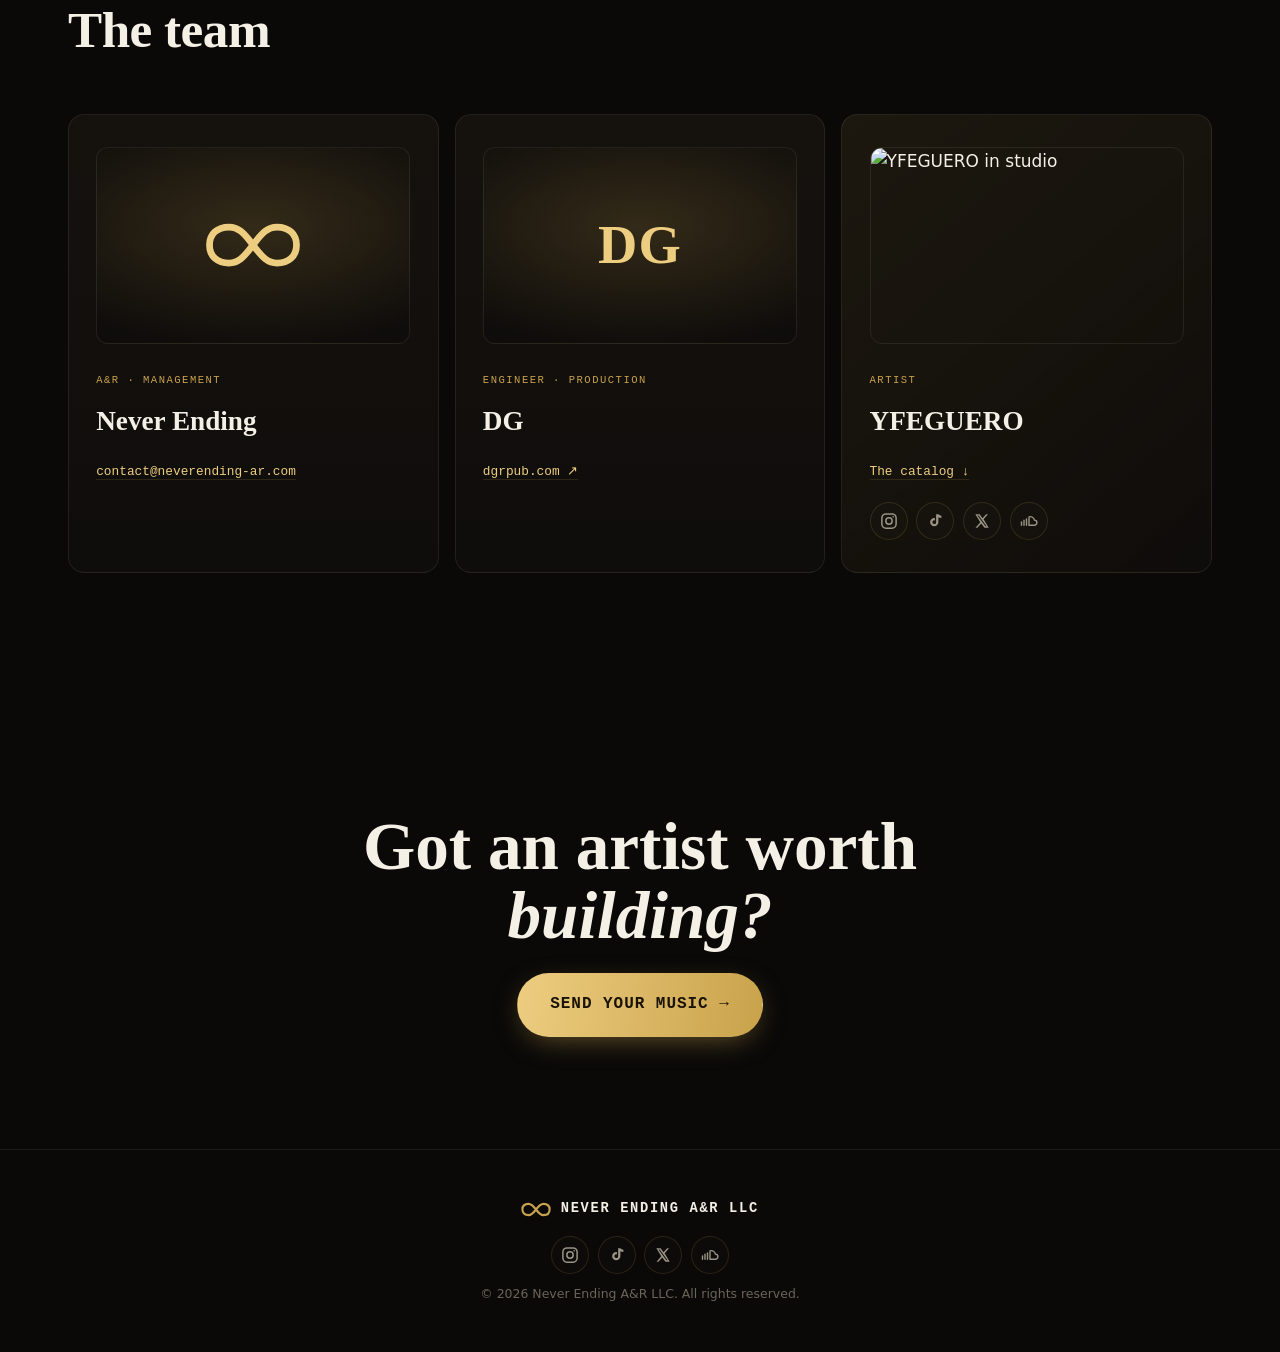
==== commit 00d6a4f5: "bug fix" ====
--- a/index.html
+++ b/index.html
@@ -135,7 +135,7 @@
   <!-- WHAT I DO -->
   <section class="section" id="work">
     <div class="section-head">
-      <h2>What I handle</h2>
+      <h2>What We handle</h2>
     </div>
     <div class="cards">
       <article class="card">
@@ -165,6 +165,11 @@
   <section class="section case" id="case">
     <div class="section-head">
       <h2><span class="serif-italic">YFEGUERO</span></h2>
+      <a class="press-feature" href="https://theartistconnect.org/born-in-northeast-la-built-by-the-hustle-yfegueros-journey/" target="_blank" rel="noopener">
+        <span class="pf-label">The Artist Connect</span>
+        <span class="pf-title">"Born in Northeast LA, Built by the Hustle: YFEGUERO's Journey"</span>
+        <span class="pf-go" aria-hidden="true">↗</span>
+      </a>
     </div>
 
     <div class="case-grid">
@@ -175,11 +180,6 @@
         <img src="assets/img/studio-cup.jpg" alt="YFEGUERO in studio" loading="lazy" />
       </figure>
     </div>
-    <a class="press-feature" href="https://theartistconnect.org/born-in-northeast-la-built-by-the-hustle-yfegueros-journey/" target="_blank" rel="noopener">
-      <span class="pf-label">The Artist Connect</span>
-      <span class="pf-title">"Born in Northeast LA, Built by the Hustle: YFEGUERO's Journey"</span>
-      <span class="pf-go" aria-hidden="true">↗</span>
-    </a>
 
     <!-- STREAM GROWTH CHART -->
     <figure class="chart" aria-labelledby="growthTitle">
@@ -264,7 +264,6 @@
       <div class="player">
         <h3 class="player-h"><span class="dot dot-am"></span>Apple Music</h3>
         <iframe title="YFEGUERO on Apple Music" allow="autoplay *; encrypted-media *;" frameborder="0" height="352" style="width:100%;max-width:100%;overflow:hidden;border-radius:14px;background:transparent" sandbox="allow-forms allow-popups allow-same-origin allow-scripts allow-storage-access-by-user-activation allow-top-navigation-by-user-activation" src="https://embed.music.apple.com/us/artist/yfeguero/1630617361" loading="lazy"></iframe>
-        <a class="player-link" href="https://music.apple.com/us/artist/yfeguero/1630617361" target="_blank" rel="noopener">Open in Apple Music ↗</a>
       </div>
     </div>
   </section>
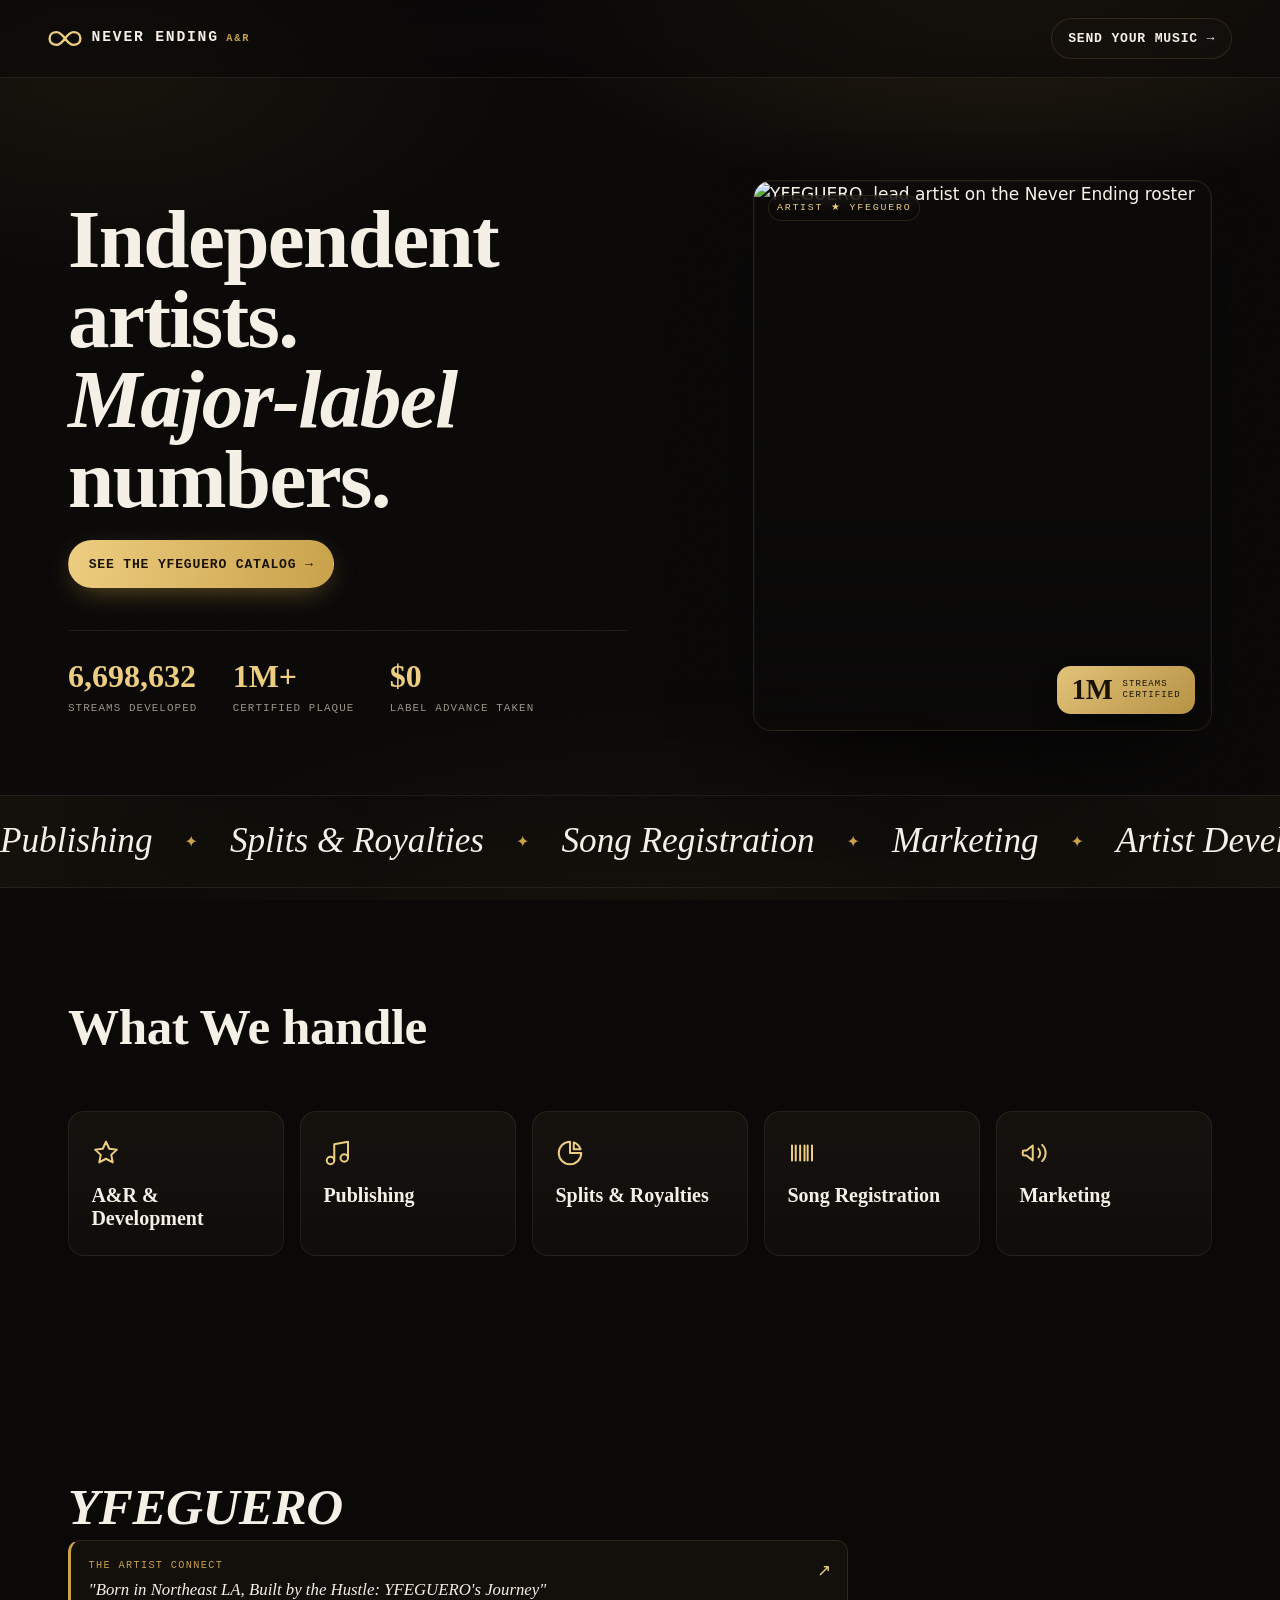
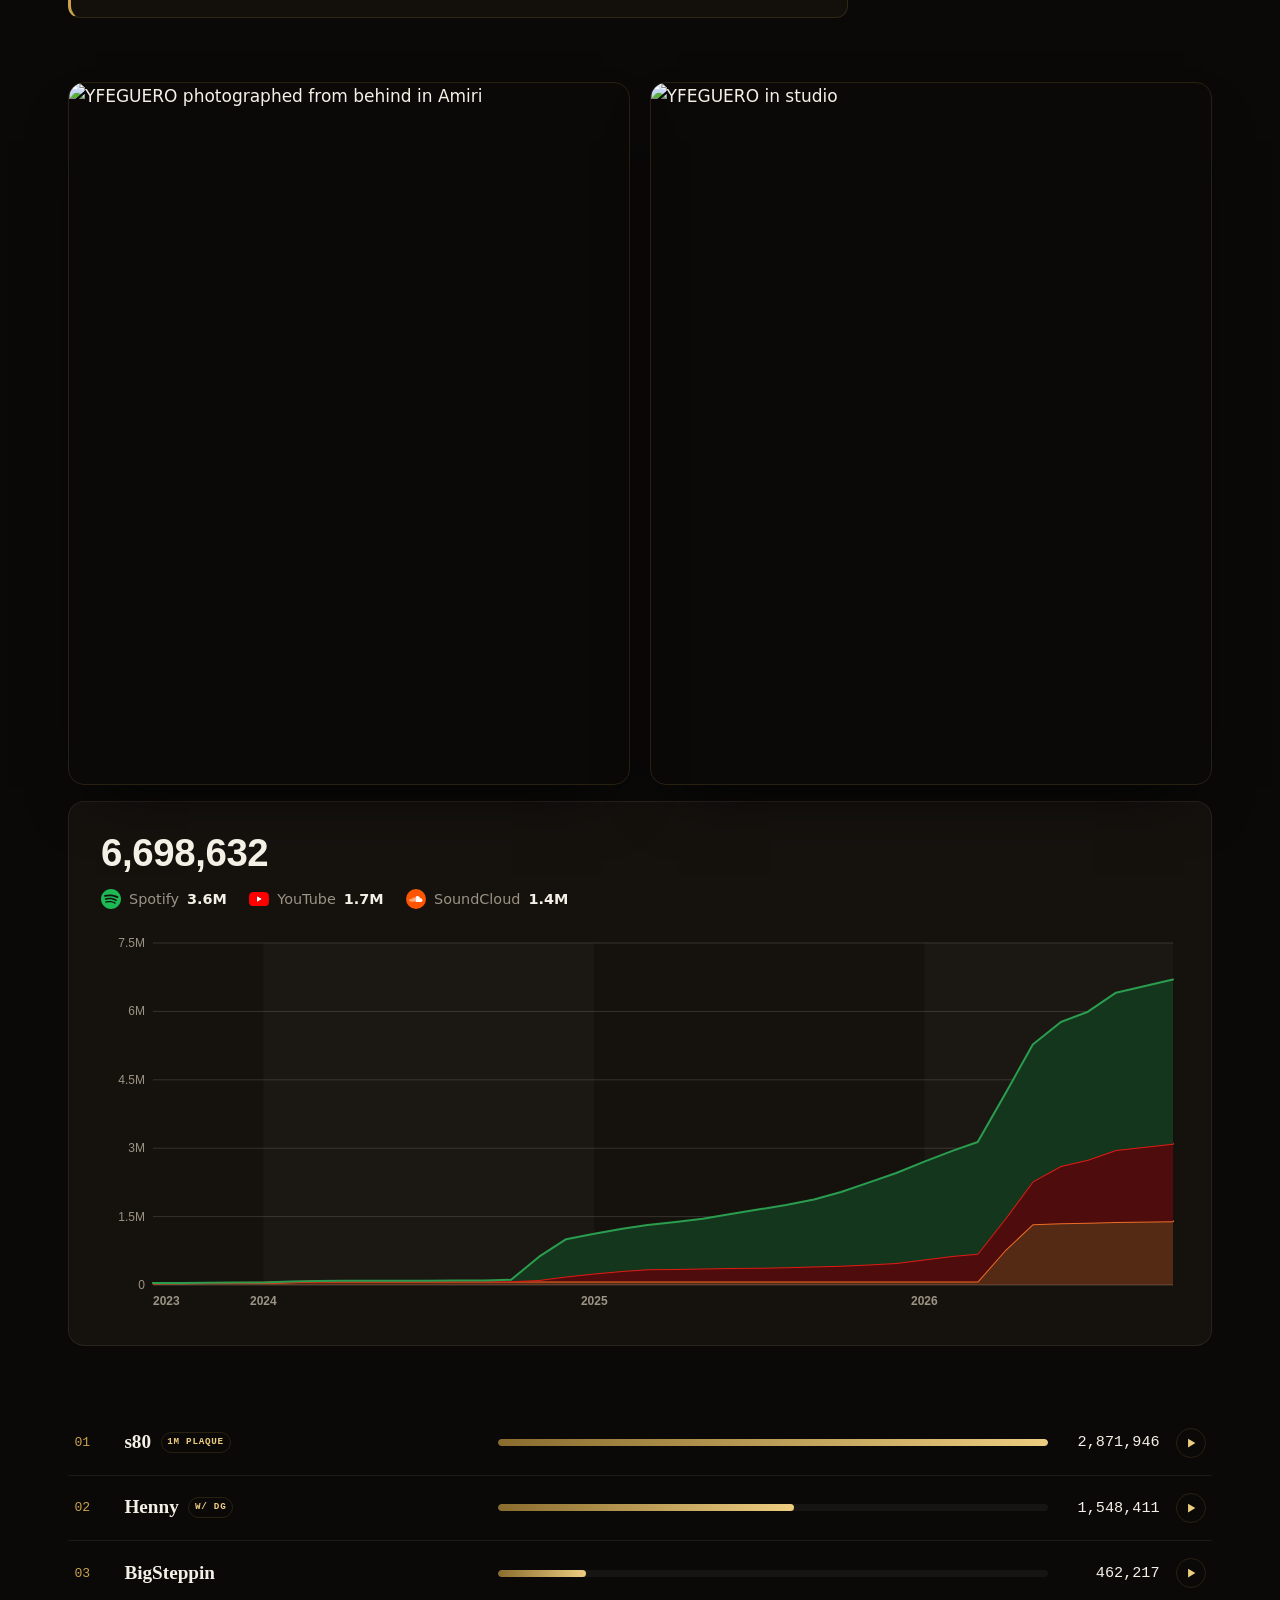
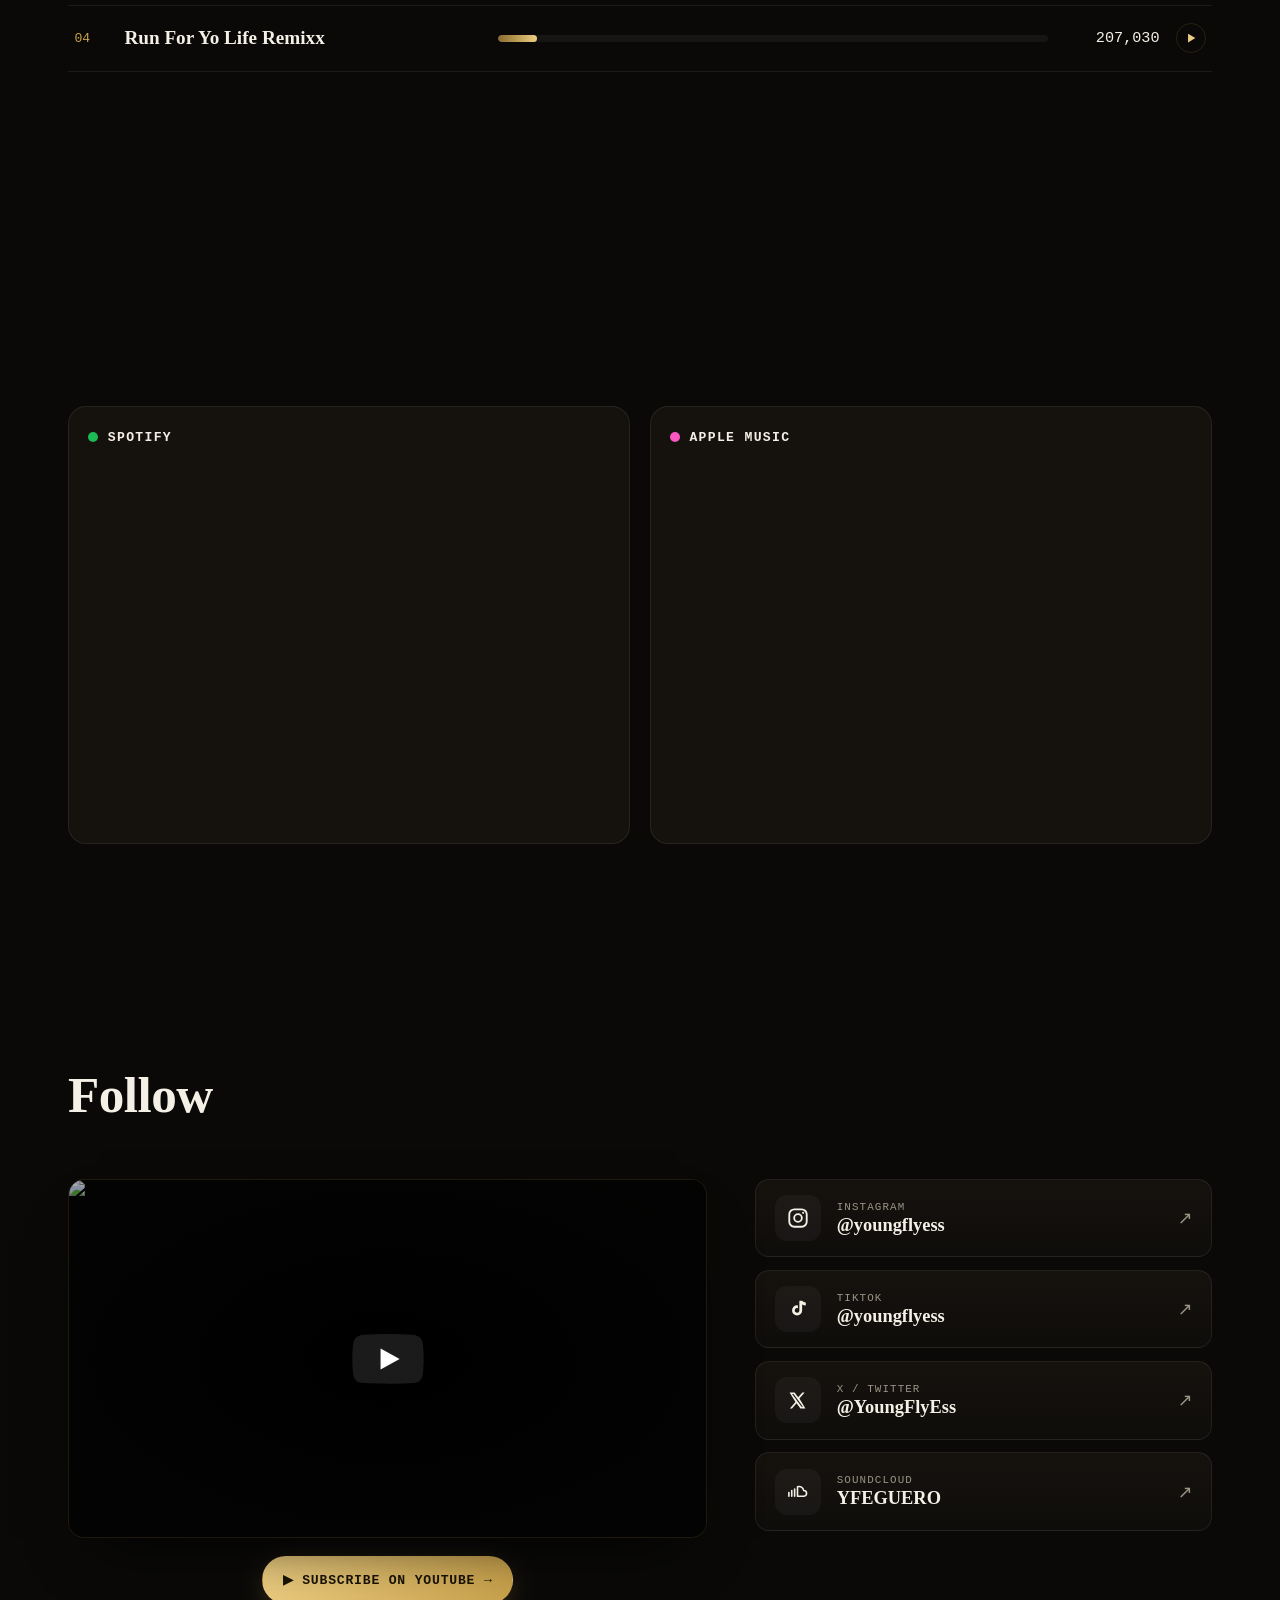
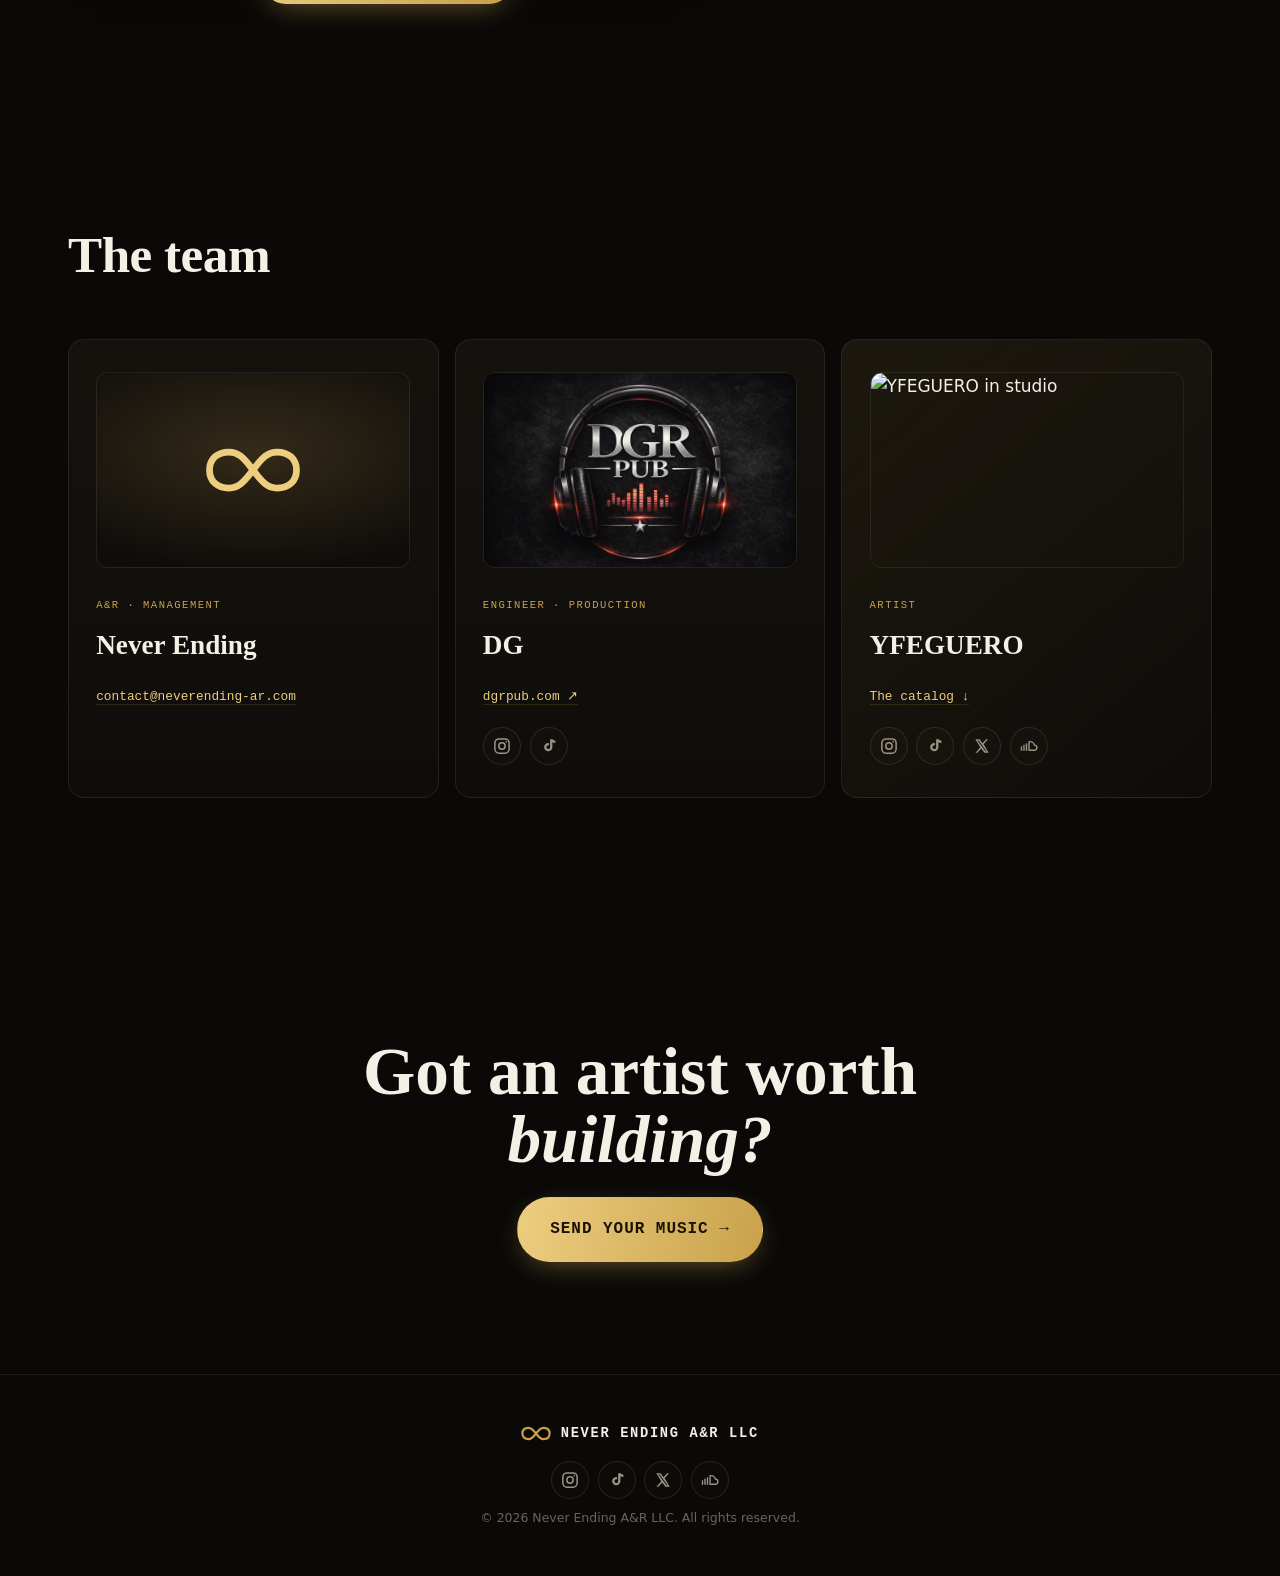
==== commit 94effd84: "bug fix" ====
--- a/index.html
+++ b/index.html
@@ -236,21 +236,6 @@
     </div>
   </section>
 
-  <!-- PROOF / RECEIPTS -->
-  <section class="section proof" id="proof">
-    <div class="section-head">
-      <h2>The receipts</h2>
-    </div>
-    <div class="proof-grid">
-      <figure class="receipt">
-        <img src="assets/img/stats-lifetime.jpg" alt="Distribution analytics showing 6,698,632 lifetime streams across YFEGUERO's catalog" loading="lazy" />
-      </figure>
-      <figure class="receipt">
-        <img src="assets/img/plaque-1m.png" alt="One million streams certification for the track s80 by YFEGUERO" loading="lazy" />
-      </figure>
-    </div>
-  </section>
-
   <!-- LISTEN -->
   <section class="section listen" id="listen">
     <div class="section-head">
@@ -325,10 +310,18 @@
         <a class="m-link" href="mailto:contact@neverending-ar.com">contact@neverending-ar.com</a>
       </article>
       <article class="member">
-        <div class="m-media m-mark" aria-hidden="true"><span class="m-mono">DG</span></div>
+        <div class="m-media"><img src="assets/img/dghitstudiologo.png" alt="DG Hit Studio Logo" loading="lazy" /></div>
         <span class="m-role">Engineer · Production</span>
         <h3>DG</h3>
         <a class="m-link" href="https://www.dgrpub.com/" target="_blank" rel="noopener">dgrpub.com ↗</a>
+        <div class="socials" aria-label="DG on social">
+          <a class="social" href="https://instagram.com/mixedbydg" target="_blank" rel="noopener" aria-label="Instagram — @youngflyess">
+            <svg viewBox="0 0 24 24" width="18" height="18" fill="none" stroke="currentColor" stroke-width="2" aria-hidden="true"><rect x="2.5" y="2.5" width="19" height="19" rx="5.5"/><circle cx="12" cy="12" r="4.2"/><circle cx="17.6" cy="6.4" r="1.1" fill="currentColor" stroke="none"/></svg>
+          </a>
+          <a class="social" href="https://tiktok.com/mixedbydg" target="_blank" rel="noopener" aria-label="TikTok — @youngflyess">
+            <svg viewBox="0 0 24 24" width="18" height="18" fill="currentColor" aria-hidden="true"><path d="M16.5 3a5.6 5.6 0 0 0 4 1.9V8.1a8.8 8.8 0 0 1-4-1.05v6.45a5.5 5.5 0 1 1-5.5-5.5c.3 0 .6.02.9.07v3.12a2.5 2.5 0 1 0 1.6 2.33V3h3Z"/></svg>
+          </a>
+        </div>
       </article>
       <article class="member member-artist">
         <div class="m-media"><img src="assets/img/studio-roll.jpg" alt="YFEGUERO in studio" loading="lazy" /></div>
